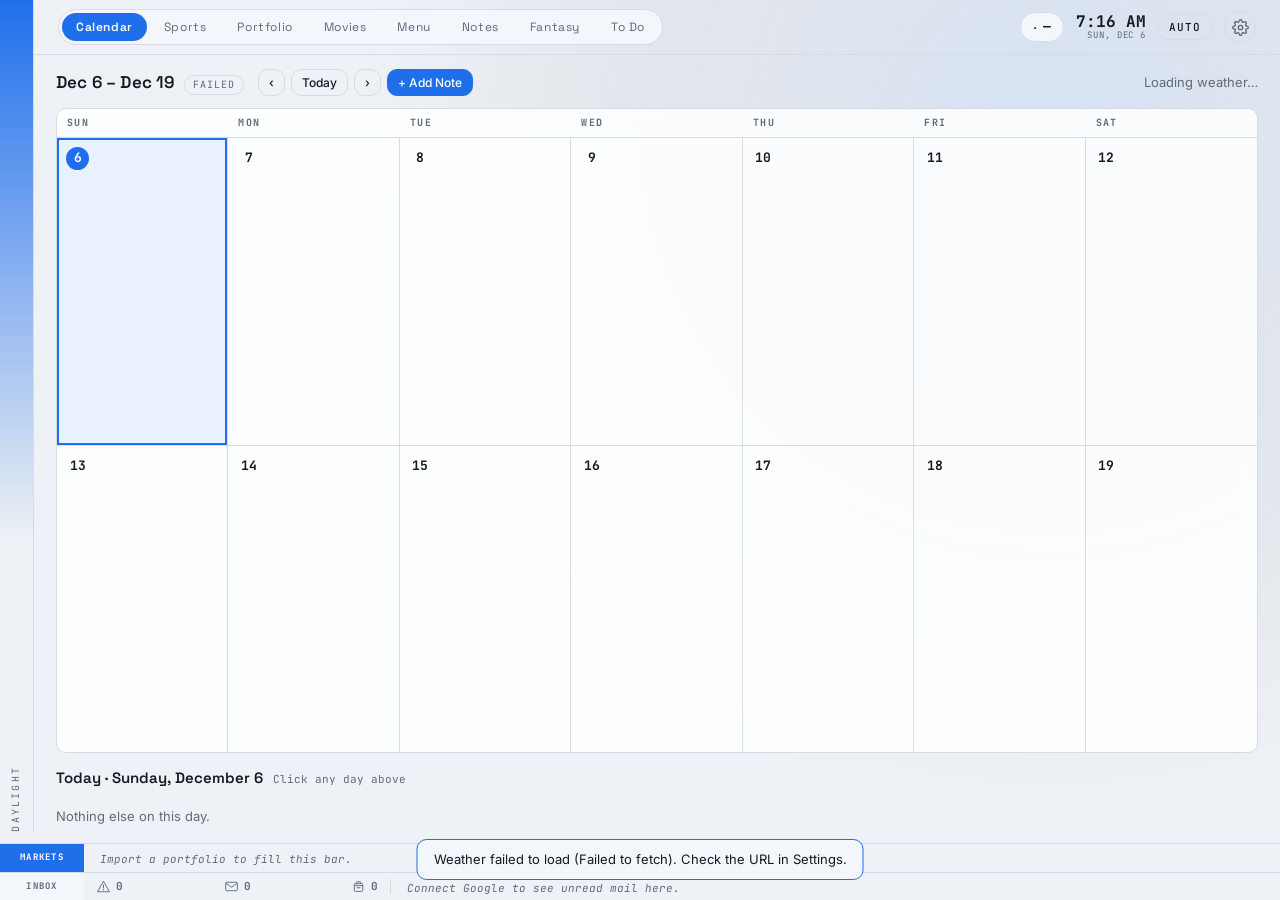
==== index.html @ 5dda3735 "Update index.html" ====
<!DOCTYPE html>
<html lang="en">
<head>
<meta charset="utf-8">
<meta name="viewport" content="width=device-width, initial-scale=1">
<title>Control Deck</title>
<link rel="preconnect" href="https://fonts.googleapis.com">
<link rel="preconnect" href="https://fonts.gstatic.com" crossorigin>
<link href="https://fonts.googleapis.com/css2?family=Space+Grotesk:wght@400;500;700&family=Inter:wght@400;500;600&family=JetBrains+Mono:wght@400;700&display=swap" rel="stylesheet">
<link rel="stylesheet" href="css/style.css?v=47">
</head>
<body>

<!-- signature: ambient weather canvas sits behind everything -->
<canvas id="sky"></canvas>

<!-- One ball per followed team playing today, in its own colour. -->
<div id="gameBalls" hidden aria-label="Teams playing today"></div>

<!-- signature: status rail, colour + pulse encode the active theme trigger -->
<aside id="rail" title="Active theme source">
  <span id="railLabel">BOOTING</span>
</aside>

<header id="deck-head">
  <nav id="tabs" role="tablist" aria-label="Views">
    <button class="tab-btn is-on" data-tab="calendar"  role="tab" aria-selected="true">Calendar</button>
    <button class="tab-btn"       data-tab="sports"    role="tab" aria-selected="false">Sports</button>
    <button class="tab-btn"       data-tab="portfolio" role="tab" aria-selected="false">Portfolio</button>
    <button class="tab-btn"       data-tab="movies"    role="tab" aria-selected="false">Movies</button>
    <button class="tab-btn"       data-tab="menu"      role="tab" aria-selected="false">Menu</button>
    <button class="tab-btn"       data-tab="notes"     role="tab" aria-selected="false">Notes</button>
    <button class="tab-btn"       data-tab="fantasy"   role="tab" aria-selected="false">Fantasy</button>
    <button class="tab-btn"       data-tab="todo"      role="tab" aria-selected="false">To Do</button>
  </nav>

  <!-- Live or imminent game for a followed team; empty and hidden otherwise. -->
  <div id="gameStrip" hidden></div>

  <div class="head-right">
    <button id="headSub" class="wx-pill" title="Open the forecast">
      <span id="wxIcon">·</span><span id="wxTemp">—</span>
    </button>
    <div class="clock">
      <span id="clockTime">--:--</span>
      <span id="clockDate">—</span>
    </div>
    <button id="kioskToggle" class="ghost-btn sm" title="Start rotation">AUTO</button>
    <button id="btnSettings" class="icon-btn" aria-label="Open settings" title="Settings">
      <svg viewBox="0 0 24 24" width="17" height="17" fill="none" stroke="currentColor"
           stroke-width="1.9" stroke-linecap="round" stroke-linejoin="round" aria-hidden="true">
        <circle cx="12" cy="12" r="3.1"></circle>
        <path d="M19.4 15a1.65 1.65 0 0 0 .33 1.82l.06.06a2 2 0 1 1-2.83 2.83l-.06-.06a1.65 1.65 0 0 0-1.82-.33 1.65 1.65 0 0 0-1 1.51V21a2 2 0 1 1-4 0v-.09A1.65 1.65 0 0 0 9 19.4a1.65 1.65 0 0 0-1.82.33l-.06.06a2 2 0 1 1-2.83-2.83l.06-.06a1.65 1.65 0 0 0 .33-1.82 1.65 1.65 0 0 0-1.51-1H3a2 2 0 1 1 0-4h.09A1.65 1.65 0 0 0 4.6 9a1.65 1.65 0 0 0-.33-1.82l-.06-.06a2 2 0 1 1 2.83-2.83l.06.06a1.65 1.65 0 0 0 1.82.33H9a1.65 1.65 0 0 0 1-1.51V3a2 2 0 1 1 4 0v.09a1.65 1.65 0 0 0 1 1.51 1.65 1.65 0 0 0 1.82-.33l.06-.06a2 2 0 1 1 2.83 2.83l-.06.06a1.65 1.65 0 0 0-.33 1.82V9a1.65 1.65 0 0 0 1.51 1H21a2 2 0 1 1 0 4h-.09a1.65 1.65 0 0 0-1.51 1z"></path>
      </svg>
    </button>
  </div>
</header>

<main id="deck">

  <!-- ===================== Calendar ===================== -->
  <section class="view is-on" id="view-calendar" role="tabpanel">
    <div class="view-head slim">
      <div class="view-title">
        <h2 id="calRange">—</h2>
        <span class="chip" id="wxUpdated" title="Weather last updated">—</span>
      </div>
      <div class="view-tools">
        <button id="calPrev"  class="ghost-btn sm" aria-label="Previous two weeks">‹</button>
        <button id="calToday" class="ghost-btn sm">Today</button>
        <button id="calNext"  class="ghost-btn sm" aria-label="Next two weeks">›</button>
        <button id="btnAddNote" class="ghost-btn sm primary">+ Add Note</button>
      </div>
      <!-- The weather headline for the day. The tile that used to sit under
           the grid is gone; detail lives in the popup and the kiosk AD. -->
      <section id="wxNow" class="wx-now-card"><p class="empty">Loading weather…</p></section>
    </div>

    <div class="cal-wrap">
      <div class="cal-dow" id="calDow"></div>
      <div class="cal-grid" id="calGrid"></div>
    </div>

    <!-- Focus strip and weather share the row under the grid: stacking them
         is what pushed the calendar past a 1080-tall screen. -->
    <div class="cal-lower">

    <!-- everything for the selected day lives below the grid -->
    <section id="dayFocus" class="focus">
      <div class="focus-head">
        <h3 id="focusTitle">Today</h3>
        <span class="focus-hint">Click any day above</span>
      </div>
      <div id="focusFantasy" hidden></div>
      <!-- Game preview and poster row sit side by side: stacked, the three
           blocks in this panel could not fit its height without scrolling. -->
      <div class="focus-split">
        <div id="focusGames"></div>
        <div id="focusMovies"></div>
      </div>
      <p id="focusEmpty" class="empty" hidden>Nothing else on this day.</p>
    </section>

    </div><!-- /.cal-lower -->
  </section>

  <!-- ===================== Sports ===================== -->
  <section class="view" id="view-sports" role="tabpanel" hidden>
    <div class="view-head slim">
      <nav id="teamTabs" class="subtabs" aria-label="Followed teams"></nav>
      <div class="view-tools">
        <button id="btnAddTeam2" class="ghost-btn sm">Add team</button>
      </div>
    </div>
    <div id="sportsBody"><p class="empty">Loading…</p></div>
  </section>

  <!-- ===================== Portfolio ===================== -->
  <section class="view" id="view-portfolio" role="tabpanel" hidden>
    <div class="view-head slim">
      <div class="view-title">
        <h2>How's it going</h2>
        <span class="chip" id="pfUpdated" title="Quotes last refreshed">—</span>
      </div>
      <div class="view-tools">
        <nav id="pfAccounts" class="subtabs sm"></nav>
        <button id="btnPfRefresh" class="ghost-btn sm">Refresh</button>
        <label class="ghost-btn sm file-btn">Import CSV<input id="csvInput" type="file" accept=".csv,.txt" hidden></label>
      </div>
    </div>
    <div id="pfBody" class="pf-body"><p class="empty">Import your positions CSV to get started.</p></div>
  </section>

  <!-- ===================== Movies ===================== -->
  <section class="view" id="view-movies" role="tabpanel" hidden>
    <div class="view-head slim">
      <div class="view-title">
        <h2>Movies</h2>
        <span class="chip" id="mvCount">—</span>
      </div>
      <div class="view-tools">
        <button id="btnLbRefresh" class="ghost-btn sm">Refresh Letterboxd</button>
        <label class="ghost-btn sm file-btn">Import watchlist CSV<input id="lbInput" type="file" accept=".csv,.txt" hidden></label>
      </div>
    </div>
    <div id="moviesBody" class="mv-body"><p class="empty">Loading…</p></div>
  </section>

  <!-- ===================== Menu ===================== -->
  <!-- Four screens behind one tab: the fortnight, the kitchen, the
       backlog, and the shopping. See js/menuview.js. -->
  <section class="view" id="view-menu" role="tabpanel" hidden>
    <div class="view-head slim">
      <div class="view-title">
        <h2>Menu</h2>
        <span class="chip" id="menuCount">loading&hellip;</span>
      </div>
      <div class="view-tools" id="menuModes"></div>
    </div>
    <div id="menuBody" class="mv-body"><p class="empty">Loading the recipe backlog&hellip;</p></div>
  </section>

  <!-- ===================== Notes ===================== -->
  <section class="view" id="view-notes" role="tabpanel" hidden>
    <div class="view-head slim">
      <div class="view-title">
        <h2>Every note</h2>
        <span class="chip" id="notesCount">0</span>
      </div>
      <div class="view-tools">
        <button id="notesFilter" class="ghost-btn sm" data-mode="all">Showing: all</button>
        <button id="btnAddNote2" class="ghost-btn sm">New note</button>
      </div>
    </div>
    <div id="notesArchive" class="archive"></div>
  </section>

  <!-- ===================== Fantasy ===================== -->
  <section class="view" id="view-fantasy" role="tabpanel" hidden>
    <div class="view-head slim">
      <div class="view-title">
        <h2>Fantasy</h2>
        <span class="chip" id="ffWeek">—</span>
      </div>
      <div class="view-tools" id="ffModes">
        <button class="ghost-btn sm" data-ffmode="draft">Draft</button>
        <button class="ghost-btn sm" data-ffmode="roster">Roster</button>
        <button class="ghost-btn sm" data-ffmode="waivers">Waivers</button>
        <button class="ghost-btn sm" data-ffmode="league">League</button>
        <button class="ghost-btn sm" id="ffRefresh" title="Re-pull ADP, injuries and rosters">&#8635;</button>
      </div>
    </div>
    <div id="ffBody" class="pf-body">
      <div id="ffDraft"   class="ff-mode" hidden></div>
      <div id="ffRoster"  class="ff-mode" hidden></div>
      <div id="ffWaivers" class="ff-mode" hidden></div>
      <div id="ffLeague"  class="ff-mode" hidden></div>
    </div>
  </section>

  <!-- ===================== To Do ===================== -->
  <section class="view" id="view-todo" role="tabpanel" hidden>
    <div class="view-head slim">
      <div class="view-title">
        <h2>Improvement ideas</h2>
        <span class="chip" id="todoCount">—</span>
      </div>
      <div class="view-tools">
        <input id="todoInput" type="text" class="td-input" placeholder="Something to improve…" autocomplete="off">
        <button id="todoAdd" class="ghost-btn sm primary">Add</button>
        <button id="todoFilter" class="ghost-btn sm" data-mode="open">Showing: open</button>
      </div>
    </div>
    <div id="todoBody" class="td-body"></div>
  </section>

</main>

<!-- ===================== Bottom tickers ===================== -->
<div id="tickers">
  <div class="ticker" id="tickerMarket" aria-label="Market ticker">
    <span class="ticker-tag">MARKETS</span>
    <!-- Fixed head: today's move, best and worst. The crawl takes the rest. -->
    <div class="ticker-head" id="headMarket" hidden></div>
    <div class="ticker-view"><div class="ticker-track" id="trackMarket"></div></div>
  </div>
  <div class="ticker" id="tickerMail" aria-label="Inbox ticker">
    <span class="ticker-tag alt">INBOX</span>
    <!-- Three lamps: important, normal, spam — lit only when unread. -->
    <div class="ticker-head" id="headMail"></div>
    <div class="ticker-view"><div class="ticker-track" id="trackMail"></div></div>
  </div>
</div>

<!-- ===== Kiosk rotation ===== -->
<div id="adOverlay" class="ad" aria-hidden="true"></div>


<!-- ===== Settings drawer ===== -->
<div id="scrim" hidden></div>
<div id="drawer" hidden aria-label="Settings">
  <div class="drawer-head">
    <h2>Settings</h2>
    <button id="btnCloseDrawer" class="ghost-btn sm">Close</button>
  </div>
  <div class="drawer-body">

    <p class="note-line">Keys are saved in this browser only. Nothing is committed to your repository and nothing is sent anywhere except the service it belongs to.</p>

    <fieldset>
      <legend>API keys</legend>
      <label>Finnhub <span class="hint">daily quotes</span><input id="k_finnhub" type="password" autocomplete="off"></label>
      <label>Twelve Data <span class="hint">price history</span><input id="k_twelve" type="password" autocomplete="off"></label>
      <label>TMDB <span class="hint">movies</span><input id="k_tmdb" type="password" autocomplete="off"></label>
      <label>OMDb <span class="hint">Rotten Tomatoes scores</span><input id="k_omdb" type="password" autocomplete="off"></label>
      <label>Google OAuth Client ID<input id="k_gclient" type="text" autocomplete="off"></label>
      <p class="note-line">A free Twelve Data key powers the weekly, monthly, 6-month and 1-year returns — Finnhub's free tier only gives today's move. Grab one at <a href="https://twelvedata.com/pricing" target="_blank" rel="noopener">twelvedata.com</a>. Sports data needs no key.</p>
      <button id="btnGoogle" class="ghost-btn sm">Connect Google</button>
    </fieldset>

    <fieldset>
      <legend>Weather</legend>
      <label>Open-Meteo request URL<input id="k_wxUrl" type="text" autocomplete="off" placeholder="https://api.open-meteo.com/v1/forecast?..."></label>
      <p class="note-line">Open-Meteo needs no API key — the free endpoint is unauthenticated. Change the location by editing <code>latitude</code> and <code>longitude</code>, or build a new URL at <a href="https://open-meteo.com/en/docs" target="_blank" rel="noopener">open-meteo.com/en/docs</a>. Refreshes at 6am, noon, 3pm, 6pm and 10pm.</p>
    </fieldset>

    <fieldset>
      <legend>Movies</legend>
      <label>Letterboxd username<input id="k_lbUser" type="text" autocomplete="off" placeholder="ijustwannabox"></label>
      <label>Scrape proxy URL<input id="k_lbProxy" type="text" autocomplete="off" placeholder="https://your-worker.workers.dev"></label>
      <p class="note-line">Rotten Tomatoes has no public API. The movie AD reads its score from <a href="https://www.omdbapi.com/apikey.aspx" target="_blank" rel="noopener">OMDb</a> instead — a free key, 1,000 lookups a day, cached per film forever. Without it the AD shows one fewer rating rather than an error. Letterboxd's own average comes through the scrape proxy below.</p>
      <p class="note-line">Letterboxd publishes no watchlist API and GitHub Pages cannot read letterboxd.com directly — the browser blocks it. Point this at the same Cloudflare Worker as Fantasy (redeploy it after this update; it now forwards <code>/letterboxd/*</code>) and the watchlist and recent-diary feed are both read server-side. With no proxy set, use <b>Import watchlist CSV</b> on the Movies tab instead: Letterboxd → Settings → Data → Export.</p>
    </fieldset>

    <fieldset>
      <legend>Menu</legend>
      <label>How many people eat here<input id="k_mvPeople" type="number" min="1" max="12" placeholder="2"></label>
      <label>Default servings per meal<input id="k_mvServings" type="number" min="1" max="24" placeholder="2"></label>
      <label>Scrape proxy URL<input id="k_mvProxy" type="text" autocomplete="off" placeholder="https://your-worker.workers.dev"></label>
      <p class="note-line">The backlog in <code>data/recipes.json</code> is baked by <code>node tools/build-recipes.js</code> and needs nothing at run time. The proxy is only for <b>+ Add by link</b>: a browser on GitHub Pages cannot read another site&rsquo;s page directly. Point it at the same Cloudflare Worker as Fantasy and Letterboxd &mdash; redeploy it after this update, it now forwards <code>/recipe?url=&hellip;</code>. Leave it blank and only sites that publish CORS headers will import.</p>
    </fieldset>

    <fieldset>
      <legend>Followed teams</legend>
      <div id="teamsBody" class="settings-list"><p class="empty">No teams followed yet.</p></div>
      <button id="btnAddTeam" class="ghost-btn sm">Add team</button>
    </fieldset>

    <fieldset>
      <legend>Fantasy football</legend>
      <label>League ID<input id="k_ffLeague" inputmode="numeric"></label>
      <label>Season<input id="k_ffSeason" inputmode="numeric" placeholder="2026"></label>
      <label>Your team ID<input id="k_ffTeam" inputmode="numeric"></label>
      <label>Proxy URL<input id="k_ffProxy" type="text" placeholder="https://your-worker.workers.dev"></label>
      <p class="note-line">Only private leagues need the proxy — see README, step 6.</p>
    </fieldset>

    <fieldset>
      <legend>Theme</legend>
      <label>Mode
        <select id="k_themeMode">
          <option value="auto">Automatic</option>
          <option value="manual">Pick one</option>
        </select>
      </label>
      <label>Theme<select id="k_themePick"></select></label>
      <label>Game day test<select id="k_gameday"></select></label>
      <p class="note-line">Paints the deck in a followed team's colours as though they were playing today, whatever the schedule says. Set it back to <b>Off</b> to go back to the real one.</p>
    </fieldset>

    <fieldset>
      <legend>Weather effects</legend>
      <label class="fx-row"><input id="fx_on" type="checkbox"> Weather effects on screen</label>
      <p class="note-line">Snow settles on the panels, rain leaves a puddle across the bottom, sun throws a lens flare, wind leans everything on screen and a storm flashes. Each one follows the actual forecast. Tick any below and <b>only those</b> run, so a storm can be tested without the afternoon sun still blazing through it — untick them all to go back to the real weather.</p>
      <div class="fx-grid">
        <label class="fx-row"><input id="fx_snow" type="checkbox"> Snow</label>
        <label class="fx-row"><input id="fx_rain" type="checkbox"> Rain</label>
        <label class="fx-row"><input id="fx_sun" type="checkbox"> Sun</label>
        <label class="fx-row"><input id="fx_wind" type="checkbox"> Wind</label>
        <label class="fx-row"><input id="fx_lightning" type="checkbox"> Lightning</label>
      </div>
    </fieldset>

    <fieldset>
      <legend>Kiosk rotation</legend>
      <p class="note-line">What AUTO cycles through. Switching one off drops both its tab and its full-screen AD; Weather is an AD only, To Do is a tab only.</p>
      <div class="fx-grid" id="kioskShow"></div>
    </fieldset>

    <fieldset>
      <legend>Kiosk previews</legend>
      <div class="preview-grid" id="previewTeams"></div>
      <div class="preview-grid">
        <button class="ghost-btn sm" data-preview="calendar">Calendar</button>
        <button class="ghost-btn sm" data-preview="weather">Weather</button>
        <button class="ghost-btn sm" data-preview="sports">Sports</button>
        <button class="ghost-btn sm" data-preview="portfolio">Portfolio</button>
        <button class="ghost-btn sm" data-preview="movies">Movies</button>
        <button class="ghost-btn sm" data-preview="notes">Notes</button>
        <button class="ghost-btn sm" data-preview="fantasy">Fantasy</button>
      </div>
      <label>Movie AD film<select id="k_previewFilm"></select></label>
      <p class="note-line">Pick a film and the Movies preview is about that one — the way to see a gold
        screen or a poop sticker without waiting for the right film to come round. Leave it on
        <b>Random</b> and the AD chooses for itself.</p>
      <p class="note-line">Opens one full-screen AD and holds it there — no rotation, no timer — so it can be styled without waiting for its slot. Close with the ✕ or Escape. Works whether AUTO is on or off; from the console it is <code>Kiosk.previewAd('sports')</code>.</p>
    </fieldset>

    <fieldset>
      <legend>Data</legend>
      <button id="btnExport" class="ghost-btn sm">Export all data</button>
      <button id="btnWipe" class="ghost-btn sm danger">Erase all data</button>
    </fieldset>

  </div>
</div>

<!-- day detail -->
<div id="dayModal" class="modal" hidden>
  <div class="modal-card wide">
    <button class="modal-x" data-close="dayModal" aria-label="Close">×</button>
    <div id="dayModalBody"></div>
    <div class="modal-actions"><button id="dayClose" class="ghost-btn sm">Close</button></div>
  </div>
</div>

<!-- standings -->
<div id="standModal" class="modal" hidden>
  <div class="modal-card xwide">
    <button class="modal-x" data-close="standModal" aria-label="Close">×</button>
    <div id="standModalBody"></div>
    <div class="modal-actions"><button id="standClose" class="ghost-btn sm">Close</button></div>
  </div>
</div>

<!-- player game log -->
<div id="playerModal" class="modal" hidden>
  <div class="modal-card xwide">
    <button class="modal-x" data-close="playerModal" aria-label="Close">×</button>
    <div id="playerModalBody"></div>
    <div class="modal-actions"><button id="playerClose" class="ghost-btn sm">Close</button></div>
  </div>
</div>

<!-- fantasy player card: scoring history, position room, injury news -->
<!-- the whole draft: every pick, every seat, all of it editable -->
<div id="ffBoardModal" class="modal" hidden>
  <div class="modal-card xwide ffb-card">
    <button class="modal-x" data-close="ffBoardModal" aria-label="Close">&times;</button>
    <div id="ffBoardBody"></div>
    <div class="modal-actions"><button class="ghost-btn sm" data-close="ffBoardModal">Close</button></div>
  </div>
</div>

<div id="ffPlayerModal" class="modal" hidden>
  <div class="modal-card xwide">
    <button class="modal-x" data-close="ffPlayerModal" aria-label="Close">×</button>
    <div id="ffPlayerBody"></div>
    <div class="modal-actions"><button class="ghost-btn sm" data-close="ffPlayerModal">Close</button></div>
  </div>
</div>

<!-- single game stats -->
<div id="gameModal" class="modal" hidden>
  <div class="modal-card xwide">
    <button class="modal-x" data-close="gameModal" aria-label="Close">×</button>
    <div id="gameModalBody"></div>
    <div class="modal-actions"><button id="gameClose" class="ghost-btn sm">Close</button></div>
  </div>
</div>

<!-- weather detail -->
<div id="wxModal" class="modal" hidden>
  <div class="modal-card xwide">
    <button class="modal-x" data-close="wxModal" aria-label="Close">×</button>
    <div id="wxModalBody"></div>
    <div class="modal-actions"><button id="wxClose" class="ghost-btn sm">Close</button></div>
  </div>
</div>

<!-- movie detail -->
<div id="movieModal" class="modal" hidden>
  <div class="modal-card wide">
    <button class="modal-x" data-close="movieModal" aria-label="Close">×</button>
    <div id="movieModalBody"></div>
    <div class="modal-actions"><button id="mvClose" class="ghost-btn sm">Close</button></div>
  </div>
</div>

<!-- one recipe, its ingredients against the kitchen, and its method -->
<div id="recipeModal" class="modal" hidden>
  <div class="modal-card xwide">
    <button class="modal-x" data-close="recipeModal" aria-label="Close">&times;</button>
    <div id="recipeModalBody"></div>
    <div class="modal-actions"><button class="ghost-btn sm" data-close="recipeModal">Close</button></div>
  </div>
</div>

<!-- team picker -->
<div id="teamModal" class="modal" hidden>
  <div class="modal-card">
    <h2>Follow a team</h2>
    <label>League<select id="tmLeague">
      <option value="nfl">NFL</option><option value="nba">NBA</option>
      <option value="mlb">MLB</option><option value="nhl">NHL</option>
      <option value="college-football">NCAA Football</option>
      <option value="mens-college-basketball">NCAA Basketball</option>
    </select></label>
    <label>Team<select id="tmTeam"><option>Choose a league first</option></select></label>
    <div class="modal-actions">
      <button id="tmCancel" class="ghost-btn sm">Cancel</button>
      <button id="tmSave" class="ghost-btn sm primary">Follow</button>
    </div>
  </div>
</div>

<script src="js/store.js?v=47"></script>
<script src="js/themes.js?v=47"></script>
<script src="js/sky.js?v=47"></script>
<script src="js/weather.js?v=47"></script>
<script src="js/google.js?v=47"></script>
<script src="js/stocks.js?v=47"></script>
<script src="js/ffdata.js?v=47"></script>
<script src="js/ffplayer.js?v=47"></script>
<script src="js/ffdraft.js?v=47"></script>
<script src="js/ffboard.js?v=47"></script>
<script src="js/ffseason.js?v=47"></script>
<script src="js/ffseasonview.js?v=47"></script>
<script src="js/fantasy.js?v=47"></script>
<script src="js/sports.js?v=47"></script>
<script src="js/teams.js?v=47"></script>
<script src="js/movies.js?v=47"></script>
<script src="js/letterboxd.js?v=47"></script>
<script src="js/moviesview.js?v=47"></script>
<script src="js/food.js?v=47"></script>
<script src="js/recipes.js?v=47"></script>
<script src="js/pantry.js?v=47"></script>
<script src="js/menu.js?v=47"></script>
<script src="js/menuview.js?v=47"></script>
<script src="js/notes.js?v=47"></script>
<script src="js/todo.js?v=47"></script>
<script src="js/gamestrip.js?v=47"></script>
<script src="js/gamecard.js?v=47"></script>
<script src="js/sportsview.js?v=47"></script>
<script src="js/calendarview.js?v=47"></script>
<script src="js/ticker.js?v=47"></script>
<script src="js/app.js?v=47"></script>
<script src="js/kiosk.js?v=47"></script>
</body>
</html>
---- css/style.css ----
/* ============================================================
   Control Deck — every colour is a token so themes.js can swap
   the entire look by writing CSS custom properties on :root.
   ============================================================ */

:root{
  --ink:#0E1116;
  --panel:#161B23;
  --panel-2:#1C222C;
  --edge:#262F3C;
  --text:#E4E9F0;
  --muted:#7D8A9C;
  --accent:#F2B705;
  /* Top marks. Distinct from --accent, which a theme may repaint. */
  --gold:#F5C542;
  --accent-ink:#0E1116;
  --good:#4CC9A7;
  --bad:#E5484D;
  --rail:#F2B705;

  --display:'Space Grotesk',system-ui,sans-serif;
  --body:'Inter',system-ui,sans-serif;
  --mono:'JetBrains Mono',ui-monospace,monospace;

  --ticker-h:58px;
  --rail-w:34px;
  --r:10px;
  --gap:14px;
  --ease:cubic-bezier(.2,.7,.3,1);
}

*{box-sizing:border-box;}
html,body{margin:0;padding:0;}
body{
  background:var(--ink);
  color:var(--text);
  font-family:var(--body);
  font-size:15px;
  line-height:1.45;
  padding-left:var(--rail-w);
  min-height:100vh;
  transition:background .6s var(--ease),color .6s var(--ease);
}

#sky{position:fixed;inset:0;width:100%;height:100%;z-index:0;pointer-events:none;opacity:.55;}

/* ---- status rail: the signature element ---- */
/* Stops above the ticker bars: with bottom:0 the label sat behind
   them and could not be read. */
#rail{
  position:fixed;left:0;top:0;bottom:var(--ticker-h);width:var(--rail-w);
  background:linear-gradient(180deg,var(--rail),transparent 65%);
  border-right:1px solid var(--edge);
  z-index:40;display:flex;align-items:flex-end;justify-content:center;
  transition:background .6s var(--ease);
}
#rail::before{
  content:"";position:absolute;top:0;left:0;right:0;height:3px;
  background:var(--rail);
  animation:railPulse 3.4s ease-in-out infinite;
}
@keyframes railPulse{0%,100%{opacity:1}50%{opacity:.25}}
#railLabel{
  writing-mode:vertical-rl;transform:rotate(180deg);
  font-family:var(--mono);font-size:10px;letter-spacing:.22em;
  text-transform:uppercase;color:var(--muted);
  padding:0 0 18px;white-space:nowrap;
}

/* ---- header ----
   Deliberately short: the tab bar is the primary control, so the header
   is a single slim row rather than a masthead. */
#deck-head{
  position:relative;z-index:5;
  display:flex;justify-content:space-between;align-items:center;
  gap:16px;flex-wrap:wrap;
  padding:9px 24px;
  border-bottom:1px solid var(--edge);
}
.head-right{display:flex;align-items:center;gap:12px;}
.clock{text-align:right;font-family:var(--mono);line-height:1.1;}
#clockTime{display:block;font-size:16px;font-weight:700;}
#clockDate{display:block;font-size:9px;color:var(--muted);letter-spacing:.11em;text-transform:uppercase;}

.wx-pill{
  display:inline-flex;align-items:center;gap:6px;
  background:var(--panel-2);border:1px solid var(--edge);border-radius:99px;
  padding:5px 12px;cursor:pointer;color:var(--text);font:inherit;
  transition:border-color .2s var(--ease);
}
.wx-pill:hover{border-color:var(--accent);}
#wxIcon{font-size:15px;line-height:1;}
#wxTemp{font-family:var(--mono);font-size:13px;font-weight:700;}

.icon-btn{
  display:grid;place-items:center;width:32px;height:32px;
  background:transparent;border:1px solid var(--edge);border-radius:99px;
  color:var(--muted);cursor:pointer;transition:all .2s var(--ease);
}
.icon-btn:hover{color:var(--accent);border-color:var(--accent);transform:rotate(45deg);}

/* ---- buttons ---- */
.ghost-btn{
  font-family:var(--body);font-size:13px;font-weight:500;
  background:transparent;color:var(--text);
  border:1px solid var(--edge);border-radius:var(--r);
  padding:8px 14px;cursor:pointer;
  transition:border-color .2s,background .2s,color .2s;
}
.ghost-btn:hover{border-color:var(--accent);color:var(--accent);}
.ghost-btn.sm{padding:5px 10px;font-size:12px;}
.ghost-btn.primary{background:var(--accent);color:var(--accent-ink);border-color:var(--accent);}
.ghost-btn.danger:hover{border-color:var(--bad);color:var(--bad);}
.file-btn{display:inline-block;}
button:focus-visible,input:focus-visible,select:focus-visible,a:focus-visible{
  outline:2px solid var(--accent);outline-offset:2px;
}

/* ---- deck: tabs + views ---- */
#tabs{
  display:flex;gap:3px;
  background:var(--panel-2);border:1px solid var(--edge);
  border-radius:99px;padding:3px;
}
.tab-btn{
  font-family:var(--display);font-size:12px;letter-spacing:.05em;
  color:var(--muted);background:transparent;border:0;border-radius:99px;
  padding:6px 14px;cursor:pointer;transition:color .2s var(--ease),background .2s var(--ease);
}
.tab-btn:hover{color:var(--text);}
.tab-btn.is-on{background:var(--accent);color:var(--accent-ink);font-weight:600;}

.subtabs{display:flex;gap:4px;flex-wrap:wrap;align-items:center;}
.subtab{
  display:inline-flex;align-items:center;gap:6px;
  font-family:var(--display);font-size:12px;color:var(--muted);
  background:var(--panel-2);border:1px solid var(--edge);border-radius:99px;
  padding:5px 12px;cursor:pointer;transition:all .18s var(--ease);
}
.subtab:hover{color:var(--text);border-color:var(--muted);}
.subtab.is-on{background:var(--accent);color:var(--accent-ink);border-color:var(--accent);font-weight:600;}
.subtab.sm{font-size:11px;padding:4px 10px;}
.subtab-logo{width:16px;height:16px;object-fit:contain;}

#deck{
  position:relative;z-index:5;
  padding:12px 24px calc(var(--ticker-h) + 16px);
}
.view{animation:fade .25s var(--ease);}
.view[hidden]{display:none !important;}
@keyframes fade{from{opacity:0;transform:translateY(4px)}to{opacity:1;transform:none}}

.view-head{
  display:flex;justify-content:space-between;align-items:center;
  gap:12px;flex-wrap:wrap;margin-bottom:10px;
}
.view-head.slim{margin-bottom:8px;}
.view-title{display:flex;align-items:baseline;gap:10px;}
.view-title h2{
  margin:0;font-family:var(--display);font-size:17px;font-weight:600;letter-spacing:.01em;
}
.view-tools{display:flex;gap:6px;align-items:center;flex-wrap:wrap;}

/* ---- calendar ---- */
.cal-wrap{
  background:color-mix(in srgb,var(--panel) 88%,transparent);
  border:1px solid var(--edge);border-radius:var(--r);
  backdrop-filter:blur(6px);overflow:hidden;
}
.cal-dow{
  display:grid;grid-template-columns:repeat(7,1fr);
  border-bottom:1px solid var(--edge);
}
.cal-dow span{
  padding:7px 10px;font-family:var(--mono);font-size:10px;
  letter-spacing:.14em;color:var(--muted);text-transform:uppercase;
}
.cal-dow i{display:none;font-style:normal;}
.cal-grid{display:grid;grid-template-columns:repeat(7,1fr);}
.cal-day{
  min-height:min(20vh,180px);padding:9px;
  border-right:1px solid var(--edge);border-bottom:1px solid var(--edge);
  display:flex;flex-direction:column;gap:5px;
  cursor:pointer;transition:background .18s var(--ease),box-shadow .18s var(--ease);
}
.cal-day:nth-child(7n){border-right:0;}
.cal-day:nth-child(n+8){border-bottom:0;}
.cal-day:hover{background:color-mix(in srgb,var(--accent) 6%,transparent);}
.cal-day.is-past{opacity:.45;}
.cal-day.is-today{background:color-mix(in srgb,var(--accent) 9%,transparent);}
.cal-day.is-today .cal-num{color:var(--accent-ink);background:var(--accent);}
.cal-day.is-focus{box-shadow:inset 0 0 0 2px var(--accent);opacity:1;}
.cal-day.drop-on{
  background:color-mix(in srgb,var(--accent) 20%,transparent);
  box-shadow:inset 0 0 0 2px var(--accent);
}
.cal-day-head{display:flex;justify-content:space-between;align-items:center;gap:6px;}
.cal-num{
  font-family:var(--mono);font-size:13px;font-weight:700;
  min-width:23px;height:23px;display:grid;place-items:center;border-radius:99px;
}
.cal-marks{display:flex;align-items:center;gap:6px;}
.mark{font-size:12px;line-height:1;}
.cal-wx{font-size:14px;display:flex;align-items:center;gap:4px;}
.cal-wx i{font-style:normal;font-family:var(--mono);font-size:10px;color:var(--text);}
.cal-wx i b{color:var(--muted);font-weight:400;margin-left:3px;}

.cal-pills{display:flex;flex-direction:column;gap:3px;}
.pill{
  font-size:10.5px;line-height:1.3;padding:3px 6px;border-radius:5px;
  overflow:hidden;text-overflow:ellipsis;white-space:nowrap;
  border-left:2.5px solid var(--muted);
  background:color-mix(in srgb,var(--panel-2) 90%,transparent);
}
.pill-google{border-left-color:#7AA2F7;}
.pill-game{border-left-color:var(--good);}
.pill-earn{border-left-color:var(--accent);}
.pill-more{border-left-color:transparent;color:var(--muted);font-family:var(--mono);}
.cal-notes{display:flex;flex-wrap:wrap;gap:3px;margin-top:auto;}

.dot{display:inline-block;width:7px;height:7px;border-radius:99px;margin-right:6px;background:var(--muted);}
.dot-google{background:#7AA2F7;}
.dot-game{background:var(--good);}
.dot-earn{background:var(--accent);}
.day-wx{font-size:13px;color:var(--muted);margin:0 0 12px;}
.day-sub{font-family:var(--display);font-size:12px;letter-spacing:.14em;
  text-transform:uppercase;color:var(--muted);margin:14px 0 8px;}
.day-notes{display:flex;flex-wrap:wrap;gap:6px;}

/* ---- focus strip ---- */
.focus{margin-top:var(--gap);}
.focus-head{display:flex;align-items:baseline;gap:10px;margin-bottom:10px;}
.focus-head h3{margin:0;font-family:var(--display);font-size:15px;font-weight:600;}
.focus-hint{font-size:11px;color:var(--muted);font-family:var(--mono);}

/* ---- game card ---- */
.gc-wrap{display:flex;align-items:stretch;gap:10px;}
.gc-stage{flex:1;min-width:0;}
.gc{
  background:color-mix(in srgb,var(--panel) 88%,transparent);
  border:1px solid var(--edge);border-radius:var(--r);padding:14px 16px;
}
.gc.is-live{border-color:var(--bad);}
/* The card body opens the game modal, same affordance as a .row-btn row. */
.gc-open{cursor:pointer;transition:background .12s ease,border-color .12s ease;}
.gc-open:hover,
.gc-open:focus-visible{
  background:color-mix(in srgb,var(--accent) 8%,transparent);
  border-color:color-mix(in srgb,var(--accent) 45%,var(--edge));
}
.gc-open:focus-visible{outline:none;}
.gc-open .gc-player,.gc-open .gc-stand{cursor:pointer;}
.gc-top{display:flex;align-items:center;gap:10px;margin-bottom:12px;}
.gc-league{
  font-family:var(--mono);font-size:9.5px;letter-spacing:.14em;
  text-transform:uppercase;color:var(--muted);
}
.gc-livedot{
  font-family:var(--mono);font-size:9px;font-weight:700;letter-spacing:.12em;
  background:var(--bad);color:#fff;padding:2px 7px;border-radius:99px;
  animation:railPulse 1.8s ease-in-out infinite;
}
.gc-when{margin-left:auto;font-size:12px;color:var(--muted);font-family:var(--mono);}
.gc-matchup{display:grid;grid-template-columns:1fr auto 1fr;align-items:center;gap:14px;}
.gc-side{display:flex;flex-direction:column;align-items:center;gap:3px;text-align:center;}
.gc-logo{width:52px;height:52px;object-fit:contain;}
.gc-name{font-family:var(--display);font-size:15px;font-weight:600;}
.gc-rec{font-family:var(--mono);font-size:11px;color:var(--muted);}
.gc-score{display:flex;align-items:center;gap:8px;font-family:var(--mono);font-size:30px;font-weight:700;}
.gc-score i{font-style:normal;color:var(--muted);font-size:20px;}
.gc-score b.win{color:var(--good);}
.gc-at{font-family:var(--mono);font-size:16px;color:var(--muted);}
.gc-meta{
  display:flex;flex-wrap:wrap;gap:12px;align-items:center;
  margin-top:12px;padding-top:10px;border-top:1px solid var(--edge);
  font-size:11.5px;color:var(--muted);
}
.gc-tv{color:var(--text);}
.gc-stand{
  margin-left:auto;font-family:var(--body);font-size:11px;
  background:transparent;color:var(--accent);border:1px solid var(--edge);
  border-radius:99px;padding:3px 10px;cursor:pointer;
}
.gc-stand:hover{border-color:var(--accent);}
.gc-leaders{margin-top:11px;}
.gc-lab{
  font-family:var(--mono);font-size:9px;letter-spacing:.12em;
  text-transform:uppercase;color:var(--muted);
}
.gc-lgrid{display:grid;grid-template-columns:repeat(auto-fit,minmax(150px,1fr));gap:6px;margin-top:6px;}
.gc-player{
  display:flex;flex-direction:column;gap:1px;text-align:left;
  background:var(--panel-2);border:1px solid var(--edge);border-radius:8px;
  padding:6px 9px;cursor:pointer;color:var(--text);font:inherit;
}
.gc-player:hover{border-color:var(--accent);}
.gc-pcat{font-family:var(--mono);font-size:8.5px;letter-spacing:.08em;text-transform:uppercase;color:var(--muted);}
.gc-pname{font-size:12px;font-weight:600;}
.gc-pname i{font-style:normal;color:var(--muted);font-weight:400;font-size:10px;}
.gc-pval{font-family:var(--mono);font-size:11px;color:var(--accent);}

.gc-dots{display:flex;flex-direction:column;justify-content:center;gap:8px;padding:0 2px;}
.gc-dot{
  width:10px;height:10px;border-radius:99px;cursor:pointer;
  background:transparent;border:1.5px solid var(--muted);padding:0;
  transition:all .18s var(--ease);
}
.gc-dot:hover{border-color:var(--accent);}
.gc-dot.is-on{background:var(--accent);border-color:var(--accent);transform:scale(1.25);}

/* ---- movie carousel ---- */
.car{margin-top:var(--gap);}
.car-head{display:flex;justify-content:space-between;align-items:center;}
.car-head .pf-h3{margin:0;}
.car-nav{display:flex;gap:4px;}
.car-rail{
  display:flex;gap:10px;overflow-x:auto;padding:10px 2px 4px;
  scroll-snap-type:x mandatory;scrollbar-width:thin;
}
.car-item{
  flex:0 0 140px;scroll-snap-align:start;
  display:flex;flex-direction:column;gap:3px;text-align:left;
  background:transparent;border:0;padding:0;cursor:pointer;color:var(--text);font:inherit;
}
.car-art{
  width:140px;aspect-ratio:2/3;object-fit:cover;border-radius:9px;
  border:1px solid var(--edge);transition:transform .18s var(--ease),border-color .18s var(--ease);
}
.car-item:hover .car-art{transform:translateY(-3px);border-color:var(--accent);}
.car-noart{display:grid;place-items:center;font-size:34px;background:var(--panel-2);}
.car-title{font-size:12px;font-weight:600;line-height:1.25;margin-top:4px;}
.car-sub{font-size:10.5px;color:var(--muted);overflow:hidden;text-overflow:ellipsis;white-space:nowrap;}

/* ---- fantasy board ---- */
.ff-board{
  background:color-mix(in srgb,var(--panel) 88%,transparent);
  border:1px solid var(--edge);border-radius:var(--r);padding:13px 16px;margin-bottom:var(--gap);
}
.ff-head{
  font-family:var(--mono);font-size:9.5px;letter-spacing:.14em;
  text-transform:uppercase;color:var(--muted);margin-bottom:10px;
}
.ff-vs{display:grid;grid-template-columns:1fr auto 1fr;gap:14px;align-items:start;}
.ff-dash{align-self:center;font-family:var(--mono);color:var(--muted);}
.ff-side{display:flex;flex-direction:column;gap:3px;}
.ff-side.is-mine .ff-score{color:var(--accent);}
.ff-team{font-family:var(--display);font-size:13px;font-weight:600;}
.ff-score{font-family:var(--mono);font-size:26px;font-weight:700;line-height:1.1;}
.ff-top{display:flex;flex-direction:column;gap:2px;margin-top:5px;}
.ff-p{display:flex;gap:7px;align-items:baseline;font-size:11.5px;}
.ff-p b{font-weight:500;}
.ff-p i{font-style:normal;color:var(--muted);font-family:var(--mono);font-size:9.5px;}
.ff-p em{margin-left:auto;font-style:normal;font-family:var(--mono);color:var(--accent);}

/* ---- sports tab ---- */
.tm-hero{
  display:flex;align-items:center;gap:16px;flex-wrap:wrap;
  background:color-mix(in srgb,var(--panel) 88%,transparent);
  border:1px solid var(--edge);border-left:4px solid var(--tm,var(--accent));
  border-radius:var(--r);padding:14px 18px;
}
.tm-logo{width:60px;height:60px;object-fit:contain;}
.tm-id h2{margin:0;font-family:var(--display);font-size:19px;}
.tm-id p{margin:2px 0 0;font-size:12px;color:var(--muted);}
.tm-stats{display:flex;gap:22px;margin-left:auto;}
.tm-stat{display:flex;flex-direction:column;}
.tm-stat b{font-family:var(--mono);font-size:18px;font-weight:700;}
.tm-stat i{font-style:normal;font-family:var(--mono);font-size:9px;letter-spacing:.12em;
  text-transform:uppercase;color:var(--muted);}
.tm-games{display:flex;flex-direction:column;gap:10px;}
.tm-recent{
  background:color-mix(in srgb,var(--panel) 88%,transparent);
  border:1px solid var(--edge);border-radius:var(--r);padding:4px 14px;
}
.tm-news{display:grid;gap:10px;grid-template-columns:repeat(auto-fit,minmax(280px,1fr));}
.nw{
  display:flex;gap:11px;text-decoration:none;color:inherit;
  background:color-mix(in srgb,var(--panel) 88%,transparent);
  border:1px solid var(--edge);border-radius:var(--r);padding:10px;
  transition:border-color .18s var(--ease);
}
.nw:hover{border-color:var(--accent);}
.nw-img{width:76px;height:76px;object-fit:cover;border-radius:8px;flex-shrink:0;}
.nw-body{display:flex;flex-direction:column;gap:3px;min-width:0;}
.nw-head{font-size:13px;font-weight:600;line-height:1.3;}
.nw-desc{font-size:11.5px;color:var(--muted);line-height:1.4;
  display:-webkit-box;-webkit-line-clamp:2;-webkit-box-orient:vertical;overflow:hidden;}
.nw-date{font-family:var(--mono);font-size:9.5px;color:var(--muted);}

/* ---- tables in modals ---- */
.tbl-wrap{overflow-x:auto;margin-bottom:8px;}
.std-table{width:100%;border-collapse:collapse;font-size:12.5px;}
.std-table th{
  text-align:left;padding:7px 10px;font-family:var(--mono);font-size:9.5px;
  letter-spacing:.1em;text-transform:uppercase;color:var(--muted);
  border-bottom:1px solid var(--edge);white-space:nowrap;position:sticky;top:0;
  background:var(--panel);
}
.std-table td{padding:6px 10px;border-bottom:1px solid var(--edge);white-space:nowrap;}
.std-logo{width:17px;height:17px;object-fit:contain;vertical-align:middle;margin-right:7px;}
.pl-head{display:flex;align-items:center;gap:14px;margin-bottom:14px;}
.pl-shot{width:62px;height:62px;border-radius:99px;object-fit:cover;background:var(--panel-2);}
.pl-head h2{margin:0;font-family:var(--display);font-size:19px;}

/* ---- portfolio ---- */
.pf-body{padding-bottom:10px;}
.pf-grid{display:grid;gap:var(--gap);grid-template-columns:repeat(auto-fit,minmax(214px,1fr));}
.pf-card{
  background:color-mix(in srgb,var(--panel) 88%,transparent);
  border:1px solid var(--edge);border-radius:var(--r);padding:13px;
  display:flex;flex-direction:column;gap:3px;text-align:left;
  cursor:pointer;color:var(--text);font:inherit;
  transition:border-color .18s var(--ease),background .18s var(--ease);
}
.pf-card:hover{border-color:var(--muted);}
.pf-card.is-on{border-color:var(--accent);background:color-mix(in srgb,var(--accent) 8%,transparent);}
.pf-card.is-empty{justify-content:center;min-height:110px;}
.pf-when{
  font-family:var(--display);font-size:10.5px;letter-spacing:.15em;
  text-transform:uppercase;color:var(--muted);
}
.pf-pct{font-family:var(--mono);font-size:27px;font-weight:700;line-height:1.1;}
.pf-vague{font-size:13px;font-weight:600;margin-bottom:7px;}
.pf-none{font-size:12px;color:var(--muted);}
.pf-count{font-family:var(--mono);font-size:9.5px;color:var(--muted);margin-top:7px;}
.pf-movers{display:grid;grid-template-columns:1fr 1fr;gap:10px;
  border-top:1px solid var(--edge);padding-top:8px;}
.mv-col{display:flex;flex-direction:column;gap:2px;}
.mv-label{font-family:var(--mono);font-size:9px;letter-spacing:.1em;
  text-transform:uppercase;color:var(--muted);margin-bottom:2px;}
.mv-row{display:flex;justify-content:space-between;gap:6px;font-size:11px;}
.mv-row b{font-weight:500;}
.mv-row i{font-style:normal;font-family:var(--mono);}
.pf-h3{font-family:var(--display);font-size:12px;letter-spacing:.16em;
  text-transform:uppercase;color:var(--muted);margin:20px 0 8px;}
.pf-foot{margin:14px 0 0;font-size:11px;color:var(--muted);font-family:var(--mono);}

/* ---- scatter plot ---- */
.plot-head{display:flex;justify-content:space-between;align-items:baseline;gap:10px;flex-wrap:wrap;}
.plot-key{font-family:var(--mono);font-size:10px;color:var(--muted);}
.plot-wrap{
  background:color-mix(in srgb,var(--panel) 88%,transparent);
  border:1px solid var(--edge);border-radius:var(--r);padding:10px;overflow-x:auto;
}
.plot{width:100%;min-width:520px;height:auto;display:block;}
.plot-grid{stroke:var(--edge);stroke-width:1;}
.plot-grid.is-zero{stroke:var(--muted);stroke-dasharray:3 3;}
.plot-axis{stroke:var(--edge);stroke-width:1;}
.plot-tick{fill:var(--muted);font-family:var(--mono);font-size:9px;}
.plot-axlab{fill:var(--muted);font-family:var(--mono);font-size:8.5px;letter-spacing:.08em;}
.plot-pt circle{opacity:.72;transition:opacity .15s var(--ease);}
.plot-pt:hover circle{opacity:1;}
.plot-pt.up circle{fill:var(--good);}
.plot-pt.down circle{fill:var(--bad);}
.plot-lab{fill:var(--ink);font-family:var(--mono);font-size:9px;font-weight:700;pointer-events:none;}
.pf-unpriced{
  display:flex;flex-wrap:wrap;align-items:center;gap:8px;
  margin:10px 0 0;padding:10px 12px;
  border:1px dashed var(--edge);border-radius:var(--r);
}
.pf-unpriced .plot-key{flex:1 1 100%;}

/* ---- symbol filter pins ---- */
.pf-pins{display:flex;flex-wrap:wrap;align-items:center;gap:7px;margin:0 0 var(--gap);}
.pf-pins .mv-label{margin:0;}
.pin{
  display:inline-flex;align-items:center;gap:6px;
  font-family:var(--mono);font-size:10px;letter-spacing:.1em;text-transform:uppercase;
  border:1px solid var(--accent);border-radius:99px;padding:3px 9px;
  background:color-mix(in srgb,var(--accent) 12%,transparent);
  color:var(--text);cursor:pointer;
  transition:background .15s var(--ease),border-color .15s var(--ease);
}
.pin i{font-style:normal;font-size:12px;line-height:1;color:var(--muted);}
.pin:hover{background:color-mix(in srgb,var(--accent) 22%,transparent);}
.pin:hover i{color:var(--text);}
.pin.is-clear{border-color:var(--edge);background:none;color:var(--muted);}
.pin.is-clear:hover{border-color:var(--muted);color:var(--text);}

.plot-empty{padding:26px;text-align:center;}

/* ---- note tray ---- */
.tray{
  margin-top:var(--gap);padding:13px;
  background:color-mix(in srgb,var(--panel) 88%,transparent);
  border:1px solid var(--edge);border-radius:var(--r);
  transition:box-shadow .18s var(--ease);
}
.tray.drop-on{box-shadow:inset 0 0 0 2px var(--accent);}
.tray-head{display:flex;justify-content:space-between;align-items:center;}
.tray-head h3{
  margin:0;font-family:var(--display);font-size:12px;letter-spacing:.16em;
  text-transform:uppercase;color:var(--muted);
}
.tray-board{display:flex;flex-wrap:wrap;gap:10px;margin-top:10px;min-height:52px;}

/* ---- notes ---- */
.note{
  position:relative;width:150px;min-height:82px;padding:9px 9px 22px;
  border-radius:3px;font-size:12.5px;line-height:1.4;cursor:grab;
  background:var(--note);color:#141414;
  box-shadow:0 6px 14px rgba(0,0,0,.34);
}
.note.is-dragging{opacity:.4;cursor:grabbing;}
.note-sm{
  width:100%;min-height:0;padding:3px 18px 3px 6px;font-size:10.5px;
  border-radius:4px;box-shadow:none;transform:none !important;
}
.note.is-done{opacity:.55;}
.note.is-done .note-text{text-decoration:line-through;}
.note-text{outline:none;word-break:break-word;min-height:1em;}
.note-text:empty::before{content:"Type…";opacity:.45;}
.note-bar{position:absolute;right:3px;bottom:2px;display:flex;gap:1px;}
.note-sm .note-bar{top:1px;bottom:auto;}
.note-btn{
  background:transparent;border:0;cursor:pointer;color:#141414;
  font-size:12px;line-height:1;padding:2px 3px;border-radius:3px;opacity:.5;
}
.note-btn:hover{opacity:1;background:rgba(0,0,0,.13);}

/* ---- notes archive ---- */
.archive{
  background:color-mix(in srgb,var(--panel) 88%,transparent);
  border:1px solid var(--edge);border-radius:var(--r);overflow-x:auto;
}
.arch-table{width:100%;border-collapse:collapse;font-size:13px;}
.arch-table th{
  text-align:left;padding:10px 12px;font-family:var(--mono);font-size:10px;
  letter-spacing:.12em;text-transform:uppercase;color:var(--muted);
  border-bottom:1px solid var(--edge);white-space:nowrap;
}
.arch-table td{padding:9px 12px;border-bottom:1px solid var(--edge);vertical-align:middle;}
.arch-table tr:last-child td{border-bottom:0;}
.arch-table tr.is-done td{opacity:.55;}
.arch-table tr.is-done td:first-child{text-decoration:line-through;}
.arch-dot{display:inline-block;width:8px;height:8px;border-radius:99px;margin-right:8px;}
.arch-acts{white-space:nowrap;text-align:right;}
.arch-acts .note-btn{color:var(--muted);}
.arch-acts .note-btn:hover{color:var(--accent);background:transparent;}

/* ---- settings list ---- */
.settings-list{margin-bottom:10px;}
.settings-list .row{padding:7px 0;}
.hint{font-size:10px;color:var(--muted);font-family:var(--mono);
  letter-spacing:.06em;text-transform:uppercase;margin-left:6px;}

/* ---- tickers ---- */
#tickers{
  position:fixed;left:0;right:0;bottom:0;z-index:40;
  display:flex;flex-direction:column;
  background:color-mix(in srgb,var(--ink) 93%,transparent);
  border-top:1px solid var(--edge);backdrop-filter:blur(8px);
}
.ticker{display:flex;align-items:center;height:28px;overflow:hidden;}
.ticker + .ticker{border-top:1px solid var(--edge);}
.ticker-tag{
  flex-shrink:0;padding:0 11px;height:100%;display:grid;place-items:center;
  background:var(--accent);color:var(--accent-ink);
  font-family:var(--mono);font-size:9px;font-weight:700;letter-spacing:.14em;
}
.ticker-tag.alt{background:var(--panel-2);color:var(--muted);}
.ticker-view{overflow:hidden;flex:1;}
.ticker-track{display:inline-flex;white-space:nowrap;will-change:transform;}
.ticker:hover .ticker-track{animation-play-state:paused;}
@keyframes crawl{from{transform:translateX(0)}to{transform:translateX(-50%)}}
.t-item{
  padding:0 16px;font-size:11px;font-family:var(--mono);
  color:var(--muted);display:inline-flex;align-items:center;
}
.t-head{color:var(--accent);font-weight:700;letter-spacing:.12em;}
.t-mail{color:var(--text);}
.t-hot{color:var(--bad);}
.t-up{color:var(--good);}
.t-down{color:var(--bad);}
.t-idle{color:var(--muted);font-style:italic;}

@media(max-width:1000px){
  #deck-head{flex-wrap:wrap;gap:8px;padding:8px 14px;}
  #tabs{order:3;width:100%;justify-content:center;}
  .cal-day{min-height:118px;}
  .gc-matchup{gap:8px;}
  .gc-logo{width:42px;height:42px;}
}
@media(max-width:720px){
  :root{--rail-w:20px;}
  #deck{padding:10px 12px calc(var(--ticker-h) + 14px);}
  .cal-dow span{font-size:9px;padding:5px 4px;}
  .cal-day{min-height:96px;padding:5px;}
  .pill{font-size:9px;}
  .note{width:132px;}
  .gc-score{font-size:22px;}
  .tm-stats{margin-left:0;}
}

/* ---- forms ---- */
.inline-form{display:flex;gap:6px;}
.inline-form.wide{margin-bottom:12px;}
.inline-form.wide input{flex:1;}
input,select{
  font-family:var(--body);font-size:13px;color:var(--text);
  background:var(--panel-2);border:1px solid var(--edge);
  border-radius:8px;padding:7px 9px;width:100%;
}
.inline-form button{
  font-size:12px;background:transparent;color:var(--muted);
  border:1px solid var(--edge);border-radius:8px;padding:7px 11px;cursor:pointer;
}
.inline-form button:hover{color:var(--accent);border-color:var(--accent);}

/* ---- weather ---- */
.wx-now{display:flex;align-items:center;gap:14px;margin-bottom:14px;}
.wx-temp{font-family:var(--mono);font-size:44px;font-weight:700;line-height:1;}
.wx-meta{font-size:13px;color:var(--muted);}
.wx-meta strong{color:var(--text);display:block;font-weight:600;text-transform:capitalize;}
.wx-glyph{font-size:40px;line-height:1;}
.wx-days{display:grid;grid-template-columns:repeat(auto-fit,minmax(56px,1fr));gap:6px;}
.wx-day{
  text-align:center;padding:9px 4px;border-radius:8px;
  background:var(--panel-2);border:1px solid var(--edge);
}
.wx-day b{display:block;font-family:var(--mono);font-size:10px;color:var(--muted);letter-spacing:.1em;}
.wx-day .g{font-size:20px;display:block;margin:3px 0;}
.wx-day .t{font-family:var(--mono);font-size:12px;}
.wx-day .t i{color:var(--muted);font-style:normal;}

/* ---- lists ---- */
.row{
  display:flex;justify-content:space-between;align-items:flex-start;gap:10px;
  padding:9px 0;border-bottom:1px solid var(--edge);
}
.row:last-child{border-bottom:none;}
.row-main{min-width:0;}
.row-title{font-size:14px;font-weight:500;display:block;}
.row-sub{font-size:12px;color:var(--muted);display:block;}
.row-side{font-family:var(--mono);font-size:12px;text-align:right;white-space:nowrap;}
.chip{
  font-family:var(--mono);font-size:10px;letter-spacing:.1em;text-transform:uppercase;
  border:1px solid var(--edge);border-radius:99px;padding:2px 8px;color:var(--muted);
}
.chip.hot{border-color:var(--bad);color:var(--bad);}
.chip.ok{border-color:var(--good);color:var(--good);}
.chip.warn{border-color:var(--accent);color:var(--accent);}
.up{color:var(--good);} .down{color:var(--bad);}
.group-label{
  font-family:var(--mono);font-size:10px;letter-spacing:.16em;text-transform:uppercase;
  color:var(--muted);margin:12px 0 4px;
}
.group-label:first-child{margin-top:0;}
.wx-tag{font-size:11px;color:var(--accent);font-family:var(--mono);}

/* ---- todo ---- */
.todo-list{list-style:none;margin:0;padding:0;}
.todo-list li{
  display:flex;align-items:center;gap:9px;
  padding:7px 0;border-bottom:1px solid var(--edge);
}
.todo-list li:last-child{border-bottom:none;}
.todo-list input[type=checkbox]{width:16px;height:16px;accent-color:var(--accent);flex:none;}
.todo-text{flex:1;font-size:14px;cursor:text;}
.todo-list li.done .todo-text{text-decoration:line-through;color:var(--muted);}
.x-btn{background:none;border:none;color:var(--muted);cursor:pointer;font-size:16px;line-height:1;padding:2px 4px;}
.x-btn:hover{color:var(--bad);}

/* ---- sticky notes ---- */
.note-board{display:flex;flex-wrap:wrap;gap:12px;}
.note{
  width:190px;min-height:150px;padding:12px 12px 26px;
  border-radius:3px;position:relative;
  color:#1a1a1a;font-size:14px;line-height:1.4;
  box-shadow:0 6px 16px rgba(0,0,0,.4);
  transform:rotate(var(--tilt,0deg));
  transition:transform .18s var(--ease),box-shadow .18s var(--ease);
}
.note:hover{transform:rotate(0deg) translateY(-3px);box-shadow:0 12px 24px rgba(0,0,0,.5);}
.note textarea{
  width:100%;height:118px;background:transparent;border:none;resize:none;
  font-family:var(--body);font-size:14px;color:inherit;padding:0;line-height:1.4;
}
.note textarea:focus{outline:none;}
.note .note-x{
  position:absolute;top:4px;right:6px;background:none;border:none;
  cursor:pointer;color:rgba(0,0,0,.4);font-size:15px;line-height:1;
}
.note .note-x:hover{color:#000;}
.note .swatches{position:absolute;bottom:6px;left:8px;display:flex;gap:5px;}
.note .swatches span{width:12px;height:12px;border-radius:50%;cursor:pointer;border:1px solid rgba(0,0,0,.2);}

/* ---- drawer + modal ---- */
/* The hidden attribute must beat the display rules below, or Cancel
   and Close appear to do nothing. Keep this first. */
/* Selected by class, not by an id list: every popup added since carries
   class="modal", and the two that were missing from the old list
   (#gameModal, #wxModal) rendered inline in the page instead of over it,
   which read as "the button does nothing". */
#drawer[hidden],#scrim[hidden],.modal[hidden]{display:none !important;}

#scrim{position:fixed;inset:0;background:rgba(0,0,0,.6);z-index:60;}
#drawer{
  position:fixed;top:0;right:0;bottom:0;width:min(400px,92vw);
  background:var(--panel);border-left:1px solid var(--edge);
  z-index:70;display:flex;flex-direction:column;
  animation:slideIn .25s var(--ease);
}
@keyframes slideIn{from{transform:translateX(100%)}to{transform:translateX(0)}}
.drawer-head{
  display:flex;justify-content:space-between;align-items:center;
  padding:16px;border-bottom:1px solid var(--edge);
}
.drawer-head h2{margin:0;font-family:var(--display);font-size:18px;}
.drawer-body{padding:16px;overflow:auto;flex:1;}
fieldset{border:1px solid var(--edge);border-radius:var(--r);padding:12px;margin:0 0 16px;}
legend{
  font-family:var(--mono);font-size:10px;letter-spacing:.16em;
  text-transform:uppercase;color:var(--muted);padding:0 6px;
}
fieldset label{display:block;font-size:12px;color:var(--muted);margin-bottom:10px;}
fieldset label input,fieldset label select{margin-top:4px;}
.note-line{font-size:12px;color:var(--muted);margin:0 0 14px;}

.modal{position:fixed;inset:0;background:rgba(0,0,0,.65);z-index:80;display:flex;align-items:center;justify-content:center;padding:20px;}
.modal-card{
  background:var(--panel);border:1px solid var(--edge);border-radius:var(--r);
  padding:20px;width:min(360px,92vw);
}
.modal-card h2{margin:0 0 14px;font-family:var(--display);font-size:18px;}
.modal-card label{display:block;font-size:12px;color:var(--muted);margin-bottom:12px;}
.modal-actions{display:flex;justify-content:flex-end;gap:8px;margin-top:6px;}

.toast{
  position:fixed;bottom:20px;left:50%;transform:translateX(-50%);
  background:var(--panel-2);border:1px solid var(--accent);color:var(--text);
  padding:10px 16px;border-radius:var(--r);font-size:13px;z-index:90;
}

@media(prefers-reduced-motion:reduce){
  *,*::before,*::after{animation:none !important;transition:none !important;}
}

/* ---- weather footer ---- */
.wx-foot{
  margin:10px 0 0;font-size:11px;color:var(--muted);
  font-family:var(--mono);letter-spacing:.02em;
}

/* ---- movie posters ---- */
.mv-grid{
  display:grid;gap:10px;
  grid-template-columns:repeat(auto-fill,minmax(132px,1fr));
}
.mv-card{
  position:relative;display:flex;flex-direction:column;gap:0;
  padding:0;border:1px solid var(--edge);border-radius:10px;overflow:hidden;
  background:var(--panel-2);color:var(--text);text-align:left;
  cursor:pointer;font:inherit;
  transition:border-color .15s var(--ease), transform .15s var(--ease);
}
.mv-card:hover,.mv-card:focus-visible{border-color:var(--accent);transform:translateY(-2px);}
.mv-card.is-five{
  border-color:var(--gold);
  box-shadow:0 0 0 1px var(--gold), 0 0 14px color-mix(in srgb,var(--gold) 35%,transparent);
}
.mv-card:focus-visible{outline:2px solid var(--accent);outline-offset:2px;}
.mv-poster{width:100%;aspect-ratio:2/3;object-fit:cover;display:block;background:var(--panel);}
.mv-noart{display:grid;place-items:center;font-size:34px;}
.mv-chip{
  position:absolute;top:6px;right:6px;
  background:rgba(0,0,0,.72);color:var(--text);
  font-family:var(--mono);font-size:10px;padding:2px 6px;border-radius:99px;
}
.mv-chip.warn{background:var(--accent);color:var(--accent-ink);}
.mv-info{display:block;padding:8px 9px 10px;}
.mv-title{
  display:block;font-weight:600;font-size:12.5px;line-height:1.25;margin-bottom:3px;
}
.mv-line{
  display:block;font-size:10.5px;color:var(--muted);line-height:1.35;
  overflow:hidden;text-overflow:ellipsis;white-space:nowrap;
}
.mv-line i{font-style:normal;color:var(--accent);letter-spacing:.04em;}

/* ---- movie detail ---- */
.modal-card.xwide{max-width:920px;width:100%;max-height:86vh;overflow-y:auto;}
.modal-card.wide{max-width:560px;width:100%;max-height:86vh;overflow-y:auto;}
.mv-detail{display:flex;gap:16px;align-items:flex-start;}
.mv-detail-art{width:140px;border-radius:8px;flex-shrink:0;}
.mv-detail h2{margin:0 0 6px;font-family:var(--display);font-size:19px;}
.mv-detail .mv-line{white-space:normal;margin:0 0 5px;font-size:12px;}
.mv-overview{margin:12px 0 0;font-size:13px;line-height:1.55;color:var(--text);}
@media (max-width:520px){
  .mv-detail{flex-direction:column;}
  .mv-detail-art{width:120px;}
}

/* ---- portfolio footer ---- */
.pf-foot{
  margin:0 0 10px;padding-bottom:10px;border-bottom:1px solid var(--edge);
  font-size:11px;color:var(--muted);font-family:var(--mono);
}

/* ============================================================
   F1 — fit to 1920x1080 with no page scrolling.

   The approach is a max-width lock rather than fixed pixels: the deck is
   sized in viewport units so it fills a 1080-tall screen exactly, and the
   content stops widening past --deck-max so a wider monitor gets margins
   instead of stretched cards. Nothing is pinned to 1920 absolutely, so a
   laptop still gets a usable dashboard rather than a clipped one.

   The page itself never scrolls. Panels whose contents are genuinely
   unbounded — a full season of fixtures, every note, a standings table —
   scroll inside their own frame.
   ============================================================ */
:root{
  --deck-max:1740px;
  --head-h:52px;
}

html,body{height:100%;}
body{
  height:100vh;
  overflow:hidden;                 /* the page never scrolls; panels do */
}

#deck-head{flex-wrap:nowrap;}
#tabs{flex-wrap:wrap;}

#deck{
  height:calc(100vh - var(--head-h) - var(--ticker-h));
  max-width:var(--deck-max);
  margin:0 auto;
  padding:10px 22px 8px;
  overflow:hidden;
  display:flex;flex-direction:column;
}

/* A visible view becomes the flex column that owns the height. The
   [hidden] rule further up already wins with !important. */
.view{display:flex;flex-direction:column;min-height:0;flex:1;}
.view-head{flex:0 0 auto;}

/* Every view's main body is the part that flexes and, if it must, scrolls. */
#sportsBody,#pfBody,#moviesBody,#notesArchive,#ffBody,#menuBody{
  flex:1;min-height:0;overflow-y:auto;overflow-x:hidden;
  scrollbar-width:thin;
}

/* Thin, themed scrollbars — a default chrome scrollbar is a bright band
   across a dark dashboard. */
*::-webkit-scrollbar{width:9px;height:9px;}
*::-webkit-scrollbar-track{background:transparent;}
*::-webkit-scrollbar-thumb{
  background:color-mix(in srgb,var(--muted) 40%,transparent);
  border-radius:99px;
}
*::-webkit-scrollbar-thumb:hover{background:var(--muted);}

/* ---- calendar at 1080 ----
   The grid takes the room it needs and the lower row takes the rest, with
   the two panels side by side instead of stacked — stacking them is what
   pushed this view past a 1080-tall screen. */
.cal-wrap{flex:1 1 auto;min-height:0;display:flex;flex-direction:column;}
.cal-grid{flex:1;min-height:0;}
.cal-day{min-height:0;overflow:hidden;}
.cal-pills{overflow:hidden;}

.cal-lower{
  flex:0 0 auto;
  display:block;                     /* the weather tile that shared this row is gone */
  margin-top:var(--gap);
  max-height:38vh;
}
.cal-lower > *{min-width:0;min-height:0;overflow-y:auto;overflow-x:hidden;}
.focus{margin-top:0;}

@media (max-width:1100px){
  .cal-lower{grid-template-columns:1fr;max-height:46vh;overflow-y:auto;}
}

/* ---- shared bits ---- */
.empty{font-size:13px;color:var(--muted);margin:8px 0;}
.pf-h3-n{
  font-family:var(--mono);font-size:10px;letter-spacing:0;
  color:var(--accent);margin-left:6px;
}
.icon-btn.no-spin:hover{transform:none;}

/* A row that is also a button: keep the row look, add the affordance. */
.row-btn{
  width:100%;background:transparent;border:0;border-bottom:1px solid var(--edge);
  color:inherit;font:inherit;text-align:left;cursor:pointer;
  display:flex;justify-content:space-between;align-items:center;gap:10px;
  padding:8px 6px;border-radius:6px;
  transition:background .14s var(--ease);
}
.row-btn:last-child{border-bottom:0;}
.row-btn:hover{background:color-mix(in srgb,var(--accent) 8%,transparent);}

/* ---- A2/A3 weather tile + popup ---- */
.wx-tile{
  padding:12px 13px;
  background:color-mix(in srgb,var(--panel) 88%,transparent);
  border:1px solid var(--edge);border-radius:var(--r);
}
.wx-tile-head{display:flex;justify-content:space-between;align-items:center;gap:10px;}
.wx-tile-head .pf-h3{margin:0;}
.wx-tile-grid{display:flex;flex-direction:column;gap:12px;margin-top:10px;}
.wx-tile .wx-now{margin-bottom:8px;}
.wx-tile .wx-temp{font-size:34px;}
.wx-tile .wx-glyph{font-size:30px;}

.wx-hours{
  display:flex;gap:4px;overflow-x:auto;padding-bottom:4px;
  scrollbar-width:thin;
}
.wx-hour{
  flex:0 0 auto;width:46px;display:flex;flex-direction:column;
  align-items:center;gap:2px;padding:5px 2px;border-radius:8px;
  background:color-mix(in srgb,var(--panel-2) 70%,transparent);
}
.wx-h-time{font-family:var(--mono);font-size:9px;color:var(--muted);letter-spacing:.04em;}
.wx-h-glyph{font-size:15px;line-height:1;}
.wx-h-bar{display:flex;align-items:flex-end;height:38px;}
.wx-h-bar i{
  display:block;width:5px;border-radius:99px;
  background:linear-gradient(to top,var(--accent),color-mix(in srgb,var(--accent) 30%,transparent));
}
.wx-h-temp{font-family:var(--mono);font-size:11px;font-weight:700;}
.wx-h-pop{font-family:var(--mono);font-size:8.5px;color:var(--muted);}
.wx-h-pop.is-wet{color:#7AA2F7;}
.wx-day .p{font-family:var(--mono);font-size:9px;color:var(--muted);display:block;}
.wx-day .p.is-wet{color:#7AA2F7;}

#wxModalBody .wx-days{grid-template-columns:repeat(auto-fit,minmax(62px,1fr));}
#wxModalBody h2{margin:0 0 12px;font-family:var(--display);font-size:19px;}

/* ---- B3 modal close ---- */
.modal-card{position:relative;}
.modal-x{
  width:30px;height:30px;display:grid;place-items:center;
  background:var(--panel-2);border:1px solid var(--edge);border-radius:8px;
  color:var(--muted);font-size:19px;line-height:1;cursor:pointer;
  transition:color .14s var(--ease),border-color .14s var(--ease);
  position:absolute;top:8px;right:8px;z-index:2;
}
.modal-x:hover{color:var(--bad);border-color:var(--bad);}
/* A tall card scrolls its own contents, so the X has to travel with the
   scroll rather than sliding off the top of the frame. */
.modal-card.wide > .modal-x,.modal-card.xwide > .modal-x{
  position:sticky;float:right;top:0;margin:0 0 -30px 0;
}

/* ---- B1/B2 per-team stat stacks ---- */
.gc-matchup{align-items:start;}
.gc-mid{display:flex;flex-direction:column;align-items:center;gap:6px;padding-top:14px;}
.gc-lab{
  display:block;font-family:var(--mono);font-size:8.5px;letter-spacing:.12em;
  text-transform:uppercase;color:var(--muted);
}
.gc-sidestats{
  display:flex;flex-direction:column;gap:3px;
  width:100%;margin-top:7px;
}
/* Smaller than the old shared grid and stacked vertically, so four fit
   under a logo without the card growing. */
.gc-sidestats .gc-player{
  padding:3px 6px;gap:0;align-items:flex-start;text-align:left;
}
.gc-sidestats .gc-pcat{font-size:8px;}
.gc-sidestats .gc-pname{font-size:10.5px;line-height:1.2;}
.gc-sidestats .gc-pname i{font-size:9px;}
.gc-sidestats .gc-pval{font-size:10px;}

.gc-player{
  display:flex;flex-direction:column;background:var(--panel-2);
  border:1px solid var(--edge);border-radius:7px;padding:5px 7px;
  color:inherit;font:inherit;cursor:pointer;text-align:left;
  transition:border-color .14s var(--ease);
}

.tm-later{margin-top:12px;}

/* ---- B4 game stats popup ---- */
.gs-head{margin-bottom:12px;}
.gs-head h2{margin:0;font-family:var(--display);font-size:19px;}
.gs-score{
  display:flex;align-items:center;justify-content:center;gap:20px;
  padding:12px 0;border-top:1px solid var(--edge);border-bottom:1px solid var(--edge);
  margin-bottom:4px;
}
.gs-team{display:flex;align-items:center;gap:9px;font-family:var(--display);font-size:16px;}
.gs-team .gc-logo{width:38px;height:38px;}
.gs-nums{font-family:var(--mono);font-size:30px;font-weight:700;}
.gs-status{text-align:center;margin:0 0 14px;}
.gs-line td,.gs-line th{text-align:center;}
.gs-line td:first-child,.gs-line th:first-child{text-align:left;}
.gs-leaders{display:grid;grid-template-columns:repeat(auto-fit,minmax(170px,1fr));gap:6px;}

/* ---- C1/C2 plot ---- */
.plot-wrap{position:relative;}
.plot{min-width:0;}
.plot-axis.is-dash{stroke-dasharray:3 4;}
/* Holdings with no return history for the window: same weight, hollow, so
   they read as "no data" rather than as flat. */
.plot-pt.is-dark circle{
  fill:none;stroke:var(--muted);stroke-width:1.4;stroke-dasharray:2.5 2.5;opacity:.85;
}
.plot-pt.is-dark .plot-lab{fill:var(--muted);}
.plot-pt{cursor:pointer;outline:none;}
.plot-pt:focus-visible circle{stroke:var(--accent);stroke-width:2;}
/* Pinned holdings ring in the accent colour; everything else fades back but
   stays clickable, so more can be added to the filter. */
.plot-pt.is-picked circle{opacity:1;stroke:var(--accent);stroke-width:2.5;}
.plot-pt.is-mute circle{opacity:.2;}
.plot-pt.is-mute .plot-lab{opacity:.35;}
.plot-pt.is-mute:hover circle{opacity:.6;}

.plot-tip{
  position:absolute;z-index:6;pointer-events:none;
  transform:translate(-50%,calc(-100% - 10px));
  min-width:150px;padding:8px 10px;
  background:var(--panel-2);border:1px solid var(--accent);border-radius:8px;
  box-shadow:0 8px 22px rgba(0,0,0,.45);
  display:flex;flex-direction:column;gap:2px;
}
.plot-tip[hidden]{display:none;}
.plot-tip.flip-r{transform:translate(-12px,calc(-100% - 10px));}
.plot-tip.flip-l{transform:translate(calc(-100% + 12px),calc(-100% - 10px));}
.plot-tip b{font-family:var(--mono);font-size:13px;letter-spacing:.04em;}
.tip-name{
  font-size:10.5px;color:var(--muted);margin-bottom:3px;
  overflow:hidden;text-overflow:ellipsis;white-space:nowrap;max-width:190px;
}
.tip-row{display:flex;justify-content:space-between;gap:12px;font-size:11px;}
.tip-row i{font-style:normal;color:var(--muted);}
.tip-row em{font-style:normal;font-family:var(--mono);font-weight:700;}
.tip-row em.up{color:var(--good);}
.tip-row em.down{color:var(--bad);}

/* ---- D1/D2 Movies tab ---- */
.mv-body{display:flex;flex-direction:column;gap:var(--gap);}
.mv-strip{
  padding:12px 13px;
  background:color-mix(in srgb,var(--panel) 88%,transparent);
  border:1px solid var(--edge);border-radius:var(--r);
}
.mv-strip .car-head{margin-bottom:9px;}
.mv-strip .pf-h3{margin:0;}
.mv-rail{
  display:flex;gap:10px;overflow-x:auto;padding-bottom:6px;
  scroll-snap-type:x proximity;scrollbar-width:thin;
}
.mv-rail .mv-card{
  flex:0 0 auto;width:132px;scroll-snap-align:start;
}
.mv-seen{display:grid;grid-template-columns:repeat(auto-fit,minmax(230px,1fr));gap:0 18px;}
.mv-seen-row{
  display:flex;justify-content:space-between;align-items:center;gap:10px;
  padding:6px 2px;border-bottom:1px solid var(--edge);
  color:inherit;text-decoration:none;
}
.mv-seen-row:hover .row-title{color:var(--accent);}
.mv-seen-row .row-title i{font-style:normal;color:var(--muted);font-size:11px;}
.mv-stars{color:var(--accent);font-size:14px;letter-spacing:.04em;line-height:1;}

/* A five-star film — the top of the scale, and rare enough to be worth
   spotting from across the column. */
.mv-seen-row.is-five,
.mv-said.is-five{
  background:linear-gradient(180deg,
    color-mix(in srgb,var(--gold) 20%,transparent),
    color-mix(in srgb,var(--gold) 7%,transparent));
  border-color:color-mix(in srgb,var(--gold) 65%,transparent);
  box-shadow:0 0 0 1px color-mix(in srgb,var(--gold) 30%,transparent) inset;
}
.mv-seen-row.is-five .mv-stars,
.mv-said.is-five .mv-said-head em{color:var(--gold);text-shadow:0 0 6px color-mix(in srgb,var(--gold) 45%,transparent);}

/* ============================================================
   Kiosk rotation — the AUTO toggle, the skip control, and the
   full-viewport AD overlay that covers everything else while a
   summary slide is up. Sized for 1920x1080 with no scrollbar.
   ============================================================ */

#kioskToggle{
  font-family:var(--mono);letter-spacing:.08em;font-size:11px;
}
#kioskToggle.is-on{
  background:var(--accent);color:var(--accent-ink);border-color:var(--accent);
}

#kioskControls{
  position:fixed;left:20px;bottom:20px;z-index:10000;
  display:flex;gap:10px;pointer-events:none;
}
#kioskControls > *{pointer-events:auto;}
#kioskSkip{
  font-family:var(--mono);letter-spacing:.08em;font-size:12px;
  background:color-mix(in srgb,var(--panel-2) 92%,transparent);
  backdrop-filter:blur(4px);
}
#kioskSkip:hover{border-color:var(--accent);color:var(--accent);}

#adOverlay{display:none;}
#adOverlay.is-on{
  position:fixed;inset:0;z-index:9998;
  background:var(--ink);color:var(--text);
  display:flex;flex-direction:column;
  padding:60px 80px 100px;overflow:hidden;
  font-family:var(--display);
}

/* Preview only: the one control on an otherwise chrome-free overlay. */
.ad-x{
  position:absolute;top:22px;right:26px;z-index:2;
  width:48px;height:48px;border-radius:99px;
  border:1px solid var(--edge);background:color-mix(in srgb,var(--panel-2) 80%,transparent);
  color:var(--muted);font-size:22px;line-height:1;cursor:pointer;
}
.ad-x:hover{border-color:var(--accent);color:var(--accent);}

.preview-grid{display:grid;grid-template-columns:repeat(3,1fr);gap:8px;}

.ad-brand{
  font-family:var(--mono);letter-spacing:.35em;font-size:12px;
  color:var(--muted);margin-bottom:24px;
}
.ad-body{flex:1;display:flex;flex-direction:column;gap:32px;min-height:0;overflow:hidden;}

.ad-hero{margin-bottom:8px;}
.ad-h1{
  font-family:var(--display);font-weight:700;font-size:96px;line-height:1.02;
  margin:0 0 8px;letter-spacing:-.02em;
}
.ad-sub{font-size:24px;color:var(--muted);margin:0;}
.ad-h3{font-family:var(--display);font-size:28px;margin:0 0 12px;color:var(--muted);text-transform:uppercase;letter-spacing:.08em;}
.ad-big{font-size:52px;font-weight:600;margin:0;}
.ad-big-sm{font-size:32px;font-weight:600;font-family:var(--mono);}
.ad-line{font-size:22px;margin:6px 0;color:var(--text);}
.ad-line i{font-style:normal;color:var(--muted);margin-right:8px;}
.ad-empty{font-size:36px;color:var(--muted);text-align:center;padding:60px 0;}

.ad-up{color:var(--good);}
.ad-down{color:var(--bad);}
.ad-live{color:var(--bad);}

.ad-list{list-style:none;padding:0;margin:0;display:flex;flex-direction:column;gap:14px;}
.ad-row{
  display:grid;grid-template-columns:180px 1fr auto;gap:24px;align-items:baseline;
  font-size:32px;padding:14px 0;border-bottom:1px solid var(--edge);
}
.ad-time{font-family:var(--mono);color:var(--accent);font-size:24px;}
.ad-title{color:var(--text);}
.ad-where{color:var(--muted);font-size:20px;}

.ad-cols{display:grid;grid-template-columns:1fr;gap:40px;flex:1;min-height:0;}
.ad-col{min-height:0;display:flex;flex-direction:column;}

.ad-game{
  display:flex;align-items:center;gap:48px;padding:32px 0;
}
.ad-game-logo{width:220px;height:220px;object-fit:contain;}
.ad-game-meta{display:flex;flex-direction:column;gap:12px;}

.ad-movie{
  position:relative;
  display:grid;grid-template-columns:auto 1fr;gap:56px;flex:1;min-height:0;align-items:start;
}
.ad-poster{
  width:400px;height:600px;object-fit:cover;border-radius:12px;
  border:1px solid var(--edge);background:var(--panel-2);
}
.ad-poster.ad-noart{display:grid;place-items:center;font-size:120px;}
.ad-poster-wrap{position:relative;}

/* ---- a film one of my friends loved ----
   4.5 or 5 from anyone I follow turns the whole screen gold: from across
   a room the colour is the message, and the bar says whose opinion it
   was. Padded rather than full-bleed so the AD's own margins still read. */
.ad-movie.is-gold{
  padding:34px 40px 30px;border-radius:20px;
  background:
    radial-gradient(120% 90% at 0% 0%,
      color-mix(in srgb,var(--gold) 26%,transparent), transparent 62%),
    linear-gradient(150deg,
      color-mix(in srgb,var(--gold) 17%,transparent),
      color-mix(in srgb,var(--gold) 5%,transparent));
  box-shadow:0 0 0 2px color-mix(in srgb,var(--gold) 55%,transparent) inset,
             0 0 90px color-mix(in srgb,var(--gold) 18%,transparent);
}
.ad-movie.is-gold .ad-poster{
  border-color:var(--gold);
  box-shadow:0 0 0 3px var(--gold), 0 18px 50px rgba(0,0,0,.55);
}
.ad-movie.is-gold .ad-h1{color:var(--gold);}

/* Top corner, over the gold, in the corner nearest the poster — the name
   is the point, so it is the loudest thing in the bar. */
/* Inside the panel, not hanging off it: the AD body clips, so a bar
   above the top edge is a bar nobody sees. */
.ad-gold-bar{
  position:absolute;top:8px;left:22px;z-index:3;
  padding:9px 22px;border-radius:99px;
  background:var(--gold);color:#141005;
  font-family:var(--mono);font-size:20px;font-weight:700;
  letter-spacing:.06em;text-transform:uppercase;white-space:nowrap;
  box-shadow:0 6px 22px rgba(0,0,0,.45);
}

/* ---- and a film one of them wrote off ----
   Stuck on the poster at an angle, with the name of whoever gave it 2.5
   or less: an unattributed sticker is an opinion from nowhere. */
.ad-poop{
  position:absolute;top:12px;right:-30px;z-index:3;
  display:flex;flex-direction:column;align-items:center;gap:2px;
  font-size:64px;line-height:1;transform:rotate(11deg);
  filter:drop-shadow(0 6px 10px rgba(0,0,0,.55));
}
.ad-poop i{
  font-style:normal;font-family:var(--mono);font-size:15px;font-weight:700;
  letter-spacing:.08em;text-transform:uppercase;
  padding:3px 10px;border-radius:99px;
  background:#3b2a12;color:#f0dcb4;border:1px solid color-mix(in srgb,var(--gold) 40%,transparent);
}
.ad-movie-info{display:flex;flex-direction:column;gap:12px;min-height:0;overflow:hidden;}
.ad-overview{
  font-family:var(--body);font-size:22px;line-height:1.5;color:var(--text);
  margin-top:16px;max-width:900px;
}

.ad-note-card{
  background:var(--note,var(--accent));color:var(--accent-ink);
  padding:60px 64px;border-radius:16px;max-width:1400px;margin:auto;
  display:flex;flex-direction:column;gap:24px;
}
.ad-note-card .ad-sub{color:var(--accent-ink);opacity:.7;font-family:var(--mono);font-size:20px;}
.ad-note-text{
  font-family:var(--display);font-weight:700;font-size:64px;line-height:1.15;
  margin:0;overflow-wrap:break-word;
}

.ad-ff-vs{
  display:grid;grid-template-columns:1fr auto 1fr;gap:32px;align-items:center;
  padding:24px 0;flex:1;min-height:0;
}
.ad-ff-side{
  display:flex;flex-direction:column;gap:8px;padding:20px;border:1px solid var(--edge);
  border-radius:12px;background:color-mix(in srgb,var(--panel) 90%,transparent);
}
.ad-ff-side.is-mine{border-color:var(--accent);}
.ad-ff-team{font-size:28px;margin:0;color:var(--text);}
.ad-ff-score{font-family:var(--mono);font-size:64px;font-weight:700;margin:0;color:var(--accent);}
.ad-ff-top{list-style:none;padding:0;margin:0;font-size:18px;color:var(--muted);}
.ad-ff-top li{padding:4px 0;}
.ad-ff-top i{font-style:normal;color:var(--muted);font-size:14px;margin:0 6px;}
.ad-ff-dash{font-size:32px;color:var(--muted);font-family:var(--mono);}

/* When rotation is on and a real ad is up, the underlying nav gets hidden
   from focus and screen readers — the overlay owns the viewport. */
body.kiosk-on #adOverlay.is-on ~ *{}

/* ============================================================
   H-batch: slim game cards, tinted sports AD, movie grids,
   scroll-free portfolio, full-height weather tile.
   ============================================================ */

/* ---- probable starters (baseball) ---- */
.gc-probables{margin-top:11px;padding-top:9px;border-top:1px solid var(--edge);}
.gc-pitches{display:grid;grid-template-columns:1fr 1fr;gap:8px;margin-top:6px;}
.gc-pitch{
  display:flex;align-items:center;gap:8px;text-align:left;
  background:color-mix(in srgb,var(--panel-2) 70%,transparent);
  border:1px solid var(--edge);border-radius:8px;padding:6px 8px;
  color:inherit;font:inherit;cursor:pointer;min-width:0;
  transition:border-color .16s var(--ease);
}
.gc-pitch:hover{border-color:var(--accent);}
.gc-pitch.is-tbd{color:var(--muted);font-size:11px;justify-content:center;cursor:default;}
.gc-pitch-shot{
  width:34px;height:34px;border-radius:99px;object-fit:cover;
  background:var(--panel);flex:0 0 auto;
}
.gc-pitch-txt{display:flex;flex-direction:column;gap:1px;min-width:0;}
.gc-pitch-name{font-size:12px;font-weight:600;white-space:nowrap;overflow:hidden;text-overflow:ellipsis;}
.gc-pitch-name i{font-style:normal;color:var(--muted);font-family:var(--mono);font-size:10px;}
.gc-pitch-line{font-family:var(--mono);font-size:10.5px;color:var(--muted);}
.gs-pitches{display:grid;grid-template-columns:repeat(auto-fit,minmax(210px,1fr));gap:8px;margin-bottom:14px;}

/* ---- movie poster cards (laid out by the crawl below) ---- */
.mv-poster{
  width:100%;aspect-ratio:2/3;object-fit:cover;border-radius:9px;
  border:1px solid var(--edge);transition:transform .18s var(--ease),border-color .18s var(--ease);
}
.mv-card:hover .mv-poster{transform:translateY(-3px);border-color:var(--accent);}

/* ---- what the network made of it, on the poster itself ----
   A gold frame for a film somebody rated 4.5 or 5, a sticker for one
   somebody rated 2.5 or less. The crawling rails carry no card chrome —
   the poster IS the card there — so the frame goes on the art. */
.mv-card.is-five .mv-poster{
  border-color:var(--gold);
  box-shadow:0 0 0 2px var(--gold), 0 0 16px color-mix(in srgb,var(--gold) 45%,transparent);
}
.mv-card.is-five{background:transparent;}
.mv-poop{
  position:absolute;top:-6px;right:-6px;z-index:3;
  font-size:20px;line-height:1;pointer-events:none;
  filter:drop-shadow(0 2px 3px rgba(0,0,0,.6));
  transform:rotate(12deg);
}
.mv-genre{
  font-family:var(--mono);font-size:9.5px;color:var(--muted);letter-spacing:.04em;
  white-space:nowrap;overflow:hidden;text-overflow:ellipsis;
}
.mv-more{font-family:var(--mono);font-size:10px;color:var(--muted);margin:8px 0 0;}

/* The focus-strip rail still scrolls, it just does it on its own now. */
/* Snap set to proximity, not mandatory: the focus-strip rail is driven by
   a timer, and mandatory snapping fights a programmatic scroll position. */
.car-rail{scrollbar-width:none;-ms-overflow-style:none;scroll-snap-type:x proximity;}
.car-rail::-webkit-scrollbar{display:none;}

/* ---- portfolio: everything on one screen ---- */
#pfBody{overflow-y:hidden;}
.pf-body{display:flex;flex-direction:column;min-height:0;padding-bottom:0;}
.pf-grid,.plot-head,.pf-foot,.pf-unpriced,.pf-pins{flex:0 0 auto;}
.pf-grid{gap:10px;}
.pf-pins{margin-bottom:8px;}
.pf-card{padding:10px 12px;}
.pf-pct{font-size:23px;}
.pf-h3{margin:12px 0 6px;}
/* Fills what the cards leave, but capped: past roughly this height the
   plot is only letterboxing itself, and the tab reads better with the
   graph a little smaller than with it stretched. */
.plot-wrap{flex:1 1 auto;min-height:130px;max-height:46vh;overflow:hidden;display:flex;}
.plot{width:100%;height:100%;min-width:0;}
.pf-foot{margin:8px 0 4px;}
.pf-unpriced{margin-top:8px;padding:7px 10px;}

/* ---- weather tile fills its cell ---- */
.wx-tile{display:flex;flex-direction:column;min-height:0;overflow:hidden;}
#weatherBody{flex:1;min-height:0;display:flex;flex-direction:column;}
.wx-tile-grid{flex:1;min-height:0;}
.wx-tile-now{flex:0 0 auto;}
/* The seven-day row is the part that grows: on a 1080 screen the tile has
   room to spare under the hour strip, and a short row of boxes floating
   above dead space is the "blank space" this fixes. The floor stops flex
   from collapsing it on a shorter screen instead. */
.wx-tile .wx-days{flex:1 1 auto;min-height:78px;align-content:stretch;}
.wx-tile .wx-day{display:flex;flex-direction:column;justify-content:center;gap:2px;padding:6px 4px;}
.wx-tile .wx-hours{scrollbar-width:none;}
.wx-tile .wx-hours::-webkit-scrollbar{display:none;}
.wx-foot{flex:0 0 auto;}

/* ---- sports AD ---- */
/* (the tint is defined with the split gradient further down) */
.ad-matchup{
  display:grid;grid-template-columns:1fr auto 1fr;align-items:center;gap:40px;
}
.ad-team{display:flex;flex-direction:column;align-items:center;gap:6px;}
.ad-team-logo{width:190px;height:190px;object-fit:contain;
  filter:drop-shadow(0 8px 26px rgba(0,0,0,.5));}
.ad-team-name{font-family:var(--display);font-size:52px;font-weight:700;line-height:1;}
.ad-team-rec{font-family:var(--mono);font-size:22px;color:var(--muted);}
.ad-mid{display:flex;flex-direction:column;align-items:center;gap:10px;}
.ad-vs{font-family:var(--display);font-size:44px;color:var(--muted);}
.ad-sc{font-family:var(--mono);font-size:72px;font-weight:700;display:flex;gap:14px;align-items:center;}
.ad-sc i{font-style:normal;color:var(--muted);font-size:44px;}
.ad-when{font-family:var(--mono);font-size:30px;color:var(--text);}
.ad-gmeta{text-align:center;margin:4px 0 0;font-size:22px;}

.ad-sps{margin-top:6px;}
.ad-sp-head{
  font-family:var(--mono);letter-spacing:.24em;font-size:14px;color:var(--muted);
  text-transform:uppercase;display:block;text-align:center;margin-bottom:10px;
}
.ad-sp-row{display:grid;grid-template-columns:1fr 1fr;gap:24px;}
.ad-sp{
  display:flex;align-items:center;gap:18px;padding:14px 20px;
  border:1px solid color-mix(in srgb,var(--muted) 40%,transparent);border-radius:16px;
  background:color-mix(in srgb,#000 26%,transparent);
}
.ad-sp.is-home{flex-direction:row-reverse;text-align:right;}
.ad-sp-shot{width:104px;height:104px;border-radius:99px;object-fit:cover;background:var(--panel-2);}
.ad-sp-txt{display:flex;flex-direction:column;gap:3px;min-width:0;}
.ad-sp.is-home .ad-sp-txt{align-items:flex-end;}
.ad-sp-lab{font-family:var(--mono);font-size:14px;letter-spacing:.18em;color:var(--accent);text-transform:uppercase;}
.ad-sp-name{font-family:var(--display);font-size:40px;font-weight:700;line-height:1.05;}
.ad-sp-name i{font-style:normal;font-family:var(--mono);font-size:20px;color:var(--muted);}
.ad-sp-line{font-family:var(--mono);font-size:24px;color:var(--text);}
.ad-sp-tbd{font-size:24px;color:var(--muted);margin:0;}

.ad-leads{display:grid;grid-template-columns:1fr 1fr;gap:40px;flex:1;min-height:0;}
.ad-lead-col{min-height:0;display:flex;flex-direction:column;}
.ad-lead{list-style:none;padding:0;margin:0;display:flex;flex-direction:column;gap:8px;}
.ad-lead li{
  display:grid;grid-template-columns:1fr auto;gap:4px 14px;align-items:baseline;
  border-bottom:1px solid color-mix(in srgb,var(--muted) 22%,transparent);padding-bottom:6px;
}
.ad-lead-cat{
  grid-column:1 / -1;font-family:var(--mono);font-size:13px;letter-spacing:.14em;
  text-transform:uppercase;color:var(--muted);
}
.ad-lead-name{font-size:26px;}
.ad-lead-name i{font-style:normal;color:var(--muted);font-family:var(--mono);font-size:16px;}
.ad-lead-val{font-family:var(--mono);font-size:28px;font-weight:700;color:var(--accent);}

.ad-cols.is-two{grid-template-columns:1fr 1fr;}

/* ============================================================
   I-batch: poster crawls, compact leaders, To Do tab,
   full-width hour strip, smaller fantasy board.
   ============================================================ */

/* ---- poster crawls (same mechanism as the market ticker) ---- */
.mv-marquee{overflow:hidden;width:100%;}
.mv-track{display:flex;width:max-content;will-change:transform;}
.mv-marquee:hover .mv-track{animation-play-state:paused;}
/* Margin, not gap: the two copies have to add up to exactly twice one
   copy or the -50% translate lands mid-poster and the loop visibly jumps. */
.mv-track > *{margin-right:12px;}

/* Every line of text is clamped to the poster above it. */
.mv-card{
  flex:0 0 118px;width:118px;
  position:relative;display:flex;flex-direction:column;gap:3px;text-align:left;
  background:transparent;border:0;padding:0;cursor:pointer;color:var(--text);font:inherit;
}
.mv-card .mv-info{display:flex;flex-direction:column;gap:1px;width:118px;min-width:0;}
.mv-title,.mv-line,.mv-genre{
  max-width:100%;overflow:hidden;text-overflow:ellipsis;white-space:nowrap;
}
.mv-title{font-size:11.5px;font-weight:600;}
.mv-line{font-size:10.5px;color:var(--muted);font-family:var(--mono);}

/* The calendar focus row uses the same crawl with its own card size. */
.car-item{flex:0 0 140px;width:140px;}
.car-title,.car-sub{max-width:140px;overflow:hidden;text-overflow:ellipsis;white-space:nowrap;}
.car-art{width:140px;}

/* ---- compact stat leaders on a preview card ---- */
/* Capped and centred under the logo: the side is a 1fr grid column, so
   without a ceiling these stretch to half the card and stop reading as
   small buttons. */
.gc-sidestats{
  display:flex;flex-direction:column;gap:3px;margin-top:6px;
  width:100%;max-width:210px;margin-left:auto;margin-right:auto;
}
/* The calendar's focus strip is a fixed-height panel shared with the
   fantasy board and the poster row, so a card there shows the top two
   leaders a side rather than four. */
.focus .gc-sidestats .gc-player:nth-child(n+3){display:none;}
.focus .gc-logo{width:42px;height:42px;}
.focus .gc-pitch-shot{width:28px;height:28px;}
.focus .gc-probables{margin-top:8px;padding-top:7px;}
.gc-player{
  display:grid;grid-template-columns:1fr auto;gap:0 6px;align-items:baseline;
  background:color-mix(in srgb,var(--panel-2) 60%,transparent);
  border:1px solid var(--edge);border-radius:6px;padding:3px 6px;
  color:inherit;font:inherit;cursor:pointer;text-align:left;min-width:0;
  transition:border-color .14s var(--ease);
}
.gc-player:hover{border-color:var(--accent);}
.gc-pcat{
  grid-column:1 / -1;font-family:var(--mono);font-size:8px;letter-spacing:.1em;
  text-transform:uppercase;color:var(--muted);
  white-space:nowrap;overflow:hidden;text-overflow:ellipsis;
}
.gc-pname{font-size:10.5px;white-space:nowrap;overflow:hidden;text-overflow:ellipsis;min-width:0;}
.gc-pname i{font-style:normal;color:var(--muted);font-size:9px;}
.gc-pval{font-family:var(--mono);font-size:11px;font-weight:700;color:var(--accent);}
.gc-side{min-width:0;}

/* Leaders in the game popup, one column per team, in the same order as
   the score line above them. */
.gs-leads{display:grid;grid-template-columns:1fr 1fr;gap:14px;}
.gs-lead-col{display:flex;flex-direction:column;gap:4px;min-width:0;}
.gs-lead-col .gc-lab{margin-bottom:2px;}
.gs-lead-col .gc-player{padding:5px 8px;}
.gs-lead-col .gc-pname{font-size:12px;}
.gs-lead-col .gc-pval{font-size:13px;}

/* ---- fantasy board in the calendar focus strip ---- */
/* Half the size it was: the focus strip holds this, a game preview and a
   poster row, and this was the block pushing the other two into a scroll. */
.focus .ff-board{padding:8px 10px;margin-bottom:8px;}
.focus .ff-head{font-size:8.5px;margin-bottom:6px;}
.focus .ff-team{font-size:11px;}
.focus .ff-score{font-size:19px;}
.focus .ff-top{gap:1px;}
.focus .ff-p{font-size:10px;}
.focus .ff-p i{font-size:9px;}
.focus .ff-dash{font-size:10px;}

/* ---- weather: the hour strip fills the tile ---- */
.wx-hours{display:flex;gap:4px;width:100%;}
.wx-hour{flex:1 1 0;width:auto;min-width:0;}
.wx-h-time,.wx-h-temp,.wx-h-pop{white-space:nowrap;}

/* ---- To Do tab ---- */
.td-input{
  background:var(--panel-2);border:1px solid var(--edge);border-radius:var(--r);
  color:var(--text);font:inherit;font-size:12px;padding:5px 9px;min-width:260px;
}
.td-input:focus{outline:none;border-color:var(--accent);}
.td-body{flex:1;min-height:0;overflow-y:auto;overflow-x:hidden;scrollbar-width:thin;}
.td-list{display:flex;flex-direction:column;}
.td-row{
  display:grid;grid-template-columns:auto 1fr auto auto;gap:10px;align-items:center;
  padding:9px 6px;border-bottom:1px solid var(--edge);
}
.td-row.is-done .td-text{color:var(--muted);text-decoration:line-through;}
.td-check{
  width:18px;height:18px;border-radius:5px;border:1px solid var(--edge);
  background:var(--panel-2);color:var(--accent);font-size:12px;line-height:1;
  cursor:pointer;display:grid;place-items:center;
}
.td-check:hover{border-color:var(--accent);}
.td-row.is-done .td-check{background:color-mix(in srgb,var(--accent) 20%,transparent);border-color:var(--accent);}
.td-text{font-size:13px;min-width:0;overflow-wrap:anywhere;}
.td-when{font-family:var(--mono);font-size:10px;color:var(--muted);}
.td-x{
  background:none;border:0;color:var(--muted);font-size:16px;line-height:1;cursor:pointer;
}
.td-x:hover{color:var(--bad);}

/* ---- movie AD: release date and the ratings row ---- */
.ad-release{font-size:26px;margin:2px 0 4px;color:var(--text);}
.ad-release b{color:var(--accent);}
.ad-rates{display:flex;gap:28px;margin:8px 0 4px;flex-wrap:wrap;}
.ad-rate{display:flex;flex-direction:column;gap:2px;}
.ad-rate i{
  font-style:normal;font-family:var(--mono);font-size:13px;letter-spacing:.14em;
  text-transform:uppercase;color:var(--muted);
}
.ad-rate b{font-family:var(--mono);font-size:32px;font-weight:700;}

/* ---- focus strip: fantasy on top, game and posters side by side ---- */
.focus-split{
  display:grid;grid-template-columns:minmax(0,1.2fr) minmax(0,1fr);
  gap:12px;align-items:start;min-height:0;
}
.focus-split > *{min-width:0;}
.focus .car{margin-top:0;}
.focus .car-item{flex:0 0 104px;width:104px;}
.focus .car-art{width:104px;}
.focus .car-title,.focus .car-sub{max-width:104px;}

/* The game card gets one more size down inside the strip: it shares the
   panel with the fantasy board above it and has a fixed height to live in. */
.focus .gc{padding:9px 11px;}
.focus .gc-logo{width:36px;height:36px;}
.focus .gc-name{font-size:13px;}
.focus .gc-rec{font-size:10px;}
.focus .gc-score{font-size:22px;}
.focus .gc-top{margin-bottom:8px;}
.focus .gc-matchup{gap:8px;}
.focus .gc-sidestats{max-width:150px;gap:2px;}
.focus .gc-pcat{font-size:7.5px;}
.focus .gc-pname{font-size:9.5px;}
.focus .gc-pval{font-size:10px;}
.focus .gc-pitch{padding:4px 6px;}
.focus .gc-pitch-name{font-size:11px;}
.focus .gc-pitch-line{font-size:9.5px;}
.focus .gc-meta{margin-top:8px;padding-top:8px;font-size:10px;}

/* A little more room for the whole lower band, since it now carries the
   fantasy board, a game and a poster row. */
.cal-lower{max-height:42vh;}

@media (max-width:1100px){
  .focus-split{grid-template-columns:1fr;}
}

/* ============================================================
   J-batch: weather headline + weather AD, split-tinted sports AD,
   live score strip, screen effects, diary column.
   ============================================================ */

/* ---- the weather headline on the calendar ---- */
.wx-now-card{margin-left:auto;}
.wx-now-btn{
  display:flex;align-items:center;gap:14px;
  background:color-mix(in srgb,var(--panel) 82%,transparent);
  border:1px solid var(--edge);border-radius:var(--r);
  padding:8px 14px;color:var(--text);font:inherit;cursor:pointer;text-align:left;
  transition:border-color .16s var(--ease);
}
.wx-now-btn:hover{border-color:var(--accent);}
.wx-now-glyph{font-size:38px;line-height:1;}
.wx-now-main{display:flex;flex-direction:column;}
.wx-now-temp{font-family:var(--mono);font-size:40px;font-weight:700;line-height:1;}
.wx-now-desc{font-size:12px;color:var(--muted);text-transform:capitalize;}
.wx-now-side{display:flex;flex-direction:column;gap:2px;padding-left:12px;border-left:1px solid var(--edge);}
.wx-now-hilo{font-family:var(--mono);font-size:14px;}
.wx-now-hilo i{color:var(--muted);font-style:normal;}
.wx-now-feels,.wx-now-rain{font-size:11px;color:var(--muted);font-family:var(--mono);}
.wx-now-rain.is-wet{color:var(--accent);font-weight:700;}

/* The calendar head now carries three things, so it wraps as a row. */
#view-calendar .view-head{display:flex;align-items:center;gap:var(--gap);flex-wrap:wrap;}

/* ---- live score strip in the header ---- */
#gameStrip{
  display:flex;align-items:center;gap:10px;
  padding:4px 12px;border:1px solid var(--edge);border-radius:99px;
  background:color-mix(in srgb,var(--panel-2) 80%,transparent);
  cursor:pointer;margin:0 8px;
}
#gameStrip[hidden]{display:none;}
#gameStrip:hover{border-color:var(--accent);}
#gameStrip.is-live{border-color:var(--bad);}
#gameStrip .gs-side{display:flex;align-items:center;gap:5px;}
#gameStrip .gs-side img{width:22px;height:22px;object-fit:contain;}
#gameStrip .gs-side b{font-family:var(--display);font-size:13px;font-weight:600;}
#gameStrip .gs-num{font-family:var(--mono);font-size:17px;font-weight:700;letter-spacing:.02em;}
#gameStrip .gs-num i{font-style:normal;color:var(--muted);margin:0 3px;}
#gameStrip .gs-at{font-family:var(--mono);font-size:12px;color:var(--muted);}
#gameStrip .gs-when{font-family:var(--mono);font-size:10.5px;color:var(--muted);}
#gameStrip .gs-dot{
  font-family:var(--mono);font-size:9px;font-weight:700;letter-spacing:.12em;
  background:var(--bad);color:#fff;padding:2px 6px;border-radius:99px;
  animation:railPulse 1.8s ease-in-out infinite;
}

/* ---- screen effects that are not the canvas ---- */
/* Wind leans the panels rather than the page: a whole-document transform
   would blur text and break the fixed header. */
@keyframes leanWind{
  0%,100%{transform:rotate(-.22deg) translateX(-1px);}
  35%{transform:rotate(.16deg) translateX(2px);}
  70%{transform:rotate(-.1deg) translateX(0);}
}
body.fx-wind .gc,
body.fx-wind .pf-card,
body.fx-wind .note,
body.fx-wind .mv-card,
body.fx-wind .ff-board,
body.fx-wind .wx-now-card{
  animation:leanWind 3.6s ease-in-out infinite;
  transform-origin:50% 100%;
}
body.fx-wind .pf-card:nth-child(2n){animation-delay:-1.2s;}
body.fx-wind .mv-card:nth-child(3n){animation-delay:-2.1s;}

/* Rain wets the panels: a cooler edge and a faint sheen down the glass. */
body.fx-rain .gc,
body.fx-rain .pf-card,
body.fx-rain .wx-now-card{
  border-color:color-mix(in srgb,#8fc0ea 30%,var(--edge));
}
/* Snow settles ON the panels from the canvas, so the panels themselves
   only need to read colder. */
body.fx-snow .gc,
body.fx-snow .pf-card,
body.fx-snow .wx-now-card{
  border-color:color-mix(in srgb,#dbe9f7 34%,var(--edge));
}

.fx-grid{display:grid;grid-template-columns:repeat(3,1fr);gap:4px 10px;}
.fx-row{display:flex;align-items:center;gap:7px;font-size:12px;color:var(--text);margin-bottom:6px;}
.fx-row input{margin:0;}

/* ---- AD: never scroll ---- */
.ad-fit{
  display:flex;flex-direction:column;gap:24px;
  min-height:0;transform-origin:top left;
}

/* ---- sports AD: the line decides how much colour each side gets ---- */
#adOverlay.is-tinted{
  --ad-split:50%;
  background:
    linear-gradient(97deg,
      color-mix(in srgb, var(--ad-a) 68%, var(--ink)) 0%,
      color-mix(in srgb, var(--ad-a) 52%, var(--ink)) calc(var(--ad-split) - 14%),
      color-mix(in srgb, var(--ad-h) 52%, var(--ink)) calc(var(--ad-split) + 14%),
      color-mix(in srgb, var(--ad-h) 68%, var(--ink)) 100%),
    var(--ink);
}
/* The seam itself, so the split is a thing you can see and not just feel. */
#adOverlay.is-tinted::after{
  content:'';position:absolute;top:0;bottom:0;left:var(--ad-split);width:2px;
  background:linear-gradient(180deg,transparent,rgba(255,255,255,.35),transparent);
  pointer-events:none;
}

/* ---- sports AD: team stats ---- */
.ad-tstats{margin-top:4px;}
.ad-tstat-grid{
  display:grid;grid-template-columns:1fr auto 1fr;gap:6px 22px;align-items:baseline;
}
.ad-ts-a,.ad-ts-h{font-family:var(--mono);font-size:26px;font-weight:700;}
.ad-ts-a{text-align:right;}
.ad-ts-h{text-align:left;}
.ad-ts-l{
  font-family:var(--mono);font-size:13px;letter-spacing:.12em;text-transform:uppercase;
  color:var(--muted);text-align:center;white-space:nowrap;
}

/* ---- fantasy AD: the whole lineup ---- */
.ad-ff-head{display:flex;align-items:center;gap:14px;margin-bottom:10px;}
.ad-ff-logo{width:64px;height:64px;object-fit:contain;border-radius:10px;background:rgba(0,0,0,.2);}
.ad-ff-line{list-style:none;padding:0;margin:0;display:flex;flex-direction:column;gap:4px;}
.ad-ff-line li{
  display:grid;grid-template-columns:52px 1fr auto;gap:12px;align-items:baseline;
  border-bottom:1px solid color-mix(in srgb,var(--muted) 20%,transparent);padding-bottom:3px;
}
.ad-ff-pos{
  font-family:var(--mono);font-size:13px;letter-spacing:.1em;color:var(--muted);text-transform:uppercase;
}
.ad-ff-name{font-size:22px;white-space:nowrap;overflow:hidden;text-overflow:ellipsis;}
.ad-ff-pts{font-family:var(--mono);font-size:22px;font-weight:700;color:var(--accent);}

/* ---- weather AD ---- */
.ad-wx-now{display:flex;align-items:center;gap:28px;}
.ad-wx-glyph{font-size:110px;line-height:1;}
.ad-wx-id{flex:1;min-width:0;}
.ad-wx-id .ad-h1{margin-bottom:2px;}
.ad-wx-place{font-family:var(--mono);font-size:18px;color:var(--muted);text-align:right;}
.ad-wx-rain{font-size:26px;margin:6px 0 0;color:var(--muted);}
.ad-wx-rain.is-wet{color:var(--accent);font-weight:600;}

.ad-wx-hours{display:flex;gap:6px;}
.ad-wx-hour{
  flex:1 1 0;min-width:0;display:flex;flex-direction:column;align-items:center;gap:4px;
  padding:10px 4px;border-radius:12px;
  background:color-mix(in srgb,var(--panel-2) 45%,transparent);
}
.ad-wx-h-t{font-family:var(--mono);font-size:14px;color:var(--muted);}
.ad-wx-h-g{font-size:26px;line-height:1;}
.ad-wx-h-bar{display:flex;align-items:flex-end;height:70px;}
.ad-wx-h-bar i{display:block;width:8px;border-radius:99px;background:var(--accent);opacity:.75;}
.ad-wx-h-n{font-family:var(--mono);font-size:22px;font-weight:700;}
.ad-wx-h-p{font-family:var(--mono);font-size:14px;color:var(--muted);}
.ad-wx-h-p.is-wet{color:var(--accent);}

.ad-wx-days{display:grid;grid-template-columns:repeat(7,1fr);gap:10px;}
.ad-wx-day{
  display:flex;flex-direction:column;align-items:center;gap:5px;
  padding:14px 6px;border-radius:14px;
  border:1px solid color-mix(in srgb,var(--muted) 26%,transparent);
}
.ad-wx-day b{font-family:var(--mono);font-size:16px;letter-spacing:.1em;color:var(--muted);}
.ad-wx-d-g{font-size:38px;line-height:1;}
.ad-wx-d-t{font-family:var(--mono);font-size:24px;font-weight:700;}
.ad-wx-d-t i{font-style:normal;color:var(--muted);font-weight:400;margin-left:6px;}
.ad-wx-d-p{font-family:var(--mono);font-size:15px;color:var(--muted);}
.ad-wx-d-p.is-wet{color:var(--accent);}

/* ---- movies tab: diary column beside the shelves ---- */
/* Diary in a narrow column that scrolls on its own; the shelves take the
   rest and scroll on theirs, so neither can push the page taller. */
#moviesBody{
  display:grid;grid-template-columns:minmax(205px,.8fr) minmax(0,3fr);
  gap:var(--gap);align-items:stretch;overflow:hidden;
}
.mv-diary{min-width:0;display:flex;flex-direction:column;min-height:0;}
.mv-diary .pf-h3{margin-top:0;flex:0 0 auto;}
.mv-diary-list{
  flex:1;min-height:0;display:flex;flex-direction:column;gap:10px;
  overflow-y:auto;scrollbar-width:thin;padding-right:4px;
}
.mv-shelves{min-width:0;min-height:0;overflow-y:auto;scrollbar-width:thin;}
.mv-seen-row{
  display:grid;grid-template-columns:52px 1fr;gap:10px;align-items:start;
  padding:8px;border:1px solid var(--edge);border-radius:10px;
  background:color-mix(in srgb,var(--panel) 70%,transparent);
  text-decoration:none;color:var(--text);
  transition:border-color .15s var(--ease);
}
.mv-seen-row:hover{border-color:var(--accent);}
.mv-seen-row{position:relative;}
.mv-seen-row .mv-poop{top:-7px;right:-5px;font-size:17px;}
.mv-seen-art{width:52px;aspect-ratio:2/3;object-fit:cover;border-radius:6px;background:var(--panel-2);}
span.mv-seen-art{display:grid;place-items:center;font-size:20px;}
.mv-seen-body{display:flex;flex-direction:column;gap:3px;min-width:0;}
.mv-seen-title{font-size:12.5px;font-weight:600;line-height:1.25;}
.mv-seen-title i{font-style:normal;color:var(--muted);font-family:var(--mono);font-size:10px;}
.mv-seen-meta{display:flex;align-items:center;gap:8px;}
.mv-seen-when{font-family:var(--mono);font-size:10px;color:var(--muted);}
.mv-seen-review{font-size:11px;color:var(--muted);line-height:1.4;}

@media (max-width:1100px){
  #moviesBody{grid-template-columns:1fr;}
}

/* ============================================================
   K-batch: the front weather canvas, louder tickers, one-row news,
   the line called out on the AD, and a cursor that never lies.
   ============================================================ */

/* The second canvas: in front of the deck, behind every popup. This is
   what lets snow settle on a calendar cell instead of behind the cell
   above it. */
#skyFront{
  position:fixed;inset:0;width:100%;height:100%;
  z-index:40;pointer-events:none;
}

/* ---- cursors ----
   Nothing on this deck is editable except the two real inputs, so the
   text caret is always a lie about what a click will do. */
body{cursor:default;}
.view, .view *, #tickers, #tickers *, #deck-head, #deck-head *, #drawer .fx-row{
  user-select:none;
}
button, .row-btn, .gc-open, .car-item, .mv-card, .mv-seen-row, .subtab,
.tab-btn, .cal-day, .plot-pt, .nw, .wx-now-btn, #gameStrip, .note .swatches span{
  cursor:pointer;
}
input, textarea, .note textarea, .td-input, select{cursor:auto;user-select:text;}
/* The one place text is worth selecting on purpose. */
.mv-seen-review, .ad-overview, .mv-overview{user-select:text;}

/* ---- tickers: a fixed head, then the crawl ---- */
.ticker-head{
  display:flex;align-items:center;gap:14px;
  padding:0 14px;flex:0 0 auto;
  border-right:1px solid var(--edge);
}
.ticker-head[hidden]{display:none;}
.t-total,.t-pick{display:flex;align-items:center;gap:6px;white-space:nowrap;}
.t-total i,.t-pick i{
  font-style:normal;font-family:var(--mono);font-size:8.5px;letter-spacing:.14em;
  color:var(--muted);
}
.t-total b{font-family:var(--mono);font-size:15px;font-weight:700;}
.t-pick b{font-family:var(--display);font-size:12px;font-weight:700;}
.t-pick em{font-style:normal;font-family:var(--mono);font-size:12px;font-weight:700;}
.t-up b,.t-up em{color:var(--good);}
.t-down b,.t-down em{color:var(--bad);}

/* ---- inbox lamps ---- */
.t-lamp{display:flex;align-items:center;gap:5px;}
.t-lamp svg{width:17px;height:17px;fill:none;stroke:var(--muted);stroke-width:1.5;}
.t-lamp svg .mk{stroke:var(--muted);}
.t-lamp svg .dot{fill:var(--muted);stroke:none;}
.t-lamp b{font-family:var(--mono);font-size:12px;font-weight:700;color:var(--muted);}
/* Unread lights it: the shape fills, the count takes the colour. */
.t-lamp.is-lit b{color:var(--text);}
.t-lamp.t-important.is-lit svg{fill:color-mix(in srgb,var(--bad) 82%,transparent);stroke:var(--bad);}
.t-lamp.t-important.is-lit svg .mk{stroke:#fff;}
.t-lamp.t-important.is-lit svg .dot{fill:#fff;}
.t-lamp.t-important.is-lit b{color:var(--bad);}
.t-lamp.t-normal.is-lit svg{fill:color-mix(in srgb,var(--accent) 26%,transparent);stroke:var(--accent);}
.t-lamp.t-normal.is-lit svg .mk{stroke:var(--accent);}
.t-lamp.t-normal.is-lit b{color:var(--accent);}
.t-lamp.t-spam.is-lit svg{fill:color-mix(in srgb,#8a7a52 45%,transparent);stroke:#b9a06a;}
.t-lamp.t-spam.is-lit svg .mk{stroke:#e8dcb8;}
.t-lamp.t-spam.is-lit b{color:#b9a06a;}

/* ---- sports news: one row, crawling ---- */
.tm-news.mv-marquee{overflow:hidden;}
.tm-news .mv-track{display:flex;align-items:stretch;}
.tm-news .nw{
  flex:0 0 300px;width:300px;margin-right:12px;
  display:grid;grid-template-columns:56px 1fr;gap:9px;align-items:center;
  padding:8px;border:1px solid var(--edge);border-radius:10px;
  background:color-mix(in srgb,var(--panel) 80%,transparent);
  text-decoration:none;color:var(--text);
}
.tm-news .nw:hover{border-color:var(--accent);}
.tm-news .nw-img{width:56px;height:42px;object-fit:cover;border-radius:6px;}
.tm-news .nw-body{display:flex;flex-direction:column;gap:2px;min-width:0;}
.tm-news .nw-head{
  font-size:11.5px;font-weight:600;line-height:1.3;
  display:-webkit-box;-webkit-line-clamp:2;-webkit-box-orient:vertical;overflow:hidden;
}
.tm-news .nw-date{font-family:var(--mono);font-size:9.5px;color:var(--muted);}

/* ---- the betting line, printed on the seam ---- */
.ad-line-tag{
  position:absolute;bottom:26px;left:var(--ad-split);transform:translateX(-50%);
  z-index:3;font-family:var(--mono);font-size:22px;font-weight:700;letter-spacing:.12em;
  padding:6px 16px;border-radius:99px;
  background:rgba(0,0,0,.45);color:#fff;border:1px solid rgba(255,255,255,.35);
  white-space:nowrap;
}
.ad-line-tag[hidden]{display:none;}

/* When it is, between the two logos. */
.ad-date{font-family:var(--mono);font-size:20px;color:var(--muted);letter-spacing:.06em;}

/* Football leads with the units; the individual leaders step back. */
.ad-tstats.is-big .ad-ts-a,.ad-tstats.is-big .ad-ts-h{font-size:38px;}
.ad-tstats.is-big .ad-ts-l{font-size:16px;}
.ad-tstats.is-big .ad-tstat-grid{gap:10px 30px;}
.ad-leads.is-minor{opacity:.82;}
.ad-leads.is-minor .ad-lead-name{font-size:19px;}
.ad-leads.is-minor .ad-lead-val{font-size:20px;}
.ad-leads.is-minor .ad-lead-cat{font-size:11px;}
.ad-leads.is-minor .ad-h3{font-size:20px;}

.ad-why{
  font-family:var(--mono);font-size:15px;color:var(--muted);text-align:center;margin:0;
}

/* ---- movies: invisible scrollbars in the diary column ---- */
.mv-diary-list{scrollbar-width:none;-ms-overflow-style:none;}
.mv-diary-list::-webkit-scrollbar{display:none;}
.mv-shelves{scrollbar-width:none;}
.mv-shelves::-webkit-scrollbar{display:none;}
.mv-seen-who{
  font-family:var(--mono);font-size:9.5px;letter-spacing:.06em;
  color:var(--accent);text-transform:lowercase;
  white-space:nowrap;overflow:hidden;text-overflow:ellipsis;max-width:90px;
}
.mv-seen-row.is-mine{border-color:color-mix(in srgb,var(--accent) 40%,var(--edge));}
.mv-seen-row.is-mine .mv-seen-who{color:var(--text);}

/* ---- labelled ratings in the film popup ---- */
.mv-rates{display:flex;gap:20px;margin:10px 0 12px;flex-wrap:wrap;}
.mv-rate{display:flex;flex-direction:column;gap:1px;}
.mv-rate i{
  font-style:normal;font-family:var(--mono);font-size:8.5px;letter-spacing:.13em;
  text-transform:uppercase;color:var(--muted);
}
.mv-rate b{font-family:var(--mono);font-size:17px;font-weight:700;}
.mv-rate b em{font-style:normal;font-size:11px;font-weight:400;color:var(--muted);margin-left:1px;}

/* ---- fantasy board in the focus strip's spare column ---- */
#focusFantasy.is-wide{min-width:0;}
#focusFantasy.is-wide .ff-board{margin-bottom:0;height:100%;}
.ff-tops{display:grid;grid-template-columns:1fr 1fr;gap:10px;margin-top:8px;
  border-top:1px solid var(--edge);padding-top:8px;}
.ff-tops .ff-top{display:flex;flex-direction:column;gap:3px;}
.ff-tops .ff-p{display:flex;align-items:baseline;gap:6px;font-size:10.5px;}
.ff-tops .ff-p b{font-weight:600;overflow:hidden;text-overflow:ellipsis;white-space:nowrap;}
.ff-tops .ff-p i{font-style:normal;color:var(--muted);font-family:var(--mono);font-size:9px;}
.ff-tops .ff-p em{font-style:normal;margin-left:auto;font-family:var(--mono);font-weight:700;}

/* ---- a sunny day should look like one ---- */
body.fx-sun .wx-now-card,
body.fx-sun .gc,
body.fx-sun .pf-card{
  box-shadow:0 6px 26px -12px rgba(255,190,90,.55);
}

/* ============================================================
   L-batch: the rebuilt Sports tab, tidier AD leaders, a fantasy
   board that fills its column, and matched ticker heads.
   ============================================================ */

/* The skip control is gone; so is the corner it lived in. */
#kioskControls,#kioskSkip{display:none !important;}

/* ---- Sports tab: game top left, table top right, five across ---- */
#sportsBody{overflow:hidden;}
.sp-grid{
  display:grid;height:100%;min-height:0;
  grid-template-columns:minmax(0,1.55fr) minmax(0,1fr);
  grid-template-rows:minmax(0,2fr) minmax(0,1fr);
  gap:var(--gap);
}
.sp-card,.sp-panel{
  background:color-mix(in srgb,var(--panel) 88%,transparent);
  border:1px solid var(--edge);border-radius:var(--r);
  padding:14px 16px;min-width:0;min-height:0;overflow:hidden;
  display:flex;flex-direction:column;
}
.sp-card.is-clickable{cursor:pointer;transition:border-color .14s var(--ease);}
.sp-card.is-clickable:hover{border-color:color-mix(in srgb,var(--accent) 45%,var(--edge));}
.sp-minis{
  grid-column:1 / -1;min-width:0;min-height:0;
  display:grid;grid-template-columns:repeat(5,minmax(0,1fr));gap:10px;
}

.sp-head{display:flex;align-items:center;gap:10px;margin-bottom:10px;}
.sp-league{
  font-family:var(--mono);font-size:9.5px;letter-spacing:.14em;
  text-transform:uppercase;color:var(--muted);
}
.sp-when{margin-left:auto;font-family:var(--mono);font-size:13px;color:var(--text);}

.sp-matchup{display:grid;grid-template-columns:1fr auto 1fr;align-items:start;gap:14px;}
.sp-side{display:flex;flex-direction:column;align-items:center;gap:4px;min-width:0;}
.sp-logo{width:74px;height:74px;object-fit:contain;}
.sp-abbr{font-family:var(--display);font-size:22px;font-weight:700;}
.sp-rec{font-family:var(--mono);font-size:12px;color:var(--muted);}
.sp-mid{display:flex;align-items:center;padding-top:24px;}
.sp-at{font-family:var(--mono);font-size:18px;color:var(--muted);}
.sp-score{font-family:var(--mono);font-size:34px;font-weight:700;}
.sp-score i{font-style:normal;color:var(--muted);margin:0 6px;font-size:22px;}

.sp-form{display:flex;gap:3px;margin-top:2px;}
.sp-form-none{font-family:var(--mono);font-size:11px;color:var(--muted);}
.sp-pill{
  width:19px;height:19px;border-radius:5px;display:grid;place-items:center;
  font-family:var(--mono);font-size:10px;font-weight:700;
}
.sp-pill.is-w{background:color-mix(in srgb,var(--good) 26%,transparent);color:var(--good);}
.sp-pill.is-l{background:color-mix(in srgb,var(--bad) 22%,transparent);color:var(--bad);}

/* The line, drawn the way the full-screen AD draws it. */
.sp-line{
  position:relative;height:12px;border-radius:99px;margin:14px 0 8px;overflow:visible;
  background:linear-gradient(90deg,
    var(--a) 0%, var(--a) calc(var(--split) - 3%),
    var(--h) calc(var(--split) + 3%), var(--h) 100%);
}
.sp-line-tag{
  position:absolute;top:-9px;transform:translateX(-50%);
  font-family:var(--mono);font-size:11px;font-weight:700;letter-spacing:.06em;
  padding:2px 9px;border-radius:99px;white-space:nowrap;
  background:var(--panel-2);border:1px solid var(--edge);color:var(--text);
}
.sp-meta{margin:2px 0 0;font-size:11.5px;color:var(--muted);font-family:var(--mono);}

.sp-stats{margin-top:10px;padding-top:9px;border-top:1px solid var(--edge);min-height:0;overflow:hidden;}
.sp-stat-grid{
  display:grid;grid-template-columns:1fr auto 1fr;gap:3px 16px;align-items:baseline;margin-top:5px;
}
.sp-sa,.sp-sh{font-family:var(--mono);font-size:14px;font-weight:700;}
.sp-sa{text-align:right;}
.sp-sh{text-align:left;}
.sp-sl{
  font-family:var(--mono);font-size:9.5px;letter-spacing:.08em;text-transform:uppercase;
  color:var(--muted);text-align:center;white-space:nowrap;
}
.sp-card .gc-probables{margin-top:10px;}

/* ---- the table / the poll ---- */
.sp-panel .pf-h3{margin:0 0 8px;flex:0 0 auto;}
.sp-table,.sp-rank{
  flex:1;min-height:0;overflow-y:auto;scrollbar-width:none;
  display:flex;flex-direction:column;
}
.sp-table::-webkit-scrollbar,.sp-rank::-webkit-scrollbar{display:none;}
.sp-table-row,.sp-rank-row{
  display:grid;grid-template-columns:22px 20px 1fr auto;gap:8px;align-items:center;
  padding:4px 4px;border-bottom:1px solid var(--edge);font-size:12px;
}
.sp-table-row:last-child,.sp-rank-row:last-child{border-bottom:0;}
.sp-table-row img,.sp-rank-row img{width:18px;height:18px;object-fit:contain;}
.sp-rank-n{font-family:var(--mono);font-size:11px;color:var(--muted);text-align:right;}
.sp-rank-t{overflow:hidden;text-overflow:ellipsis;white-space:nowrap;}
.sp-rank-r{font-family:var(--mono);font-size:11px;color:var(--muted);}
.sp-table-row.is-mine,.sp-rank-row.is-mine{
  background:color-mix(in srgb,var(--accent) 14%,transparent);
  border-radius:6px;
}
.sp-table-row.is-mine .sp-rank-t,.sp-rank-row.is-mine .sp-rank-t{font-weight:700;}

/* ---- the next five ---- */
.sp-mini{
  display:flex;flex-direction:column;gap:5px;align-items:flex-start;text-align:left;
  background:color-mix(in srgb,var(--panel) 82%,transparent);
  border:1px solid var(--edge);border-radius:var(--r);
  padding:10px 12px;color:var(--text);font:inherit;min-width:0;overflow:hidden;
  transition:border-color .14s var(--ease);
}
.sp-mini:hover{border-color:var(--accent);}
.sp-mini-when{font-family:var(--mono);font-size:10px;color:var(--muted);}
.sp-mini-teams{display:flex;align-items:center;gap:7px;min-width:0;}
.sp-mini-teams img{width:26px;height:26px;object-fit:contain;flex:0 0 auto;}
.sp-mini-teams b{font-family:var(--display);font-size:14px;font-weight:600;
  overflow:hidden;text-overflow:ellipsis;white-space:nowrap;}
.sp-mini-where{
  font-size:10.5px;color:var(--muted);
  overflow:hidden;text-overflow:ellipsis;white-space:nowrap;max-width:100%;
}
.sp-mini-line{
  margin-top:auto;font-family:var(--mono);font-size:11px;font-weight:700;color:var(--accent);
}

/* ---- AD leaders: narrow, and against their own side ---- */
.ad-leads{gap:24px;align-items:start;}
.ad-lead-col{max-width:420px;}
.ad-leads > .ad-lead-col:first-child{margin-right:auto;}
.ad-leads > .ad-lead-col:last-child{margin-left:auto;text-align:right;}
.ad-lead li{grid-template-columns:1fr auto;gap:2px 14px;}
.ad-leads > .ad-lead-col:last-child .ad-lead li{grid-template-columns:auto 1fr;}
.ad-leads > .ad-lead-col:last-child .ad-lead-name{order:2;text-align:right;}
.ad-leads > .ad-lead-col:last-child .ad-lead-val{order:1;text-align:left;}
.ad-leads > .ad-lead-col:last-child .ad-lead-cat{text-align:right;}
.ad-lead-name{overflow:hidden;text-overflow:ellipsis;white-space:nowrap;}

/* ---- fantasy board fills the column it is given ---- */
/* An empty poster slot must leave the grid entirely, or the fantasy board
   wraps to a second row under the game instead of taking the column. */
.focus-split{align-items:stretch;}
.focus-split > #focusMovies:empty{display:none;}
#focusFantasy.is-wide{display:flex;min-width:0;}
#focusFantasy.is-wide .ff-board{
  flex:1;display:flex;flex-direction:column;margin-bottom:0;
}
#focusFantasy.is-wide .ff-vs{flex:0 0 auto;}
#focusFantasy.is-wide .ff-tops{flex:1;min-height:0;overflow:hidden;}
/* Full width strip: spread the two sides across it instead of huddling. */
#focusFantasy:not(.is-wide) .ff-vs{
  display:flex;align-items:center;justify-content:space-between;gap:16px;width:100%;
}
#focusFantasy:not(.is-wide) .ff-side{flex:1;min-width:0;}
#focusFantasy:not(.is-wide) .ff-side:last-child{text-align:right;}

/* ---- both ticker heads the same width ---- */
/* width as well as flex-basis, and min-width:0 — a flex item will not
   shrink below its content otherwise, and the two heads end up different
   widths depending on how long the best ticker's name is. */
.ticker-head{
  flex:0 0 clamp(260px, 24vw, 360px);
  width:clamp(260px, 24vw, 360px);
  min-width:0;overflow:hidden;
  justify-content:space-between;
}

/* ---- the network's reviews, told apart from your own ---- */
.mv-seen-row{border-left:3px solid color-mix(in srgb,var(--good) 55%,transparent);}
.mv-seen-row .mv-seen-who{color:var(--good);}
.mv-seen-row.is-mine{border-left-color:var(--accent);}
.mv-seen-row.is-mine .mv-seen-who{color:var(--accent);font-weight:700;}
/* The gold box wins over the network/mine stripe: five stars is the
   louder fact about the row. */
.mv-seen-row.is-five,
.mv-seen-row.is-five.is-mine{
  border-color:color-mix(in srgb,var(--gold) 65%,transparent);
  border-left-color:var(--gold);
}
.mv-seen-row.is-five .mv-seen-who,
.mv-seen-row.is-five.is-mine .mv-seen-who{color:var(--gold);}

/* ============================================================
   M-batch: ticker head sizing, a rail that clears the tickers.
   ============================================================ */

/* Both bars start at the same x: the tag is a fixed width, not one that
   depends on how long the word is. */
.ticker-tag{width:84px;padding:0;}

/* The head was cramped at 15px with three blocks in it. */
.ticker-head{gap:10px;padding:0 12px;}
.t-total,.t-pick{gap:5px;}
.t-total i,.t-pick i{font-size:7.5px;letter-spacing:.12em;}
.t-total b{font-size:13px;}
.t-pick b{font-size:11px;}
.t-pick em{font-size:11px;}
.t-lamp svg{width:15px;height:15px;}
.t-lamp b{font-size:11px;}

/* The theme label sat on top of the ticker bars. */
#rail{bottom:calc(var(--ticker-h) + 10px);}
#railLabel{padding:0 0 40px;}

/* ---- game-day balls ----
   Top middle, above the header, one per team out today. Small on
   purpose: this is a marker, not a scoreboard. */
#gameBalls{
  position:fixed;top:4px;left:50%;transform:translateX(-50%);
  z-index:55;display:flex;align-items:center;gap:8px;
  pointer-events:none;
}
#gameBalls[hidden]{display:none;}
.gb{display:block;line-height:0;filter:drop-shadow(0 2px 4px rgba(0,0,0,.45));}
.gb svg{height:20px;width:auto;display:block;}

/* ---- what someone said about the film ---- */
.ad-said{
  margin:6px 0 4px;padding:12px 18px;border-left:4px solid var(--accent);
  background:color-mix(in srgb,var(--panel-2) 40%,transparent);border-radius:0 12px 12px 0;
  display:flex;flex-direction:column;gap:5px;
}
.ad-said-head{
  font-family:var(--mono);font-size:15px;letter-spacing:.12em;text-transform:uppercase;
  color:var(--accent);
}
.ad-said-head em{font-style:normal;color:var(--text);letter-spacing:0;margin-left:6px;}
.ad-said-text{font-size:24px;line-height:1.35;font-style:italic;}

/* Every review, not just the loudest one — a film four people saw is
   four quotes, and they are the reason this AD is worth a screen. */
.ad-saids{display:flex;flex-direction:column;gap:10px;margin-top:14px;}
.ad-saids .ad-said{margin:0;}
.ad-said.is-gold{
  border-left-color:var(--gold);
  background:color-mix(in srgb,var(--gold) 12%,transparent);
}
.ad-said.is-gold .ad-said-head{color:var(--gold);}
.ad-said.is-poop{border-left-color:#8a6a3a;}
.ad-said.is-poop .ad-said-head{color:#c8a370;}
.ad-said.is-poop .ad-said-head::after{content:' \1F4A9';}
.ad-movie.is-gold .ad-said{background:color-mix(in srgb,var(--ink) 45%,transparent);}

.mv-said{
  margin:0 0 10px;padding:8px 11px;border-left:3px solid var(--accent);
  background:color-mix(in srgb,var(--panel-2) 55%,transparent);border-radius:0 8px 8px 0;
  display:flex;flex-direction:column;gap:3px;
}
.mv-said-head{
  font-family:var(--mono);font-size:9.5px;letter-spacing:.12em;text-transform:uppercase;
  color:var(--accent);
}
.mv-said-head em{font-style:normal;color:var(--text);letter-spacing:0;margin-left:5px;font-size:13.5px;}
.mv-said-head i{font-style:normal;color:var(--muted);margin-left:5px;}
.mv-said-text{font-size:12.5px;line-height:1.45;font-style:italic;color:var(--text);}

/* ---- every review for a film, in its popup ---- */
.mv-saids{display:flex;flex-direction:column;gap:6px;margin:0 0 12px;}
.mv-saids-head{
  font-family:var(--mono);font-size:9px;letter-spacing:.16em;text-transform:uppercase;
  color:var(--muted);
}
.mv-saids-head i{font-style:normal;color:var(--accent);margin-left:4px;}
.mv-saids .mv-said{margin:0;border-left-color:color-mix(in srgb,var(--good) 55%,transparent);}
.mv-saids .mv-said.is-mine{border-left-color:var(--accent);}
.mv-saids .mv-said .mv-said-head{color:var(--good);}
.mv-saids .mv-said.is-mine .mv-said-head{color:var(--accent);}
.mv-saids .mv-said.is-five,
.mv-saids .mv-said.is-five.is-mine{border-left-color:var(--gold);}

/* ============================================================
   Fantasy: the draft board and the three post-draft screens.
   Every colour here is one of the theme variables, so the board
   re-tints with the rest of the deck.
   ============================================================ */

.ff-mode[hidden]{display:none;}
#ffModes .ghost-btn.is-on{background:var(--accent);color:var(--accent-ink);border-color:var(--accent);font-weight:600;}

/* Every team's roster shape across the top, your own targets and picks down
   the left, the board in the middle, draft state on the right. The side
   columns drop under the board once there is no room for three. */
.ff-draft{
  display:grid;
  grid-template-columns:260px minmax(0,1fr) 300px;
  grid-template-rows:auto minmax(0,1fr);
  gap:var(--gap);min-height:0;
}
.fdb-top{grid-column:1/-1;min-width:0;}
.fdb-left,.fdb-side{display:flex;flex-direction:column;gap:10px;min-height:0;overflow-y:auto;scrollbar-width:thin;}
.fdb-col{display:flex;flex-direction:column;min-width:0;min-height:0;}
@media (max-width:1400px){
  .ff-draft{grid-template-columns:240px minmax(0,1fr);}
  .fdb-side{grid-column:1/-1;overflow:visible;}
}
@media (max-width:1080px){
  .ff-draft{grid-template-columns:1fr;grid-template-rows:auto;}
  .fdb-left,.fdb-side{grid-column:auto;overflow:visible;}
}

/* ---- who has drafted what ----
   One tile per seat, four counts each. Scrolls sideways rather than
   wrapping, so the row keeps its height in a sixteen-team league. */
.ff-counts{
  display:flex;gap:6px;overflow-x:auto;scrollbar-width:thin;
  padding-bottom:4px;
}
.ff-cteam{
  flex:0 0 auto;min-width:96px;
  border:1px solid var(--edge);border-radius:var(--r);
  padding:6px 8px;background:color-mix(in srgb,var(--panel) 88%,transparent);
}
.ff-cteam.is-me{border-color:var(--accent);background:color-mix(in srgb,var(--accent) 9%,transparent);}
.ff-cteam.is-clock{box-shadow:inset 0 0 0 1px var(--accent);}
.ff-cname{
  display:flex;justify-content:space-between;gap:6px;align-items:baseline;
  font-size:11px;font-weight:600;margin-bottom:4px;
  white-space:nowrap;overflow:hidden;text-overflow:ellipsis;
}
.ff-cname i{font-style:normal;color:var(--muted);font-size:10px;font-family:var(--mono);}
.ff-cpos{display:flex;gap:5px;font-family:var(--mono);font-size:10px;letter-spacing:.04em;}
.ff-cpos b{display:flex;gap:2px;font-weight:500;color:var(--muted);}
.ff-cpos b u{text-decoration:none;color:var(--text);font-weight:700;}
.ff-cpos b.zero{opacity:.4;}
.ff-cpos b.zero u{color:var(--muted);font-weight:500;}

/* ---- filters ---- */
.ff-filters{display:flex;gap:6px;align-items:center;flex-wrap:wrap;padding-bottom:8px;}
.ff-pos{font-family:var(--mono);letter-spacing:.06em;}
.ff-pos i{font-style:normal;color:var(--muted);margin-left:5px;font-size:10px;}
.ff-pos.is-on{background:var(--accent);color:var(--accent-ink);border-color:var(--accent);font-weight:600;}
.ff-pos.is-on i{color:var(--accent-ink);opacity:.7;}
.ff-search{min-width:150px;}
.ff-toggle{display:flex;align-items:center;gap:5px;font-size:12px;color:var(--muted);cursor:pointer;}

/* ---- the board ---- */
.fdb-list{flex:1;min-height:0;overflow-y:auto;scrollbar-width:thin;}
/* One template, shared by the header and every row, declared once so a
   column cannot end up labelled one thing and filled with another. */
.fdb-head,.ff-row{
  display:grid;align-items:center;gap:8px;
  grid-template-columns:52px minmax(0,1fr) 104px 46px 44px 62px 50px 52px 88px;
}
.ff-row{padding:7px 0;border-bottom:1px solid var(--edge);cursor:pointer;}
.ff-row:hover{background:color-mix(in srgb,var(--accent) 6%,transparent);}
.ff-row.is-taken{opacity:.38;}
.ff-adp{font-family:var(--mono);font-size:12px;color:var(--accent);}
.ff-who{min-width:0;}
.ff-name{display:block;font-size:14px;font-weight:500;white-space:nowrap;overflow:hidden;text-overflow:ellipsis;}
.ff-meta{display:block;font-size:11px;color:var(--muted);white-space:nowrap;overflow:hidden;text-overflow:ellipsis;}
.ff-chips{display:flex;gap:4px;flex-wrap:nowrap;overflow:hidden;}
.ff-num{font-family:var(--mono);font-size:12px;text-align:right;white-space:nowrap;}
.ff-num.dim{color:var(--muted);}
.ff-take{justify-self:end;}

/* Below the board's natural width the numeric tail is what goes first —
   the name, the ADP, the value and the take button are not negotiable.
   Each hidden cell must be matched by a column removed from the template,
   or the leftovers wrap onto a second line and every row doubles in height. */
@media (max-width:1000px){
  .fdb-head,.ff-row{grid-template-columns:50px minmax(0,1fr) 96px 46px 50px 52px 84px;}
  .ff-med,.ff-hilo,.fdb-h.c-med,.fdb-h.c-hilo{display:none;}
}
@media (max-width:620px){
  .fdb-head,.ff-row{grid-template-columns:46px minmax(0,1fr) 46px 52px 76px;}
  .ff-sup,.ff-vor,.fdb-h.c-sup,.fdb-h.c-vor{display:none;}
}

/* ---- side panels ---- */
.ff-panel{
  background:color-mix(in srgb,var(--panel) 88%,transparent);
  border:1px solid var(--edge);border-radius:var(--r);padding:11px 13px;
}
.ff-panel.is-mine{border-color:var(--accent);background:color-mix(in srgb,var(--accent) 9%,transparent);}
.ff-clock{display:flex;flex-direction:column;gap:2px;margin-bottom:8px;}
.ff-clock b{font-family:var(--display);font-size:22px;}
.ff-clock span{font-size:12px;color:var(--muted);}
.ff-slot{display:flex;align-items:center;gap:8px;font-size:12px;color:var(--muted);margin-bottom:6px;}
.ff-slot select{
  background:var(--panel-2);border:1px solid var(--edge);border-radius:var(--r);
  color:var(--text);font:inherit;font-size:12px;padding:4px 8px;
}
.ff-shape{display:flex;gap:5px;flex-wrap:wrap;margin-bottom:8px;}
.ff-panel-acts{display:flex;gap:6px;margin-top:9px;}
.ff-source .empty{font-size:11px;line-height:1.55;}

/* ---- player card ---- */
.fdb-head-sub{font-size:12px;color:var(--muted);margin:-8px 0 12px;line-height:1.5;}
.ff-stats{display:grid;grid-template-columns:repeat(auto-fit,minmax(72px,1fr));gap:8px;margin:6px 0 12px;}
.ff-stat{
  background:color-mix(in srgb,var(--panel-2) 80%,transparent);
  border:1px solid var(--edge);border-radius:var(--r);padding:8px 6px;text-align:center;
}
.ff-stat b{display:block;font-family:var(--mono);font-size:16px;}
.ff-stat i{display:block;font-style:normal;font-size:10px;color:var(--muted);
  text-transform:uppercase;letter-spacing:.1em;margin-top:2px;}

/* Weekly scoring. Bars at or above the median take the accent, so the
   shape of a boom/bust season is visible at a glance rather than hidden
   inside an average. */
.ff-spark{margin:0 0 14px;}
.ff-spark svg{width:100%;height:78px;display:block;}
.ffbar{fill:color-mix(in srgb,var(--muted) 55%,transparent);}
.ffbar.is-hot{fill:var(--accent);}
.ffmed{stroke:var(--good);stroke-width:1;stroke-dasharray:3 3;vector-effect:non-scaling-stroke;}
.ff-spark-x{display:flex;justify-content:space-between;font-family:var(--mono);
  font-size:10px;color:var(--muted);margin-top:3px;}

/* ---- league table ---- */
.ff-click{cursor:pointer;}
.ff-click:hover{background:color-mix(in srgb,var(--accent) 6%,transparent);}
.row.is-mine{background:color-mix(in srgb,var(--accent) 8%,transparent);}
.ff-bar{display:block;height:4px;border-radius:99px;background:var(--edge);margin-top:6px;overflow:hidden;}
.ff-bar i{display:block;height:100%;background:var(--accent);}


/* ---- sortable header ----
   Sticky, so the labels are still there after scrolling past pick 60. */
.fdb-head{
  position:sticky;top:0;z-index:2;
  background:var(--panel);border-bottom:1px solid var(--edge);padding:4px 0 6px;
}
.fdb-h{
  font-family:var(--mono);font-size:9.5px;letter-spacing:.12em;text-transform:uppercase;
  color:var(--muted);background:none;border:0;padding:2px 0;cursor:pointer;text-align:left;
  white-space:nowrap;overflow:hidden;text-overflow:ellipsis;
}
.fdb-h.num{text-align:right;}
.fdb-h:hover,.fdb-h.is-on{color:var(--accent);}

/* ---- board rows ---- */
.ff-tags{display:flex;gap:4px;flex-wrap:wrap;margin-top:3px;}
.ff-tags:empty{display:none;}
.ff-sup{font-size:11.5px;color:var(--text);white-space:nowrap;overflow:hidden;text-overflow:ellipsis;}
.ff-sup .dim{color:var(--muted);font-style:normal;}
.ff-moved{font-family:var(--mono);}
.ff-row.is-target{box-shadow:inset 2px 0 0 var(--accent);}
.ff-star{color:var(--accent);font-size:11px;}

.ff-act{display:flex;align-items:center;gap:4px;justify-self:end;}
.ff-tgt{
  background:none;border:0;color:var(--edge);font-size:14px;line-height:1;
  cursor:pointer;padding:2px;transition:color .15s;
}
.ff-tgt:hover,.ff-tgt.is-on{color:var(--accent);}
.ff-take{min-width:44px;text-align:center;}

/* ---- draft setup ---- */
.ff-setup{display:flex;gap:6px;margin-bottom:8px;flex-wrap:wrap;}
.ff-setup label{display:flex;align-items:center;gap:4px;font-size:11px;color:var(--muted);margin:0;}
.ff-setup select{
  background:var(--panel-2);border:1px solid var(--edge);border-radius:var(--r);
  color:var(--text);font:inherit;font-size:11px;padding:3px 5px;
}

/* Target advice: the state is the colour, so the panel reads at a glance. */
.ff-advice.is-now,.ff-advice.is-slipping{box-shadow:inset 2px 0 0 var(--bad);}
.ff-advice.is-steal{box-shadow:inset 2px 0 0 var(--good);}
.ff-advice.is-early{box-shadow:inset 2px 0 0 var(--accent);}
.ff-advice.is-gone{opacity:.5;}

/* ---- the weekly graph's two reference lines ---- */
.ffavg{stroke:var(--accent);stroke-width:1.2;stroke-dasharray:4 3;vector-effect:non-scaling-stroke;}
.ffrepl{stroke:var(--good);stroke-width:1.2;stroke-dasharray:2 3;vector-effect:non-scaling-stroke;}
.ff-key{display:inline-flex;align-items:center;gap:4px;}
.ff-key i{display:inline-block;width:12px;height:0;border-top:2px dashed currentColor;}
.ff-key .k-avg{color:var(--accent);}
.ff-key .k-repl{color:var(--good);}

/* ---- depth chart table ---- */
.ffd-wrap{overflow-x:auto;scrollbar-width:thin;margin-bottom:6px;}
.ffd{width:100%;border-collapse:collapse;font-size:12.5px;}
.ffd th{
  font-family:var(--mono);font-size:9.5px;letter-spacing:.1em;text-transform:uppercase;
  color:var(--muted);text-align:left;font-weight:400;
  padding:5px 8px 5px 0;border-bottom:1px solid var(--edge);white-space:nowrap;
}
.ffd td{padding:6px 8px 6px 0;border-bottom:1px solid var(--edge);vertical-align:top;}
.ffd tr:last-child td{border-bottom:none;}
.ffd .num{text-align:right;font-family:var(--mono);white-space:nowrap;}
.ffd tr.is-him{background:color-mix(in srgb,var(--accent) 10%,transparent);}
.ffd tr.is-him .ffd-name{font-weight:600;}
.ffd-name{min-width:150px;}
.ffd-rank{font-family:var(--mono);font-size:10px;color:var(--accent);font-style:normal;margin-right:2px;}
.ffd-ok{font-size:11px;color:var(--muted);}
.ffd-det{display:block;font-size:10.5px;color:var(--muted);font-style:normal;margin-top:2px;}

/* ---- the whole draft, as a grid ---- */
.ffb-card{width:min(1500px,96vw);}
.ffb-scroll{overflow:auto;max-height:56vh;scrollbar-width:thin;margin-bottom:12px;}
.ffb-grid{
  display:grid;grid-template-columns:34px repeat(var(--seats),minmax(96px,1fr));
  gap:3px;min-width:max-content;
}
.ffb-corner,.ffb-round{
  font-family:var(--mono);font-size:10px;color:var(--muted);
  display:flex;align-items:center;justify-content:center;
}
.ffb-team{
  font-family:var(--mono);font-size:10px;letter-spacing:.06em;text-transform:uppercase;
  background:none;border:0;border-bottom:1px solid var(--edge);color:var(--muted);
  padding:4px 2px;cursor:pointer;overflow:hidden;text-overflow:ellipsis;white-space:nowrap;
}
.ffb-team:hover,.ffb-team.is-mine{color:var(--accent);}
.ffb-cell{
  position:relative;text-align:left;cursor:pointer;font:inherit;color:var(--text);
  background:color-mix(in srgb,var(--panel-2) 70%,transparent);
  border:1px solid var(--edge);border-radius:6px;padding:5px 6px 5px 7px;min-height:42px;
  display:flex;flex-direction:column;justify-content:center;gap:1px;overflow:hidden;
}
.ffb-cell:hover{border-color:var(--accent);}
.ffb-cell b{font-size:11.5px;font-weight:500;white-space:nowrap;overflow:hidden;text-overflow:ellipsis;}
.ffb-cell em{font-style:normal;font-family:var(--mono);font-size:9.5px;color:var(--muted);}
.ffb-no{
  position:absolute;top:2px;right:4px;font-family:var(--mono);font-size:8.5px;
  color:var(--muted);opacity:.65;font-style:normal;
}
.ffb-dash{color:var(--edge);}
.ffb-cell.is-empty{background:transparent;}
.ffb-cell.is-mine{border-color:color-mix(in srgb,var(--accent) 45%,var(--edge));}
.ffb-cell.is-now{border-color:var(--accent);box-shadow:0 0 0 1px var(--accent);}
.ffb-cell.is-sel{background:color-mix(in srgb,var(--accent) 18%,transparent);border-color:var(--accent);}

/* A stripe of colour per position, so the shape of a roster — four running
   backs and no quarterback — is visible without reading a single name. */
.ffb-cell.pos-QB{box-shadow:inset 3px 0 0 #7C9CF2;}
.ffb-cell.pos-RB{box-shadow:inset 3px 0 0 #4CC9A7;}
.ffb-cell.pos-WR{box-shadow:inset 3px 0 0 #F2B705;}
.ffb-cell.pos-TE{box-shadow:inset 3px 0 0 #E07A5F;}
.ffb-cell.pos-K{box-shadow:inset 3px 0 0 #9B8AA6;}
.ffb-cell.pos-DEF{box-shadow:inset 3px 0 0 #6C7A89;}

.ffb-edit{border-top:1px solid var(--edge);padding-top:10px;}
.ffb-edit-head{font-size:12.5px;color:var(--muted);margin-bottom:8px;}
.ffb-edit-tools{display:flex;gap:6px;align-items:center;flex-wrap:wrap;margin-bottom:8px;}
.ffb-hits{display:flex;flex-direction:column;gap:3px;max-height:200px;overflow-y:auto;scrollbar-width:thin;}
.ffb-hit{
  display:flex;flex-direction:column;gap:1px;text-align:left;font:inherit;color:var(--text);
  background:none;border:1px solid var(--edge);border-radius:var(--r);padding:6px 9px;cursor:pointer;
}
.ffb-hit:hover{border-color:var(--accent);}
.ffb-hit b{font-size:13px;font-weight:500;}
.ffb-hit span{font-size:11px;color:var(--muted);}
.ffb-hit .warn{color:var(--accent);font-style:normal;}

/* ============================================================
   Menu — the meal planner.

   Four screens share one tab and one scroll frame (#menuBody). The plan
   screen is the only one with a fixed shape: the fortnight takes the
   room it needs and the suggestion rail takes a fixed slice at the
   bottom, so the grid never pushes the rail off a 1080-tall screen.
   ============================================================ */

.mv-body{padding-bottom:6px;}

.mv-plan{display:flex;flex-direction:column;gap:10px;min-height:0;height:100%;}
.mv-plan-head{display:flex;align-items:center;gap:8px;flex-wrap:wrap;}
.mv-spacer{flex:1;}
.mv-people{
  display:flex;align-items:center;gap:6px;
  font-size:11px;color:var(--muted);font-family:var(--mono);
  text-transform:uppercase;letter-spacing:.08em;
}
.mv-people input{
  width:52px;background:var(--panel-2);border:1px solid var(--edge);
  color:var(--text);border-radius:6px;padding:4px 6px;font-family:var(--mono);
}

/* ---- the fortnight ---- */
.mv-grid{
  flex:1 1 auto;min-height:0;
  display:grid;grid-template-columns:repeat(7,1fr);grid-auto-rows:1fr;gap:6px;
}
.mv-day{
  background:var(--panel);border:1px solid var(--edge);border-radius:var(--r);
  padding:6px;display:flex;flex-direction:column;gap:4px;min-height:0;overflow:hidden;
}
.mv-day.is-today{border-color:var(--accent);}
.mv-day-head{display:flex;align-items:baseline;gap:5px;}
.mv-dow{
  font-family:var(--mono);font-size:9px;letter-spacing:.16em;
  text-transform:uppercase;color:var(--muted);
}
.mv-num{font-family:var(--display);font-size:15px;font-weight:700;line-height:1;}
.mv-kcal{margin-left:auto;font-family:var(--mono);font-size:10px;color:var(--accent);}

.mv-slot{
  flex:1 1 0;min-height:0;display:flex;gap:4px;align-items:flex-start;
  border-radius:6px;padding:2px 3px;cursor:pointer;
  border:1px solid transparent;
  transition:background .18s var(--ease),border-color .18s var(--ease);
}
.mv-slot:hover{background:var(--panel-2);}
.mv-slot.is-sel{border-color:var(--accent);background:var(--panel-2);}
.mv-slot-tag{
  font-family:var(--mono);font-size:9px;color:var(--muted);
  width:9px;flex:0 0 auto;padding-top:2px;
}
.mv-slot-meals{flex:1;min-width:0;display:flex;flex-direction:column;gap:2px;overflow:hidden;}
.mv-slot-empty{font-size:11px;color:color-mix(in srgb,var(--muted) 50%,transparent);}
.mv-meal{
  display:block;width:100%;text-align:left;
  background:color-mix(in srgb,var(--accent) 14%,transparent);
  border:1px solid color-mix(in srgb,var(--accent) 34%,transparent);
  color:var(--text);border-radius:5px;padding:2px 5px;
  font:inherit;font-size:11px;line-height:1.25;cursor:pointer;
  white-space:nowrap;overflow:hidden;text-overflow:ellipsis;
}
.mv-meal:hover{border-color:var(--accent);}
.mv-meal.is-cooked{
  background:color-mix(in srgb,var(--good) 14%,transparent);
  border-color:color-mix(in srgb,var(--good) 34%,transparent);
  text-decoration:line-through;text-decoration-color:var(--muted);
}

/* ---- the suggestion rail ----
   A fixed slice at the bottom of the plan screen. It scrolls sideways,
   never down: this is a strip to skim, and a second row of cards would
   push the calendar out of the window. */
.mv-rail{
  flex:0 0 auto;
  border-top:1px solid var(--edge);padding-top:8px;
  display:flex;flex-direction:column;gap:4px;
}
.mv-rail-head{display:flex;align-items:center;gap:10px;flex-wrap:wrap;}
.mv-target{font-size:12px;color:var(--muted);}
.mv-target b{color:var(--text);font-weight:600;}
.mv-rail .empty{margin:0;}
.mv-rail-strip{
  display:flex;gap:8px;overflow-x:auto;overflow-y:hidden;
  padding-bottom:6px;scrollbar-width:thin;
}
.mv-rail-strip .rc{flex:0 0 152px;}

/* ---- a recipe card ---- */
.rc{
  background:var(--panel);border:1px solid var(--edge);border-radius:var(--r);
  overflow:hidden;cursor:pointer;display:flex;flex-direction:column;
  transition:border-color .18s var(--ease),transform .18s var(--ease);
}
.rc:hover,.rc:focus-visible{border-color:var(--accent);transform:translateY(-2px);outline:none;}
.rc-img{width:100%;height:86px;object-fit:cover;display:block;background:var(--panel-2);}
.rc-noimg{display:flex;align-items:center;justify-content:center;font-size:26px;}
.rc-body{padding:6px 8px 8px;display:flex;flex-direction:column;gap:4px;flex:1;}
.rc-title{
  margin:0;font-family:var(--display);font-size:12.5px;font-weight:500;line-height:1.25;
  display:-webkit-box;-webkit-line-clamp:2;-webkit-box-orient:vertical;overflow:hidden;
}
.rc-meta{
  margin:0;font-size:10px;color:var(--muted);font-family:var(--mono);
  white-space:nowrap;overflow:hidden;text-overflow:ellipsis;
}
.rc-chips{display:flex;gap:4px;flex-wrap:wrap;margin-top:auto;}
.rc-chips .chip{
  font-size:9px;padding:1px 5px;max-width:100%;
  white-space:nowrap;overflow:hidden;text-overflow:ellipsis;
}

/* ---- fridge ---- */
.mv-fridge{display:flex;flex-direction:column;gap:12px;}
.mv-add{display:flex;flex-direction:column;gap:6px;}
.mv-add textarea{
  width:100%;background:var(--panel);border:1px solid var(--edge);border-radius:var(--r);
  color:var(--text);font:inherit;font-size:13px;padding:8px 10px;resize:vertical;
}
.mv-add textarea:focus{outline:none;border-color:var(--accent);}
.mv-add-tools{display:flex;align-items:center;gap:8px;flex-wrap:wrap;}
.mv-add-tools select,.mv-filters select{
  background:var(--panel-2);border:1px solid var(--edge);color:var(--text);
  border-radius:6px;padding:5px 8px;font:inherit;font-size:12px;
}

.mv-cols{display:grid;grid-template-columns:repeat(3,1fr);gap:12px;align-items:start;}
.mv-col{background:var(--panel);border:1px solid var(--edge);border-radius:var(--r);padding:10px 12px;}
.mv-col h4{
  margin:0 0 8px;font-family:var(--display);font-size:12px;font-weight:500;
  letter-spacing:.1em;text-transform:uppercase;color:var(--muted);
  display:flex;align-items:center;gap:6px;
}
.mv-items{display:flex;flex-direction:column;gap:3px;}
.mv-item{
  display:flex;align-items:center;gap:8px;
  padding:4px 6px;border-radius:6px;background:var(--panel-2);font-size:13px;
}
.mv-item.is-committed{border-left:2px solid var(--accent);}
.mv-item-name{flex:1;min-width:0;overflow:hidden;text-overflow:ellipsis;white-space:nowrap;}
.mv-item-qty{font-family:var(--mono);font-size:11px;color:var(--muted);}
.mv-item-x{
  background:none;border:none;color:var(--muted);cursor:pointer;
  font-size:15px;line-height:1;padding:0 2px;
}
.mv-item-x:hover{color:var(--bad);}

/* ---- recipes ---- */
.mv-recipes{display:flex;flex-direction:column;gap:8px;}
.mv-filters{display:flex;gap:8px;align-items:center;flex-wrap:wrap;}
.mv-filters .td-input{min-width:240px;flex:1;}
.mv-cards{display:grid;grid-template-columns:repeat(auto-fill,minmax(172px,1fr));gap:10px;}
.mv-more{display:flex;justify-content:center;padding:6px 0 12px;}

/* ---- grocery ---- */
.mv-grocery{display:flex;flex-direction:column;gap:12px;}
.mv-aisle{background:var(--panel);border:1px solid var(--edge);border-radius:var(--r);padding:10px 14px;}
.mv-aisle h4{
  margin:0 0 8px;font-family:var(--display);font-size:12px;font-weight:500;
  letter-spacing:.1em;text-transform:uppercase;color:var(--accent);
}
.mv-buy{
  display:flex;align-items:center;gap:10px;padding:4px 0;cursor:pointer;
  border-bottom:1px solid color-mix(in srgb,var(--edge) 60%,transparent);
}
.mv-buy:last-child{border-bottom:none;}
.mv-buy-name{flex:0 0 auto;font-size:13.5px;text-transform:capitalize;}
.mv-buy-for{
  flex:1;min-width:0;text-align:right;font-size:11px;color:var(--muted);
  overflow:hidden;text-overflow:ellipsis;white-space:nowrap;
}
.mv-buy.is-bought .mv-buy-name{text-decoration:line-through;color:var(--muted);}

/* ---- the recipe popup ---- */
.rd{display:flex;flex-direction:column;gap:14px;}
.rd-head{display:flex;gap:16px;align-items:flex-start;}
.rd-head img{width:190px;height:140px;object-fit:cover;border-radius:var(--r);flex:0 0 auto;}
.rd-head h2{margin:0 0 4px;font-family:var(--display);font-size:21px;}
.rd-meta{margin:0 0 6px;font-size:12px;color:var(--muted);font-family:var(--mono);}
.rd-macros{margin:0 0 10px;font-size:13px;}
.rd-macros b{color:var(--accent);font-family:var(--mono);}
.rd-actions{
  display:flex;gap:8px;align-items:center;flex-wrap:wrap;font-size:11px;
  color:var(--muted);font-family:var(--mono);text-transform:uppercase;letter-spacing:.06em;
}
.rd-actions select,.rd-actions input{
  background:var(--panel-2);border:1px solid var(--edge);color:var(--text);
  border-radius:6px;padding:4px 7px;font:inherit;font-size:12px;text-transform:none;
}
.rd-actions input{width:56px;}
.rd-split{display:grid;grid-template-columns:minmax(0,1fr) minmax(0,1.4fr);gap:22px;}
.rd-split h3{
  margin:0 0 8px;font-family:var(--display);font-size:12px;font-weight:500;
  letter-spacing:.1em;text-transform:uppercase;color:var(--muted);
  display:flex;align-items:center;gap:8px;
}
.rd-ing{list-style:none;margin:0;padding:0;display:flex;flex-direction:column;gap:3px;}
.rd-ing li{
  font-size:13px;padding:3px 8px;border-radius:5px;background:var(--panel-2);
  border-left:2px solid transparent;
}
/* Three states, three colours: in the kitchen, not in the kitchen, and
   assumed to be in the cupboard already. */
.rd-ing li.is-have{border-left-color:var(--good);}
.rd-ing li.is-missing{border-left-color:var(--bad);}
.rd-ing li.is-staple{color:var(--muted);}
.rd-steps{margin:0;padding-left:20px;display:flex;flex-direction:column;gap:7px;}
.rd-steps li{font-size:13.5px;line-height:1.5;}
.rd-steps li.empty{list-style:none;margin-left:-20px;}
.mv-cook{display:flex;flex-direction:column;gap:3px;margin:10px 0;max-height:40vh;overflow-y:auto;}

@media (max-width:1200px){
  .rd-split{grid-template-columns:1fr;}
  .rd-head img{width:130px;height:100px;}
  .mv-cols{grid-template-columns:1fr;}
}
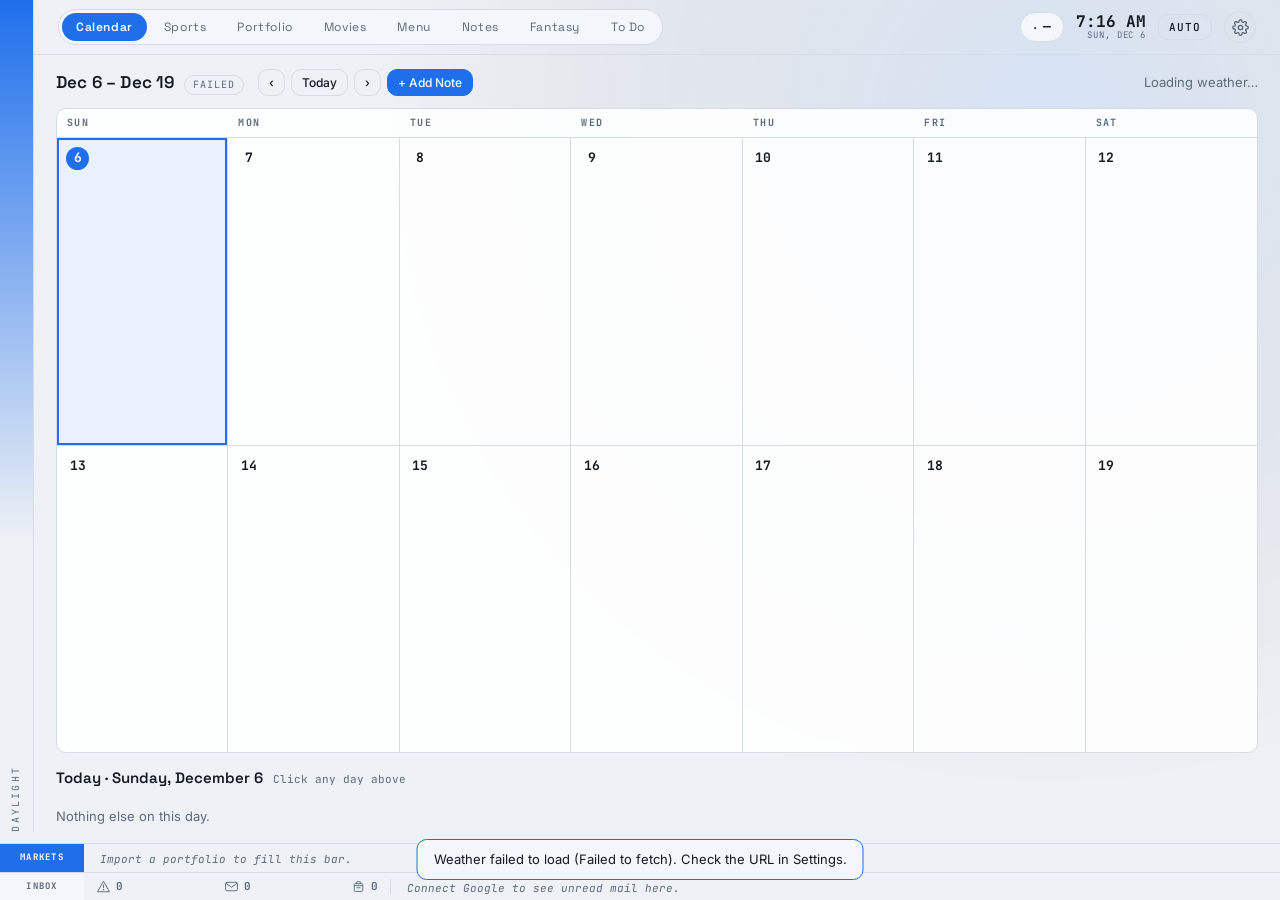
==== commit 35a38a09: "plop" ====
--- a/index.html
+++ b/index.html
@@ -7,7 +7,7 @@
 <link rel="preconnect" href="https://fonts.googleapis.com">
 <link rel="preconnect" href="https://fonts.gstatic.com" crossorigin>
 <link href="https://fonts.googleapis.com/css2?family=Space+Grotesk:wght@400;500;700&family=Inter:wght@400;500;600&family=JetBrains+Mono:wght@400;700&display=swap" rel="stylesheet">
-<link rel="stylesheet" href="css/style.css?v=47">
+<link rel="stylesheet" href="css/style.css?v=dev">
 </head>
 <body>
 
@@ -454,37 +454,37 @@
   </div>
 </div>
 
-<script src="js/store.js?v=47"></script>
-<script src="js/themes.js?v=47"></script>
-<script src="js/sky.js?v=47"></script>
-<script src="js/weather.js?v=47"></script>
-<script src="js/google.js?v=47"></script>
-<script src="js/stocks.js?v=47"></script>
-<script src="js/ffdata.js?v=47"></script>
-<script src="js/ffplayer.js?v=47"></script>
-<script src="js/ffdraft.js?v=47"></script>
-<script src="js/ffboard.js?v=47"></script>
-<script src="js/ffseason.js?v=47"></script>
-<script src="js/ffseasonview.js?v=47"></script>
-<script src="js/fantasy.js?v=47"></script>
-<script src="js/sports.js?v=47"></script>
-<script src="js/teams.js?v=47"></script>
-<script src="js/movies.js?v=47"></script>
-<script src="js/letterboxd.js?v=47"></script>
-<script src="js/moviesview.js?v=47"></script>
-<script src="js/food.js?v=47"></script>
-<script src="js/recipes.js?v=47"></script>
-<script src="js/pantry.js?v=47"></script>
-<script src="js/menu.js?v=47"></script>
-<script src="js/menuview.js?v=47"></script>
-<script src="js/notes.js?v=47"></script>
-<script src="js/todo.js?v=47"></script>
-<script src="js/gamestrip.js?v=47"></script>
-<script src="js/gamecard.js?v=47"></script>
-<script src="js/sportsview.js?v=47"></script>
-<script src="js/calendarview.js?v=47"></script>
-<script src="js/ticker.js?v=47"></script>
-<script src="js/app.js?v=47"></script>
-<script src="js/kiosk.js?v=47"></script>
+<script src="js/store.js?v=dev"></script>
+<script src="js/themes.js?v=dev"></script>
+<script src="js/sky.js?v=dev"></script>
+<script src="js/weather.js?v=dev"></script>
+<script src="js/google.js?v=dev"></script>
+<script src="js/stocks.js?v=dev"></script>
+<script src="js/ffdata.js?v=dev"></script>
+<script src="js/ffplayer.js?v=dev"></script>
+<script src="js/ffdraft.js?v=dev"></script>
+<script src="js/ffboard.js?v=dev"></script>
+<script src="js/ffseason.js?v=dev"></script>
+<script src="js/ffseasonview.js?v=dev"></script>
+<script src="js/fantasy.js?v=dev"></script>
+<script src="js/sports.js?v=dev"></script>
+<script src="js/teams.js?v=dev"></script>
+<script src="js/movies.js?v=dev"></script>
+<script src="js/letterboxd.js?v=dev"></script>
+<script src="js/moviesview.js?v=dev"></script>
+<script src="js/food.js?v=dev"></script>
+<script src="js/recipes.js?v=dev"></script>
+<script src="js/pantry.js?v=dev"></script>
+<script src="js/menu.js?v=dev"></script>
+<script src="js/menuview.js?v=dev"></script>
+<script src="js/notes.js?v=dev"></script>
+<script src="js/todo.js?v=dev"></script>
+<script src="js/gamestrip.js?v=dev"></script>
+<script src="js/gamecard.js?v=dev"></script>
+<script src="js/sportsview.js?v=dev"></script>
+<script src="js/calendarview.js?v=dev"></script>
+<script src="js/ticker.js?v=dev"></script>
+<script src="js/app.js?v=dev"></script>
+<script src="js/kiosk.js?v=dev"></script>
 </body>
 </html>
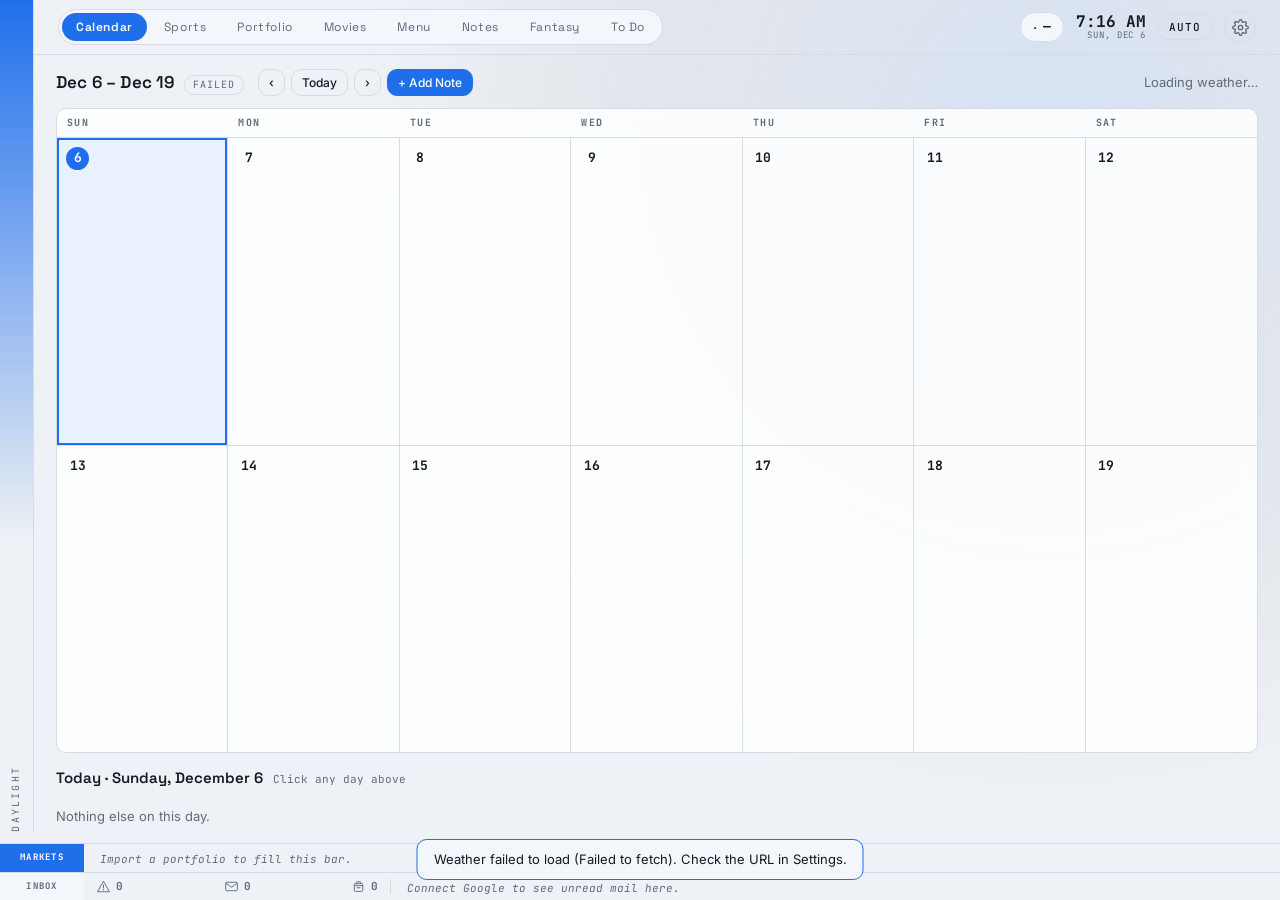
==== commit 4a5f6375: "plpop" ====
--- a/index.html
+++ b/index.html
@@ -339,10 +339,6 @@
         <button class="ghost-btn sm" data-preview="notes">Notes</button>
         <button class="ghost-btn sm" data-preview="fantasy">Fantasy</button>
       </div>
-      <label>Movie AD film<select id="k_previewFilm"></select></label>
-      <p class="note-line">Pick a film and the Movies preview is about that one — the way to see a gold
-        screen or a poop sticker without waiting for the right film to come round. Leave it on
-        <b>Random</b> and the AD chooses for itself.</p>
       <p class="note-line">Opens one full-screen AD and holds it there — no rotation, no timer — so it can be styled without waiting for its slot. Close with the ✕ or Escape. Works whether AUTO is on or off; from the console it is <code>Kiosk.previewAd('sports')</code>.</p>
     </fieldset>
 
--- a/css/style.css
+++ b/css/style.css
@@ -782,6 +782,7 @@
 .modal-card.xwide{max-width:920px;width:100%;max-height:86vh;overflow-y:auto;}
 .modal-card.wide{max-width:560px;width:100%;max-height:86vh;overflow-y:auto;}
 .mv-detail{display:flex;gap:16px;align-items:flex-start;}
+.mv-ad-btn{margin-top:12px;}
 .mv-detail-art{width:140px;border-radius:8px;flex-shrink:0;}
 .mv-detail h2{margin:0 0 6px;font-family:var(--display);font-size:19px;}
 .mv-detail .mv-line{white-space:normal;margin:0 0 5px;font-size:12px;}
@@ -1171,6 +1172,9 @@
 }
 .ad-poster.ad-noart{display:grid;place-items:center;font-size:120px;}
 .ad-poster-wrap{position:relative;}
+/* Room at the top of the poster for the row of medals to sit over the
+   art rather than over the title beside it. */
+.ad-movie.is-gold .ad-poster-wrap{padding-top:26px;}
 
 /* ---- a film one of my friends loved ----
    4.5 or 5 from anyone I follow turns the whole screen gold: from across
@@ -1195,32 +1199,52 @@
 
 /* Top corner, over the gold, in the corner nearest the poster — the name
    is the point, so it is the loudest thing in the bar. */
-/* Inside the panel, not hanging off it: the AD body clips, so a bar
-   above the top edge is a bar nobody sees. */
-.ad-gold-bar{
-  position:absolute;top:8px;left:22px;z-index:3;
-  padding:9px 22px;border-radius:99px;
-  background:var(--gold);color:#141005;
-  font-family:var(--mono);font-size:20px;font-weight:700;
-  letter-spacing:.06em;text-transform:uppercase;white-space:nowrap;
-  box-shadow:0 6px 22px rgba(0,0,0,.45);
-}
-
-/* ---- and a film one of them wrote off ----
-   Stuck on the poster at an angle, with the name of whoever gave it 2.5
-   or less: an unattributed sticker is an opinion from nowhere. */
-.ad-poop{
-  position:absolute;top:12px;right:-30px;z-index:3;
+/* ---- who said so, stuck on the poster ----
+   One sticker per person, each carrying the name that earned it: an
+   unattributed sticker is an opinion from nowhere. Medals down the left,
+   the other thing down the right, so three friends who loved a film read
+   as three medals rather than as one summary of them.
+
+   Inside the poster's edges at the top: the AD body clips, and a sticker
+   above that line is a sticker nobody sees. */
+.ad-marks{position:absolute;z-index:3;display:flex;}
+
+/* The medals run ACROSS the top of the poster: four friends who loved a
+   film read as a row of medals over the art, which is a banner, where a
+   column down the side was a list. Wrapping rather than shrinking — a
+   second row is better than four medals nobody can make out. */
+.ad-marks.is-gold{
+  top:6px;left:0;right:0;
+  flex-flow:row wrap;justify-content:center;align-items:flex-start;
+  gap:0 4px;pointer-events:none;
+}
+
+/* The other verdict keeps the right-hand edge, so the two can never be
+   confused for one another at a glance. */
+.ad-marks.is-poop{
+  top:12px;right:-30px;
+  flex-direction:column;align-items:flex-end;gap:10px;
+}
+
+/* 80px, a quarter up from 64px. */
+.ad-mark{
   display:flex;flex-direction:column;align-items:center;gap:2px;
-  font-size:64px;line-height:1;transform:rotate(11deg);
+  font-size:80px;line-height:1;
   filter:drop-shadow(0 6px 10px rgba(0,0,0,.55));
 }
-.ad-poop i{
-  font-style:normal;font-family:var(--mono);font-size:15px;font-weight:700;
-  letter-spacing:.08em;text-transform:uppercase;
+.ad-marks.is-gold .ad-mark{font-size:64px;}
+.ad-marks.is-gold .ad-mark:nth-child(odd){transform:rotate(-7deg);}
+.ad-marks.is-gold .ad-mark:nth-child(even){transform:rotate(7deg);}
+.ad-marks.is-gold .ad-mark i{font-size:15px;}
+.ad-marks.is-poop .ad-mark{transform:rotate(11deg);}
+.ad-mark i{
+  font-style:normal;font-family:var(--mono);font-size:17px;font-weight:700;
+  letter-spacing:.08em;text-transform:uppercase;white-space:nowrap;
   padding:3px 10px;border-radius:99px;
   background:#3b2a12;color:#f0dcb4;border:1px solid color-mix(in srgb,var(--gold) 40%,transparent);
 }
+/* The crowd, not a friend: same sticker, named for what it is. */
+.ad-mark.is-crowd i{background:#1d232b;color:#cfe0f0;border-color:var(--edge);}
 .ad-movie-info{display:flex;flex-direction:column;gap:12px;min-height:0;overflow:hidden;}
 .ad-overview{
   font-family:var(--body);font-size:22px;line-height:1.5;color:var(--text);
@@ -1301,12 +1325,19 @@
   box-shadow:0 0 0 2px var(--gold), 0 0 16px color-mix(in srgb,var(--gold) 45%,transparent);
 }
 .mv-card.is-five{background:transparent;}
-.mv-poop{
-  position:absolute;top:-6px;right:-6px;z-index:3;
-  font-size:20px;line-height:1;pointer-events:none;
+/* One sticker, both verdicts: a medal for the top of the scale, the
+   other thing for the bottom. 25px, a quarter up from the 20px it read
+   at — at poster size the old one disappeared into the art. */
+.mv-mark{
+  position:absolute;z-index:3;
+  font-size:25px;line-height:1;pointer-events:none;
   filter:drop-shadow(0 2px 3px rgba(0,0,0,.6));
-  transform:rotate(12deg);
-}
+}
+.mv-mark.is-poop{top:-6px;right:-6px;transform:rotate(12deg);}
+.mv-mark.is-gold{top:-6px;left:-6px;transform:rotate(-12deg);}
+/* The crowd's mark rather than a friend's: same glyph, one notch back,
+   so a name you know still reads louder than an average. */
+.mv-mark.is-crowd{opacity:.82;font-size:21px;}
 .mv-genre{
   font-family:var(--mono);font-size:9.5px;color:var(--muted);letter-spacing:.04em;
   white-space:nowrap;overflow:hidden;text-overflow:ellipsis;
@@ -1769,8 +1800,16 @@
   transition:border-color .15s var(--ease);
 }
 .mv-seen-row:hover{border-color:var(--accent);}
-.mv-seen-row{position:relative;}
-.mv-seen-row .mv-poop{top:-7px;right:-5px;font-size:17px;}
+/* A button, because it opens the AD rather than navigating anywhere.
+   The element changed; the row must not. */
+.mv-seen-row{
+  position:relative;
+  width:100%;font:inherit;text-align:left;cursor:pointer;
+  -webkit-appearance:none;appearance:none;
+}
+.mv-seen-row .mv-mark{font-size:21px;}
+.mv-seen-row .mv-mark.is-poop{top:-7px;right:-5px;}
+.mv-seen-row .mv-mark.is-gold{top:-7px;left:-7px;}
 .mv-seen-art{width:52px;aspect-ratio:2/3;object-fit:cover;border-radius:6px;background:var(--panel-2);}
 span.mv-seen-art{display:grid;place-items:center;font-size:20px;}
 .mv-seen-body{display:flex;flex-direction:column;gap:3px;min-width:0;}
@@ -2154,21 +2193,24 @@
 .gb svg{height:20px;width:auto;display:block;}
 
 /* ---- what someone said about the film ---- */
+/* What people actually wrote is the reason this AD is worth a screen, so
+   it is sized to be read from across a room rather than tucked under the
+   synopsis. */
 .ad-said{
-  margin:6px 0 4px;padding:12px 18px;border-left:4px solid var(--accent);
-  background:color-mix(in srgb,var(--panel-2) 40%,transparent);border-radius:0 12px 12px 0;
-  display:flex;flex-direction:column;gap:5px;
+  margin:8px 0 6px;padding:16px 24px;border-left:5px solid var(--accent);
+  background:color-mix(in srgb,var(--panel-2) 40%,transparent);border-radius:0 14px 14px 0;
+  display:flex;flex-direction:column;gap:7px;
 }
 .ad-said-head{
-  font-family:var(--mono);font-size:15px;letter-spacing:.12em;text-transform:uppercase;
+  font-family:var(--mono);font-size:19px;letter-spacing:.12em;text-transform:uppercase;
   color:var(--accent);
 }
-.ad-said-head em{font-style:normal;color:var(--text);letter-spacing:0;margin-left:6px;}
-.ad-said-text{font-size:24px;line-height:1.35;font-style:italic;}
+.ad-said-head em{font-style:normal;color:var(--text);letter-spacing:0;margin-left:8px;font-size:23px;}
+.ad-said-text{font-size:31px;line-height:1.32;font-style:italic;}
 
 /* Every review, not just the loudest one — a film four people saw is
    four quotes, and they are the reason this AD is worth a screen. */
-.ad-saids{display:flex;flex-direction:column;gap:10px;margin-top:14px;}
+.ad-saids{display:flex;flex-direction:column;gap:13px;margin-top:18px;}
 .ad-saids .ad-said{margin:0;}
 .ad-said.is-gold{
   border-left-color:var(--gold);
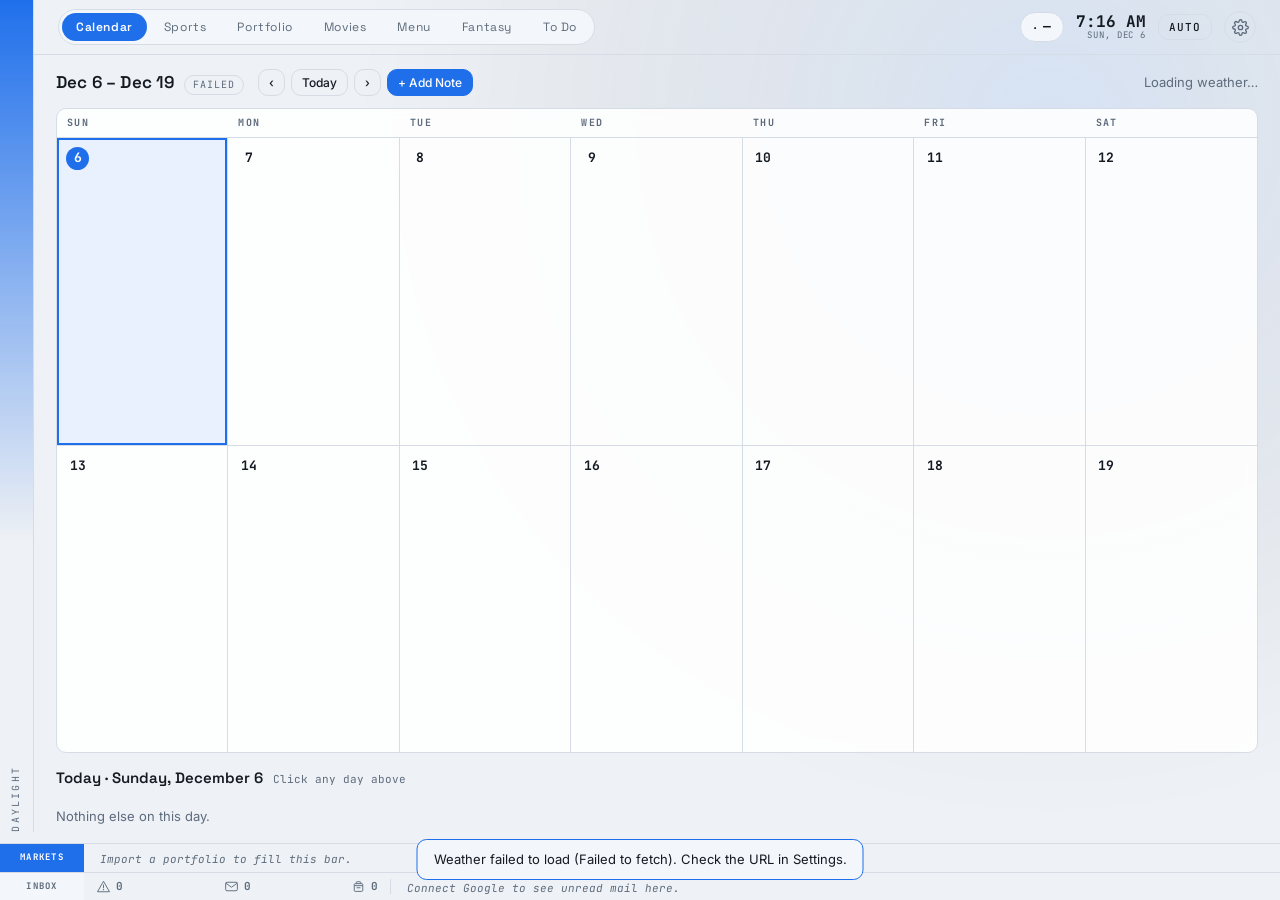
==== commit c021395b: "dsfgsdfg" ====
--- a/index.html
+++ b/index.html
@@ -29,7 +29,6 @@
     <button class="tab-btn"       data-tab="portfolio" role="tab" aria-selected="false">Portfolio</button>
     <button class="tab-btn"       data-tab="movies"    role="tab" aria-selected="false">Movies</button>
     <button class="tab-btn"       data-tab="menu"      role="tab" aria-selected="false">Menu</button>
-    <button class="tab-btn"       data-tab="notes"     role="tab" aria-selected="false">Notes</button>
     <button class="tab-btn"       data-tab="fantasy"   role="tab" aria-selected="false">Fantasy</button>
     <button class="tab-btn"       data-tab="todo"      role="tab" aria-selected="false">To Do</button>
   </nav>
@@ -158,21 +157,6 @@
       <div class="view-tools" id="menuModes"></div>
     </div>
     <div id="menuBody" class="mv-body"><p class="empty">Loading the recipe backlog&hellip;</p></div>
-  </section>
-
-  <!-- ===================== Notes ===================== -->
-  <section class="view" id="view-notes" role="tabpanel" hidden>
-    <div class="view-head slim">
-      <div class="view-title">
-        <h2>Every note</h2>
-        <span class="chip" id="notesCount">0</span>
-      </div>
-      <div class="view-tools">
-        <button id="notesFilter" class="ghost-btn sm" data-mode="all">Showing: all</button>
-        <button id="btnAddNote2" class="ghost-btn sm">New note</button>
-      </div>
-    </div>
-    <div id="notesArchive" class="archive"></div>
   </section>
 
   <!-- ===================== Fantasy ===================== -->
@@ -338,6 +322,7 @@
         <button class="ghost-btn sm" data-preview="movies">Movies</button>
         <button class="ghost-btn sm" data-preview="notes">Notes</button>
         <button class="ghost-btn sm" data-preview="fantasy">Fantasy</button>
+        <button class="ghost-btn sm" data-preview="menu">Menu</button>
       </div>
       <p class="note-line">Opens one full-screen AD and holds it there — no rotation, no timer — so it can be styled without waiting for its slot. Close with the ✕ or Escape. Works whether AUTO is on or off; from the console it is <code>Kiosk.previewAd('sports')</code>.</p>
     </fieldset>
--- a/css/style.css
+++ b/css/style.css
@@ -1251,6 +1251,95 @@
   margin-top:16px;max-width:900px;
 }
 
+/* ---- the Menu AD ----
+   A poster for the next meal. Two rows: a header that is title beside
+   picture, and below it the two columns that carry the actual recipe.
+
+   The picture is a COLUMN of the header, not a band above it. As a band
+   it took its height out of the middle of the screen and pushed the
+   ingredients and the method down until the kiosk fit pass shrank the
+   words to nothing — which on a wall display means the poster stops
+   being readable at exactly the point the recipe gets interesting.
+   Beside the title it costs no vertical room at all, and the header is
+   capped so a tall photo can never grow the row. */
+.ad-menu{
+  display:flex;flex-direction:column;gap:26px;
+  min-height:0;flex:1;position:relative;
+}
+.ad-menu-head{
+  display:flex;gap:32px;align-items:stretch;
+  max-height:30vh;flex:0 0 auto;min-height:0;
+}
+.ad-menu-title{
+  flex:1 1 auto;min-width:0;display:flex;flex-direction:column;
+  gap:6px;justify-content:center;
+}
+.ad-menu-title .ad-h1{font-size:clamp(32px,4.6vw,64px);line-height:1.02;}
+.ad-menu-meta{margin:0;font-family:var(--mono);font-size:19px;color:var(--muted);}
+.ad-menu-shot{
+  flex:0 0 clamp(200px,26%,380px);min-height:0;
+  border-radius:var(--r);overflow:hidden;border:1px solid var(--edge);background:var(--panel-2);
+}
+.ad-menu-shot img{width:100%;height:100%;object-fit:cover;display:block;}
+
+.ad-menu-cols{
+  display:grid;grid-template-columns:minmax(0,.8fr) minmax(0,1.35fr);
+  gap:44px;flex:1 1 auto;min-height:0;
+}
+.ad-menu-cols section{min-height:0;display:flex;flex-direction:column;}
+.ad-menu-ing{
+  list-style:none;margin:0;padding:0;
+  display:flex;flex-direction:column;gap:7px;min-height:0;
+}
+.ad-menu-ing li{
+  font-size:21px;line-height:1.3;padding-left:12px;
+  border-left:3px solid var(--edge);
+}
+.ad-menu-ing li i{
+  font-style:normal;font-family:var(--mono);font-size:15px;
+  color:var(--muted);margin-right:9px;
+}
+.ad-menu-ing li.is-have{border-left-color:var(--good);}
+.ad-menu-ing li.is-short{border-left-color:var(--accent);}
+.ad-menu-ing li.is-missing{border-left-color:var(--bad);opacity:.72;}
+.ad-menu-steps{
+  margin:0;padding-left:28px;display:flex;flex-direction:column;gap:12px;min-height:0;
+}
+.ad-menu-steps li{font-size:20px;line-height:1.45;}
+
+/* The sticky note. The one thing on the screen that is not flush with
+   the grid — it is meant to look stuck on afterwards, because that is
+   what it is.
+
+   Painted from the theme's own tokens rather than a hardcoded yellow, so
+   it follows the weather with everything else: --accent is the colour
+   the deck is currently using to mean "look at this", and a note that
+   stayed post-it yellow through a storm theme would be the one element
+   on the wall that had not noticed the weather. */
+.ad-menu-note{
+  position:absolute;top:-10px;right:-8px;z-index:5;width:min(310px,30vw);
+  display:flex;flex-direction:column;gap:7px;
+  padding:20px 20px 22px;
+  background:linear-gradient(158deg,
+             color-mix(in srgb,var(--accent) 92%,white),
+             var(--accent));
+  color:var(--accent-ink);border-radius:2px;
+  transform:rotate(2.2deg);
+  box-shadow:0 12px 26px rgba(0,0,0,.4),0 2px 6px rgba(0,0,0,.28);
+}
+.ad-menu-note b{font-family:var(--display);font-size:26px;font-weight:700;line-height:1.12;}
+.ad-menu-note span{font-size:16px;line-height:1.35;opacity:.78;}
+.ad-menu-pin{
+  position:absolute;top:-9px;left:50%;width:18px;height:18px;margin-left:-9px;
+  border-radius:50%;
+  background:radial-gradient(circle at 34% 32%,
+             color-mix(in srgb,var(--bad) 55%,white),var(--bad));
+  box-shadow:0 2px 5px rgba(0,0,0,.45);
+}
+/* Stuck on the corner of the photo, which is where a real one would go.
+   The shot keeps its place and its size; only the note moves. */
+.ad-menu.has-note .ad-menu-shot img{filter:brightness(.82);}
+
 .ad-note-card{
   background:var(--note,var(--accent));color:var(--accent-ink);
   padding:60px 64px;border-radius:16px;max-width:1400px;margin:auto;
@@ -1317,14 +1406,30 @@
 .mv-card:hover .mv-poster{transform:translateY(-3px);border-color:var(--accent);}
 
 /* ---- what the network made of it, on the poster itself ----
-   A gold frame for a film somebody rated 4.5 or 5, a sticker for one
-   somebody rated 2.5 or less. The crawling rails carry no card chrome —
-   the poster IS the card there — so the frame goes on the art. */
+   A gold frame for a loved film, a sticker for a loathed one. The
+   crawling rails carry no card chrome — the poster IS the card there —
+   so the frame goes on the art. */
 .mv-card.is-five .mv-poster{
   border-color:var(--gold);
   box-shadow:0 0 0 2px var(--gold), 0 0 16px color-mix(in srgb,var(--gold) 45%,transparent);
 }
-.mv-card.is-five{background:transparent;}
+
+/* A rail card has no background and no border, so the grid card's gold
+   ring had nothing to trace but the card's own box — which read as an
+   outline drawn around the title text. Fill it instead, with the same
+   wash the diary rows and the reviews use, so a loved film looks the
+   same under a poster as it does under a quote.
+
+   No padding and no border: the fill has to sit inside the width the
+   rail already gave the card, or a gold poster ends up a different size
+   from the ones beside it and the crawl jumps. */
+.mv-card.is-five{
+  background:linear-gradient(180deg,
+    color-mix(in srgb,var(--gold) 20%,transparent),
+    color-mix(in srgb,var(--gold) 7%,transparent));
+  border-radius:9px;
+  box-shadow:0 0 0 1px color-mix(in srgb,var(--gold) 30%,transparent) inset;
+}
 /* One sticker, both verdicts: a medal for the top of the scale, the
    other thing for the bottom. 25px, a quarter up from the 20px it read
    at — at poster size the old one disappeared into the art. */
@@ -2606,13 +2711,56 @@
 }
 .mv-rail-head{display:flex;align-items:center;gap:10px;flex-wrap:wrap;}
 .mv-target{font-size:12px;color:var(--muted);}
+.mv-rail-find{margin-left:auto;display:flex;}
+.mv-rail-find input{
+  width:150px;background:var(--panel-2);border:1px solid var(--edge);color:var(--text);
+  border-radius:999px;padding:3px 11px;font:inherit;font-size:11.5px;
+}
+.mv-rail-find input:focus{outline:none;border-color:var(--accent);width:190px;}
+.mv-rail-find input::placeholder{color:var(--muted);}
 .mv-target b{color:var(--text);font-weight:600;}
 .mv-rail .empty{margin:0;}
+/* The carousel proper. One scroll box holding three groups laid end to
+   end; the gap between groups is the same as the gap between cards, so
+   there is no seam to see — the filter buttons above are the only thing
+   that says you have crossed from one to the next.
+
+   The scrollbar is hidden on purpose and replaced by the two arrows:
+   a strip that is meant to be skimmed should not carry a piece of
+   window furniture under it. overflow stays `auto` (not `hidden`) so
+   the box is still a scroll container for the wheel, the arrows and
+   scrollTo. */
+.mv-carousel{position:relative;display:flex;align-items:stretch;gap:4px;min-width:0;}
 .mv-rail-strip{
+  flex:1 1 auto;min-width:0;
   display:flex;gap:8px;overflow-x:auto;overflow-y:hidden;
-  padding-bottom:6px;scrollbar-width:thin;
-}
+  padding-bottom:2px;scroll-behavior:smooth;overscroll-behavior-x:contain;
+  scrollbar-width:none;-ms-overflow-style:none;
+}
+.mv-rail-strip::-webkit-scrollbar{display:none;width:0;height:0;}
+.mv-rail-group{display:flex;gap:8px;flex:0 0 auto;}
 .mv-rail-strip .rc{flex:0 0 152px;}
+.mv-rail-blank{
+  flex:0 0 210px;margin:0;align-self:center;
+  font-size:11.5px;color:var(--muted);line-height:1.4;padding:0 6px;
+}
+.mv-rail-arrow{
+  flex:0 0 auto;align-self:stretch;width:22px;padding:0;
+  background:var(--panel);border:1px solid var(--edge);border-radius:var(--r);
+  color:var(--muted);font-size:15px;line-height:1;cursor:pointer;
+  transition:border-color .18s var(--ease),color .18s var(--ease);
+}
+.mv-rail-arrow:hover{border-color:var(--accent);color:var(--text);}
+
+/* Dragging a card onto the fortnight. */
+.rc[draggable="true"]{cursor:grab;}
+.rc.is-dragging,.mv-meal.is-dragging{opacity:.4;}
+.mv-slot.is-drop{
+  border-color:var(--accent);
+  background:color-mix(in srgb,var(--accent) 16%,transparent);
+  box-shadow:inset 0 0 0 1px color-mix(in srgb,var(--accent) 45%,transparent);
+}
+.mv-meal{cursor:grab;}
 
 /* ---- a recipe card ---- */
 .rc{
@@ -2638,21 +2786,74 @@
   white-space:nowrap;overflow:hidden;text-overflow:ellipsis;
 }
 
+/* ---- putting food away ----
+   One row: what it is, how much, what unit, which shelf. The name is a
+   combobox over the ingredients the recipes actually ask for, because a
+   fridge holding words no recipe uses is a fridge that never matches
+   anything. */
+.mv-entry{display:flex;flex-direction:column;gap:6px;}
+.mv-entry-row{display:flex;gap:8px;align-items:center;flex-wrap:wrap;}
+.mv-combo{position:relative;flex:1 1 260px;min-width:200px;}
+.mv-combo .td-input{width:100%;}
+.mv-combo-list{
+  position:absolute;z-index:40;top:calc(100% + 4px);left:0;right:0;
+  margin:0;padding:4px;list-style:none;display:none;
+  max-height:260px;overflow-y:auto;scrollbar-width:thin;
+  background:var(--panel);border:1px solid var(--edge);border-radius:var(--r);
+  box-shadow:0 12px 28px rgba(0,0,0,.34);
+}
+.mv-combo.is-open .mv-combo-list{display:block;}
+.mv-combo-list li{
+  display:flex;align-items:baseline;gap:8px;justify-content:space-between;
+  padding:5px 8px;border-radius:6px;cursor:pointer;
+}
+.mv-combo-list li:hover,.mv-combo-list li.is-hi{background:var(--panel-2);}
+.mv-combo-list li.is-hi{box-shadow:inset 0 0 0 1px var(--accent);}
+.mv-combo-name{font-size:13px;}
+.mv-combo-meta{font-family:var(--mono);font-size:10px;color:var(--muted);white-space:nowrap;}
+
+.mv-qty{
+  width:92px;background:var(--panel-2);border:1px solid var(--edge);color:var(--text);
+  border-radius:6px;padding:6px 8px;font:inherit;font-size:13px;font-family:var(--mono);
+}
+.mv-qty:focus,.mv-unit:focus{outline:none;border-color:var(--accent);}
+.mv-unit{
+  background:var(--panel-2);border:1px solid var(--edge);color:var(--text);
+  border-radius:6px;padding:6px 8px;font:inherit;font-size:12px;
+}
+.mv-bulk{display:flex;flex-direction:column;gap:6px;align-items:flex-start;}
+.mv-bulk textarea{
+  width:100%;background:var(--panel);border:1px solid var(--edge);border-radius:var(--r);
+  color:var(--text);font:inherit;font-size:13px;padding:8px 10px;resize:vertical;
+}
+.mv-bulk textarea:focus{outline:none;border-color:var(--accent);}
+
+/* Something would not go away, and why. Loud enough to notice, quiet
+   enough not to be a modal — you are mid-shop and you want to fix the
+   one line, not dismiss a dialog. */
+.mv-error{
+  display:flex;flex-direction:column;gap:6px;align-items:flex-start;
+  padding:9px 12px;border-radius:var(--r);
+  border:1px solid color-mix(in srgb,var(--bad) 55%,transparent);
+  background:color-mix(in srgb,var(--bad) 12%,transparent);
+}
+.mv-error b{font-size:13px;color:var(--bad);}
+.mv-error ul{margin:0;padding-left:18px;display:flex;flex-direction:column;gap:3px;}
+.mv-error li{font-size:12.5px;line-height:1.45;}
+
+.mv-col-hint{
+  margin:0 0 8px;font-size:12px;line-height:1.5;color:var(--muted);
+  display:flex;flex-direction:column;align-items:flex-start;gap:7px;
+}
+
 /* ---- fridge ---- */
 .mv-fridge{display:flex;flex-direction:column;gap:12px;}
-.mv-add{display:flex;flex-direction:column;gap:6px;}
-.mv-add textarea{
-  width:100%;background:var(--panel);border:1px solid var(--edge);border-radius:var(--r);
-  color:var(--text);font:inherit;font-size:13px;padding:8px 10px;resize:vertical;
-}
-.mv-add textarea:focus{outline:none;border-color:var(--accent);}
-.mv-add-tools{display:flex;align-items:center;gap:8px;flex-wrap:wrap;}
-.mv-add-tools select,.mv-filters select{
+.mv-filters select{
   background:var(--panel-2);border:1px solid var(--edge);color:var(--text);
   border-radius:6px;padding:5px 8px;font:inherit;font-size:12px;
 }
 
-.mv-cols{display:grid;grid-template-columns:repeat(3,1fr);gap:12px;align-items:start;}
+.mv-cols{display:grid;grid-template-columns:repeat(4,1fr);gap:12px;align-items:start;}
 .mv-col{background:var(--panel);border:1px solid var(--edge);border-radius:var(--r);padding:10px 12px;}
 .mv-col h4{
   margin:0 0 8px;font-family:var(--display);font-size:12px;font-weight:500;
@@ -2666,7 +2867,16 @@
 }
 .mv-item.is-committed{border-left:2px solid var(--accent);}
 .mv-item-name{flex:1;min-width:0;overflow:hidden;text-overflow:ellipsis;white-space:nowrap;}
-.mv-item-qty{font-family:var(--mono);font-size:11px;color:var(--muted);}
+.mv-item-qty{
+  font-family:var(--mono);font-size:11px;color:var(--muted);
+  background:none;border:1px dashed transparent;border-radius:4px;
+  padding:1px 4px;cursor:pointer;
+}
+.mv-item-qty:hover{border-color:var(--edge);color:var(--text);}
+/* An amount nobody wrote down. It still counts as having the thing, but
+   nothing can be measured against it, and the screen should say so
+   rather than let it pass as a number. */
+.mv-item-qty.is-unknown{font-style:italic;opacity:.65;}
 .mv-item-x{
   background:none;border:none;color:var(--muted);cursor:pointer;
   font-size:15px;line-height:1;padding:0 2px;
@@ -2680,6 +2890,20 @@
 .mv-cards{display:grid;grid-template-columns:repeat(auto-fill,minmax(172px,1fr));gap:10px;}
 .mv-more{display:flex;justify-content:center;padding:6px 0 12px;}
 
+/* ---- the cook dialog ---- */
+.mv-cook{display:flex;flex-direction:column;gap:2px;max-height:46vh;overflow-y:auto;scrollbar-width:thin;}
+.mv-cook-row{
+  display:grid;grid-template-columns:auto minmax(0,1.4fr) auto minmax(0,1fr);
+  gap:10px;align-items:baseline;padding:4px 6px;border-radius:6px;font-size:13px;
+}
+.mv-cook-row:hover{background:var(--panel-2);}
+.mv-cook-name{min-width:0;overflow:hidden;text-overflow:ellipsis;white-space:nowrap;}
+.mv-cook-name i{font-size:10px;font-family:var(--mono);}
+.mv-cook-take{font-family:var(--mono);font-size:11.5px;color:var(--accent);white-space:nowrap;}
+.mv-cook-left{font-size:11.5px;color:var(--muted);min-width:0;overflow:hidden;text-overflow:ellipsis;white-space:nowrap;}
+.mv-cook-left.is-vague{font-style:italic;}
+.mv-cook-row.is-vague-row{opacity:.66;}
+
 /* ---- grocery ---- */
 .mv-grocery{display:flex;flex-direction:column;gap:12px;}
 .mv-aisle{background:var(--panel);border:1px solid var(--edge);border-radius:var(--r);padding:10px 14px;}
@@ -2687,14 +2911,33 @@
   margin:0 0 8px;font-family:var(--display);font-size:12px;font-weight:500;
   letter-spacing:.1em;text-transform:uppercase;color:var(--accent);
 }
+/* A grid, not a flex row. The box and the name are the two things you
+   are actually reading, so they get the first two columns and the name
+   takes all the slack — which is what makes the names line up down the
+   left edge instead of each one sitting wherever the row before it
+   happened to end. Everything else is pushed out to the right. */
 .mv-buy{
-  display:flex;align-items:center;gap:10px;padding:4px 0;cursor:pointer;
+  display:grid;grid-template-columns:16px minmax(0,1fr) auto minmax(0,auto);
+  align-items:center;gap:10px;padding:5px 0;cursor:pointer;
   border-bottom:1px solid color-mix(in srgb,var(--edge) 60%,transparent);
 }
 .mv-buy:last-child{border-bottom:none;}
-.mv-buy-name{flex:0 0 auto;font-size:13.5px;text-transform:capitalize;}
+.mv-buy input{margin:0;}
+.mv-buy-name{
+  min-width:0;font-size:13.5px;text-transform:capitalize;
+  overflow:hidden;text-overflow:ellipsis;white-space:nowrap;
+}
+.mv-buy-amt{
+  font-family:var(--mono);font-size:11px;color:var(--muted);
+  border:1px solid var(--edge);border-radius:999px;padding:0 7px;white-space:nowrap;
+}
+/* Already on the shelf, just not enough of it — a different errand from
+   an empty shelf, and it should not look the same. */
+.mv-buy-amt.is-short{
+  color:var(--accent);border-color:color-mix(in srgb,var(--accent) 55%,transparent);
+}
 .mv-buy-for{
-  flex:1;min-width:0;text-align:right;font-size:11px;color:var(--muted);
+  min-width:0;max-width:34ch;text-align:right;font-size:11px;color:var(--muted);
   overflow:hidden;text-overflow:ellipsis;white-space:nowrap;
 }
 .mv-buy.is-bought .mv-buy-name{text-decoration:line-through;color:var(--muted);}
@@ -2731,6 +2974,14 @@
    assumed to be in the cupboard already. */
 .rd-ing li.is-have{border-left-color:var(--good);}
 .rd-ing li.is-missing{border-left-color:var(--bad);}
+/* On the shelf, but not enough of it — the state that used to be
+   silently counted as having it. */
+.rd-ing li.is-short{border-left-color:var(--accent);}
+.rd-ing li.is-rack{opacity:.85;}
+.rd-short{
+  font-style:normal;font-family:var(--mono);font-size:9.5px;
+  color:var(--accent);margin-left:6px;letter-spacing:.06em;text-transform:uppercase;
+}
 .rd-ing li.is-staple{color:var(--muted);}
 .rd-steps{margin:0;padding-left:20px;display:flex;flex-direction:column;gap:7px;}
 .rd-steps li{font-size:13.5px;line-height:1.5;}
@@ -2742,3 +2993,85 @@
   .rd-head img{width:130px;height:100px;}
   .mv-cols{grid-template-columns:1fr;}
 }
+
+/* ============================================================
+   grocery.html — the list, on a phone, in a shop.
+
+   Its own page rather than a responsive mode of the deck: the deck is a
+   wall display with a ticker, a weather canvas and seven tabs, and none
+   of that survives contact with one hand and a trolley. Here there is
+   one column, big targets, and nothing that moves.
+
+   The palette arrives from the Daylight theme at boot (see shop.js) so
+   these rules only do layout — the colours are the deck's own tokens
+   and stay in step with it.
+   ============================================================ */
+body.shop{
+  margin:0;background:var(--ink);color:var(--text);
+  font-family:var(--body,Inter,system-ui,sans-serif);
+  -webkit-text-size-adjust:100%;
+}
+.shop-wrap{
+  /* Wider than a phone only so it is not silly on a desktop; on the
+     device itself this is simply the screen. */
+  max-width:520px;margin:0 auto;min-height:100dvh;
+  display:flex;flex-direction:column;
+  padding:max(12px,env(safe-area-inset-top)) 14px max(14px,env(safe-area-inset-bottom));
+}
+.shop-head{
+  display:flex;align-items:flex-start;justify-content:space-between;gap:12px;
+  padding-bottom:10px;border-bottom:1px solid var(--edge);
+  position:sticky;top:0;z-index:5;background:var(--ink);
+}
+.shop-title h1{
+  margin:0;font-family:var(--display,'Space Grotesk',sans-serif);
+  font-size:23px;font-weight:600;letter-spacing:-.01em;
+}
+.shop-range{margin:2px 0 0;font-family:var(--mono,monospace);font-size:11px;color:var(--muted);}
+.shop-counts{display:flex;flex-direction:column;align-items:flex-end;gap:4px;flex:0 0 auto;}
+
+.shop-body{flex:1;display:flex;flex-direction:column;gap:16px;padding:14px 0;}
+.shop-aisle{display:flex;flex-direction:column;}
+.shop-aisle h2{
+  margin:0 0 4px;font-family:var(--display,'Space Grotesk',sans-serif);
+  font-size:11px;font-weight:600;letter-spacing:.14em;text-transform:uppercase;
+  color:var(--accent);
+  position:sticky;top:56px;background:var(--ink);padding:6px 0 4px;z-index:4;
+}
+
+/* Box and name hard left, in a column that lines up all the way down.
+   The row is deliberately tall: this is a touch target for someone not
+   looking closely at it. */
+.shop-row{
+  display:grid;grid-template-columns:24px minmax(0,1fr) auto;
+  grid-template-areas:'box name amt' '. for for';
+  align-items:center;gap:2px 12px;
+  padding:11px 2px;cursor:pointer;
+  border-bottom:1px solid color-mix(in srgb,var(--edge) 65%,transparent);
+}
+.shop-row:last-child{border-bottom:none;}
+.shop-row input{
+  grid-area:box;width:22px;height:22px;margin:0;accent-color:var(--accent);
+}
+.shop-name{
+  grid-area:name;min-width:0;font-size:17px;line-height:1.25;text-transform:capitalize;
+}
+.shop-amt{
+  grid-area:amt;font-family:var(--mono,monospace);font-size:12px;color:var(--muted);
+  border:1px solid var(--edge);border-radius:999px;padding:1px 9px;white-space:nowrap;
+}
+.shop-amt.is-short{color:var(--accent);border-color:color-mix(in srgb,var(--accent) 55%,transparent);}
+.shop-for{
+  grid-area:for;font-size:11.5px;color:var(--muted);
+  overflow:hidden;text-overflow:ellipsis;white-space:nowrap;
+}
+.shop-row.is-bought .shop-name{text-decoration:line-through;color:var(--muted);}
+.shop-row.is-bought .shop-for,.shop-row.is-bought .shop-amt{opacity:.5;}
+
+.shop-foot{
+  position:sticky;bottom:0;display:flex;gap:8px;flex-wrap:wrap;
+  padding:10px 0 0;border-top:1px solid var(--edge);background:var(--ink);
+}
+.shop-foot .ghost-btn{flex:1 1 auto;text-align:center;padding:9px 12px;font-size:13px;}
+body.shop .empty{font-size:14px;color:var(--muted);text-align:center;padding:40px 10px;}
+body.shop .mv-error{margin-bottom:12px;}
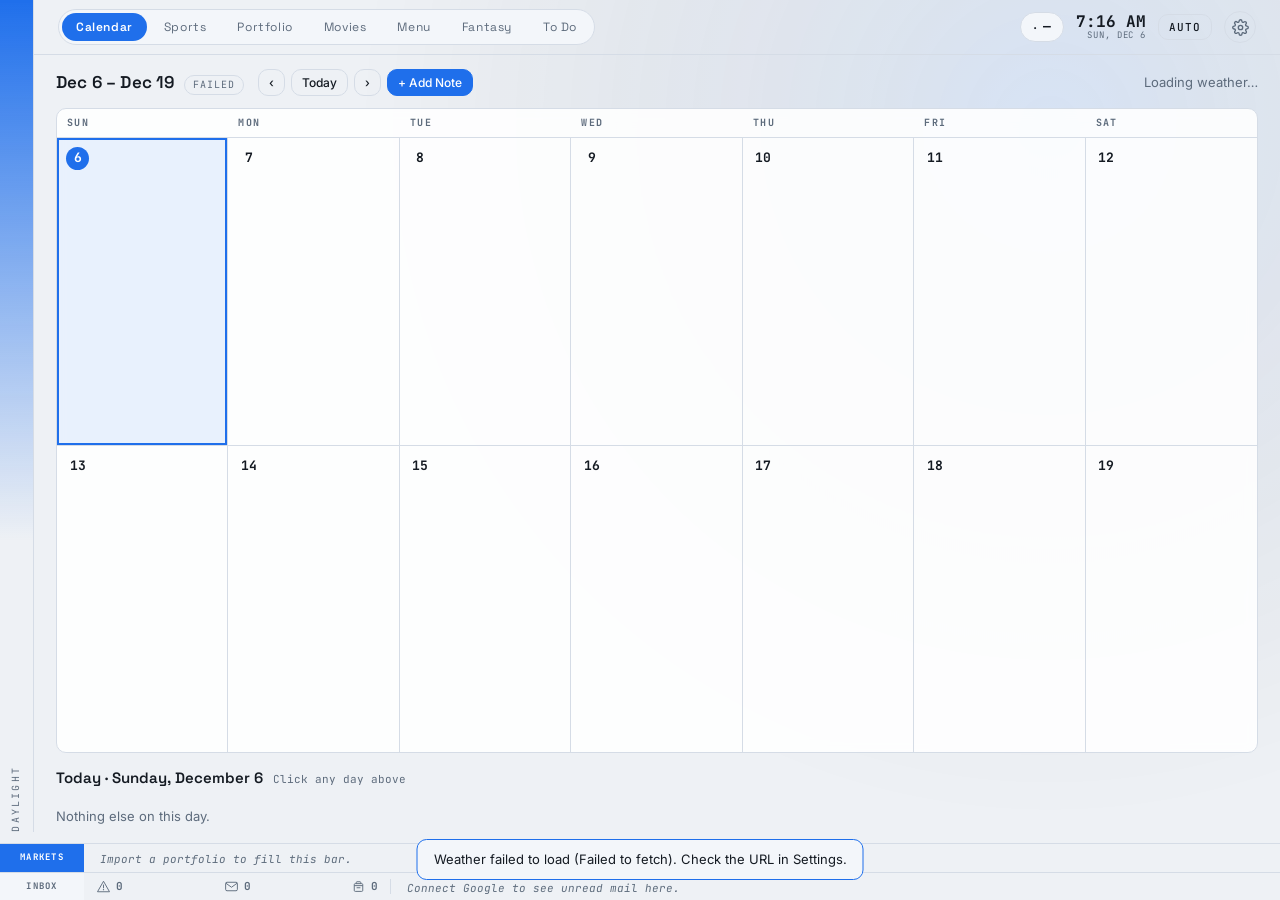
==== commit 818821d4: "okasdjfg" ====
--- a/index.html
+++ b/index.html
@@ -325,6 +325,25 @@
         <button class="ghost-btn sm" data-preview="menu">Menu</button>
       </div>
       <p class="note-line">Opens one full-screen AD and holds it there — no rotation, no timer — so it can be styled without waiting for its slot. Close with the ✕ or Escape. Works whether AUTO is on or off; from the console it is <code>Kiosk.previewAd('sports')</code>.</p>
+    </fieldset>
+
+    <fieldset>
+      <legend>Sync</legend>
+      <p class="note-line">Your API keys stay on this device and are never uploaded. The meal plan,
+        kitchen, shopping list, notes, todos, holdings and followed teams travel, so the phone in the
+        shop and the display on the wall show the same thing.</p>
+      <label class="fx-row">Project URL
+        <input id="k_syncUrl" type="url" placeholder="https://xxxx.supabase.co" autocomplete="off"></label>
+      <label class="fx-row">Anon key
+        <input id="k_syncAnon" type="text" placeholder="eyJhbGci&hellip;" autocomplete="off"></label>
+      <div class="sync-row">
+        <input id="k_syncEmail" type="email" placeholder="you@example.com" autocomplete="email">
+        <button id="btnSyncIn" class="ghost-btn sm primary">Email me a link</button>
+        <button id="btnSyncOut" class="ghost-btn sm">Sign out</button>
+        <button id="btnSyncNow" class="ghost-btn sm">Sync now</button>
+        <button id="btnSyncPush" class="ghost-btn sm">Upload this device</button>
+      </div>
+      <p class="note-line" id="syncState">&hellip;</p>
     </fieldset>
 
     <fieldset>
@@ -436,6 +455,8 @@
 </div>
 
 <script src="js/store.js?v=dev"></script>
+<script src="js/sync-config.js?v=dev"></script>
+<script src="js/cloud.js?v=dev"></script>
 <script src="js/themes.js?v=dev"></script>
 <script src="js/sky.js?v=dev"></script>
 <script src="js/weather.js?v=dev"></script>
--- a/css/style.css
+++ b/css/style.css
@@ -3075,3 +3075,27 @@
 .shop-foot .ghost-btn{flex:1 1 auto;text-align:center;padding:9px 12px;font-size:13px;}
 body.shop .empty{font-size:14px;color:var(--muted);text-align:center;padding:40px 10px;}
 body.shop .mv-error{margin-bottom:12px;}
+
+/* ---- sync ---- */
+.sync-row{display:flex;gap:8px;flex-wrap:wrap;align-items:center;margin:8px 0 4px;}
+.sync-row input{
+  flex:1 1 190px;background:var(--panel-2);border:1px solid var(--edge);color:var(--text);
+  border-radius:6px;padding:6px 9px;font:inherit;font-size:12.5px;
+}
+.sync-row input:focus{outline:none;border-color:var(--accent);}
+
+/* The phone list's own sign-in. It sits between the list and the footer
+   rather than over them: a banner that covers the list is the last thing
+   wanted by someone holding a trolley. */
+.shop-auth{
+  display:flex;flex-direction:column;gap:8px;
+  padding:12px;margin-bottom:10px;
+  border:1px solid var(--edge);border-radius:var(--r);background:var(--panel);
+}
+.shop-auth p{margin:0;font-size:13px;line-height:1.45;color:var(--muted);}
+.shop-auth-row{display:flex;gap:8px;}
+.shop-auth-row input{
+  flex:1;min-width:0;background:var(--panel-2);border:1px solid var(--edge);color:var(--text);
+  border-radius:6px;padding:10px 11px;font:inherit;font-size:16px;
+}
+.shop-auth-row input:focus{outline:none;border-color:var(--accent);}
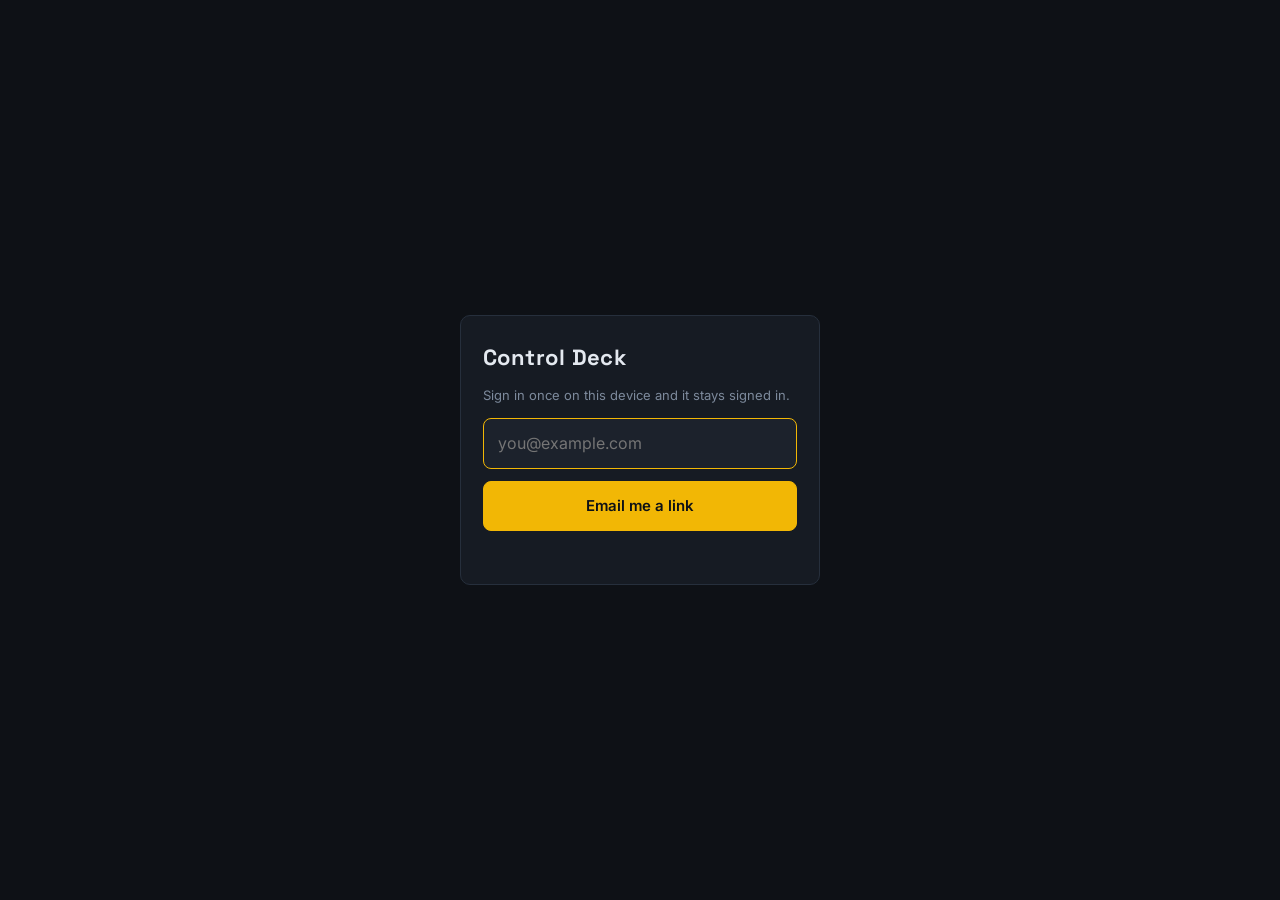
==== commit aafd4f2d: "Login Screens" ====
--- a/index.html
+++ b/index.html
@@ -44,6 +44,9 @@
       <span id="clockTime">--:--</span>
       <span id="clockDate">—</span>
     </div>
+    <!-- ?stay=1 so a phone that asked for the deck is not routed back to
+         the list on the next load. See gate.js. -->
+    <a class="ghost-btn sm" href="grocery.html?stay=1" title="The grocery list on its own">LIST</a>
     <button id="kioskToggle" class="ghost-btn sm" title="Start rotation">AUTO</button>
     <button id="btnSettings" class="icon-btn" aria-label="Open settings" title="Settings">
       <svg viewBox="0 0 24 24" width="17" height="17" fill="none" stroke="currentColor"
@@ -457,6 +460,7 @@
 <script src="js/store.js?v=dev"></script>
 <script src="js/sync-config.js?v=dev"></script>
 <script src="js/cloud.js?v=dev"></script>
+<script src="js/gate.js?v=dev"></script>
 <script src="js/themes.js?v=dev"></script>
 <script src="js/sky.js?v=dev"></script>
 <script src="js/weather.js?v=dev"></script>
--- a/css/style.css
+++ b/css/style.css
@@ -3099,3 +3099,65 @@
   border-radius:6px;padding:10px 11px;font:inherit;font-size:16px;
 }
 .shop-auth-row input:focus{outline:none;border-color:var(--accent);}
+
+
+/* ============================================================
+   The sign-in gate (js/gate.js).
+
+   Fixed and opaque rather than a translucent scrim: what is behind it
+   on the deck is a half-booted dashboard, and letting that show through
+   would advertise the shape of the data to whoever is not signed in.
+
+   Sized for a thumb first. The card is the same on the wall display as
+   on a phone — a sign-in box is the one screen that never needs to fill
+   a television.
+   ============================================================ */
+html.is-gated,
+html.is-gated body{overflow:hidden;}
+/* The deck pads the body for the status rail; the gate is a full-bleed
+   overlay and must not inherit that offset. */
+#gate{
+  position:fixed;inset:0;z-index:9000;
+  background:var(--ink);
+  display:flex;align-items:center;justify-content:center;
+  padding:24px calc(24px + env(safe-area-inset-right)) calc(24px + env(safe-area-inset-bottom))
+          calc(24px + env(safe-area-inset-left));
+}
+#gate[hidden]{display:none;}
+
+.gate-card{
+  width:100%;max-width:360px;
+  display:flex;flex-direction:column;gap:12px;
+  background:var(--panel);
+  border:1px solid var(--edge);
+  border-radius:var(--r);
+  padding:26px 22px;
+}
+.gate-card h1{
+  margin:0;font-family:var(--display);font-size:22px;font-weight:700;
+  letter-spacing:.02em;color:var(--text);
+}
+.gate-why{margin:0;font-size:13px;line-height:1.5;color:var(--muted);}
+
+/* 16px is not a style choice: iOS Safari zooms the whole page in on any
+   focused input smaller than that, and the zoom does not come back. */
+.gate-card input{
+  width:100%;font:inherit;font-size:16px;
+  padding:13px 14px;
+  background:var(--panel-2);
+  border:1px solid var(--edge);border-radius:8px;
+  color:var(--text);
+}
+.gate-card input:focus{outline:none;border-color:var(--accent);}
+
+.gate-go{
+  font:inherit;font-weight:600;font-size:15px;
+  padding:13px 14px;min-height:46px;      /* a comfortable tap target */
+  background:var(--accent);color:var(--accent-ink);
+  border:1px solid var(--accent);border-radius:8px;
+  cursor:pointer;
+}
+.gate-go:disabled{opacity:.55;cursor:default;}
+
+.gate-note{margin:0;font-size:12.5px;line-height:1.45;color:var(--muted);min-height:1.2em;}
+.gate-note.is-bad{color:var(--bad);}
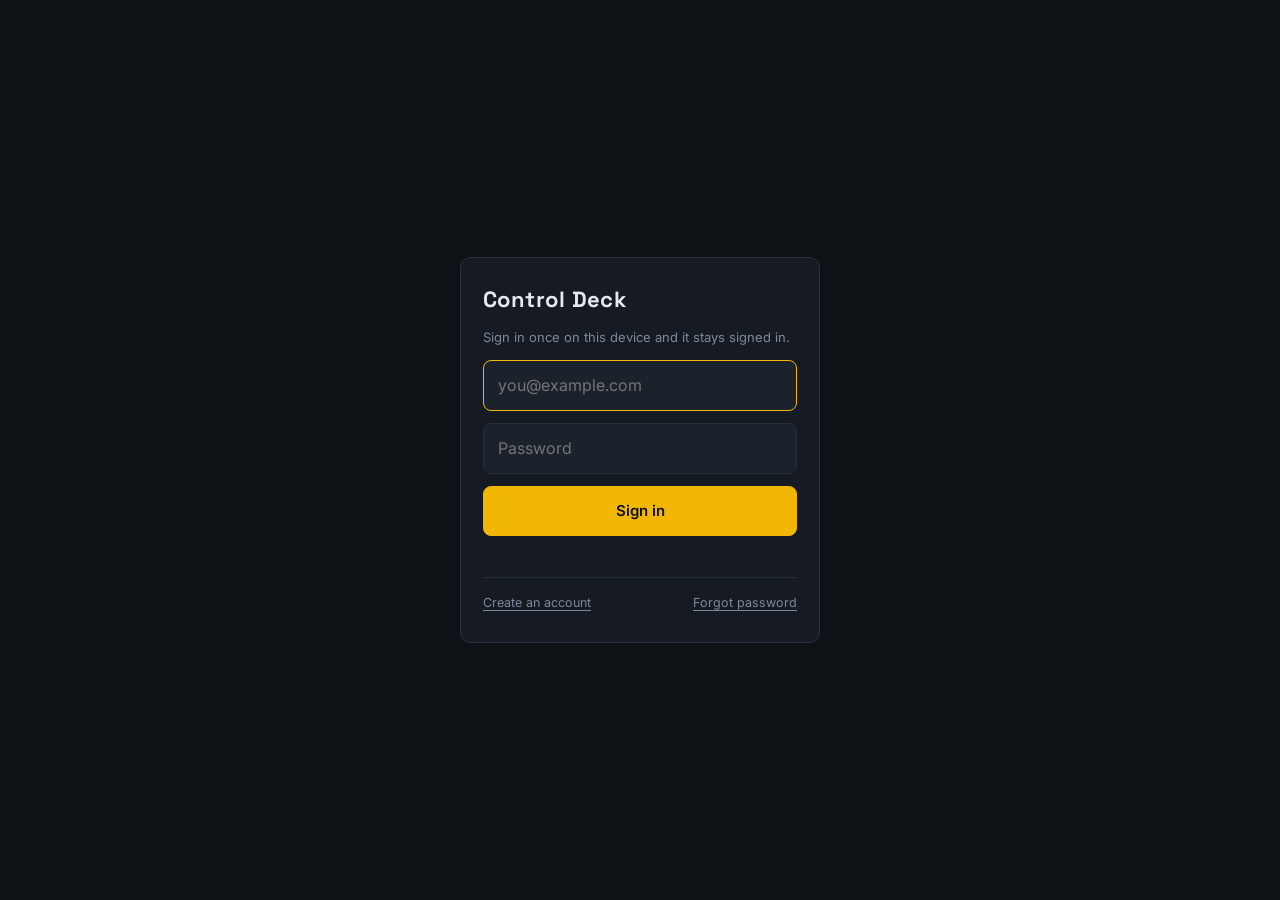
==== commit 01fe4f02: "password" ====
--- a/index.html
+++ b/index.html
@@ -341,10 +341,19 @@
         <input id="k_syncAnon" type="text" placeholder="eyJhbGci&hellip;" autocomplete="off"></label>
       <div class="sync-row">
         <input id="k_syncEmail" type="email" placeholder="you@example.com" autocomplete="email">
-        <button id="btnSyncIn" class="ghost-btn sm primary">Email me a link</button>
+        <button id="btnSyncIn" class="ghost-btn sm">Email me a link</button>
         <button id="btnSyncOut" class="ghost-btn sm">Sign out</button>
         <button id="btnSyncNow" class="ghost-btn sm">Sync now</button>
         <button id="btnSyncPush" class="ghost-btn sm">Upload this device</button>
+      </div>
+      <!-- The way off magic links. An account made by clicking a link has
+           no password, so it can only be reopened by another link — and
+           Supabase's send quota runs out. Setting one here keeps the same
+           account, and so keeps the data. -->
+      <div class="sync-row">
+        <input id="k_syncPass" type="password" placeholder="New password (8+ characters)"
+               autocomplete="new-password">
+        <button id="btnSyncPass" class="ghost-btn sm primary">Set password</button>
       </div>
       <p class="note-line" id="syncState">&hellip;</p>
     </fieldset>
--- a/css/style.css
+++ b/css/style.css
@@ -3161,3 +3161,19 @@
 
 .gate-note{margin:0;font-size:12.5px;line-height:1.45;color:var(--muted);min-height:1.2em;}
 .gate-note.is-bad{color:var(--bad);}
+
+/* The two ways out of the default: make an account, or reset a password.
+   Text rather than buttons, because neither is the thing you came here
+   to press. */
+.gate-alt{
+  display:flex;flex-wrap:wrap;gap:4px 16px;justify-content:space-between;
+  margin-top:2px;padding-top:12px;border-top:1px solid var(--edge);
+}
+.gate-link{
+  font:inherit;font-size:12.5px;
+  background:none;border:0;padding:4px 0;
+  color:var(--muted);text-decoration:underline;text-underline-offset:3px;
+  cursor:pointer;
+}
+.gate-link:hover{color:var(--accent);}
+.gate-link[hidden]{display:none;}
